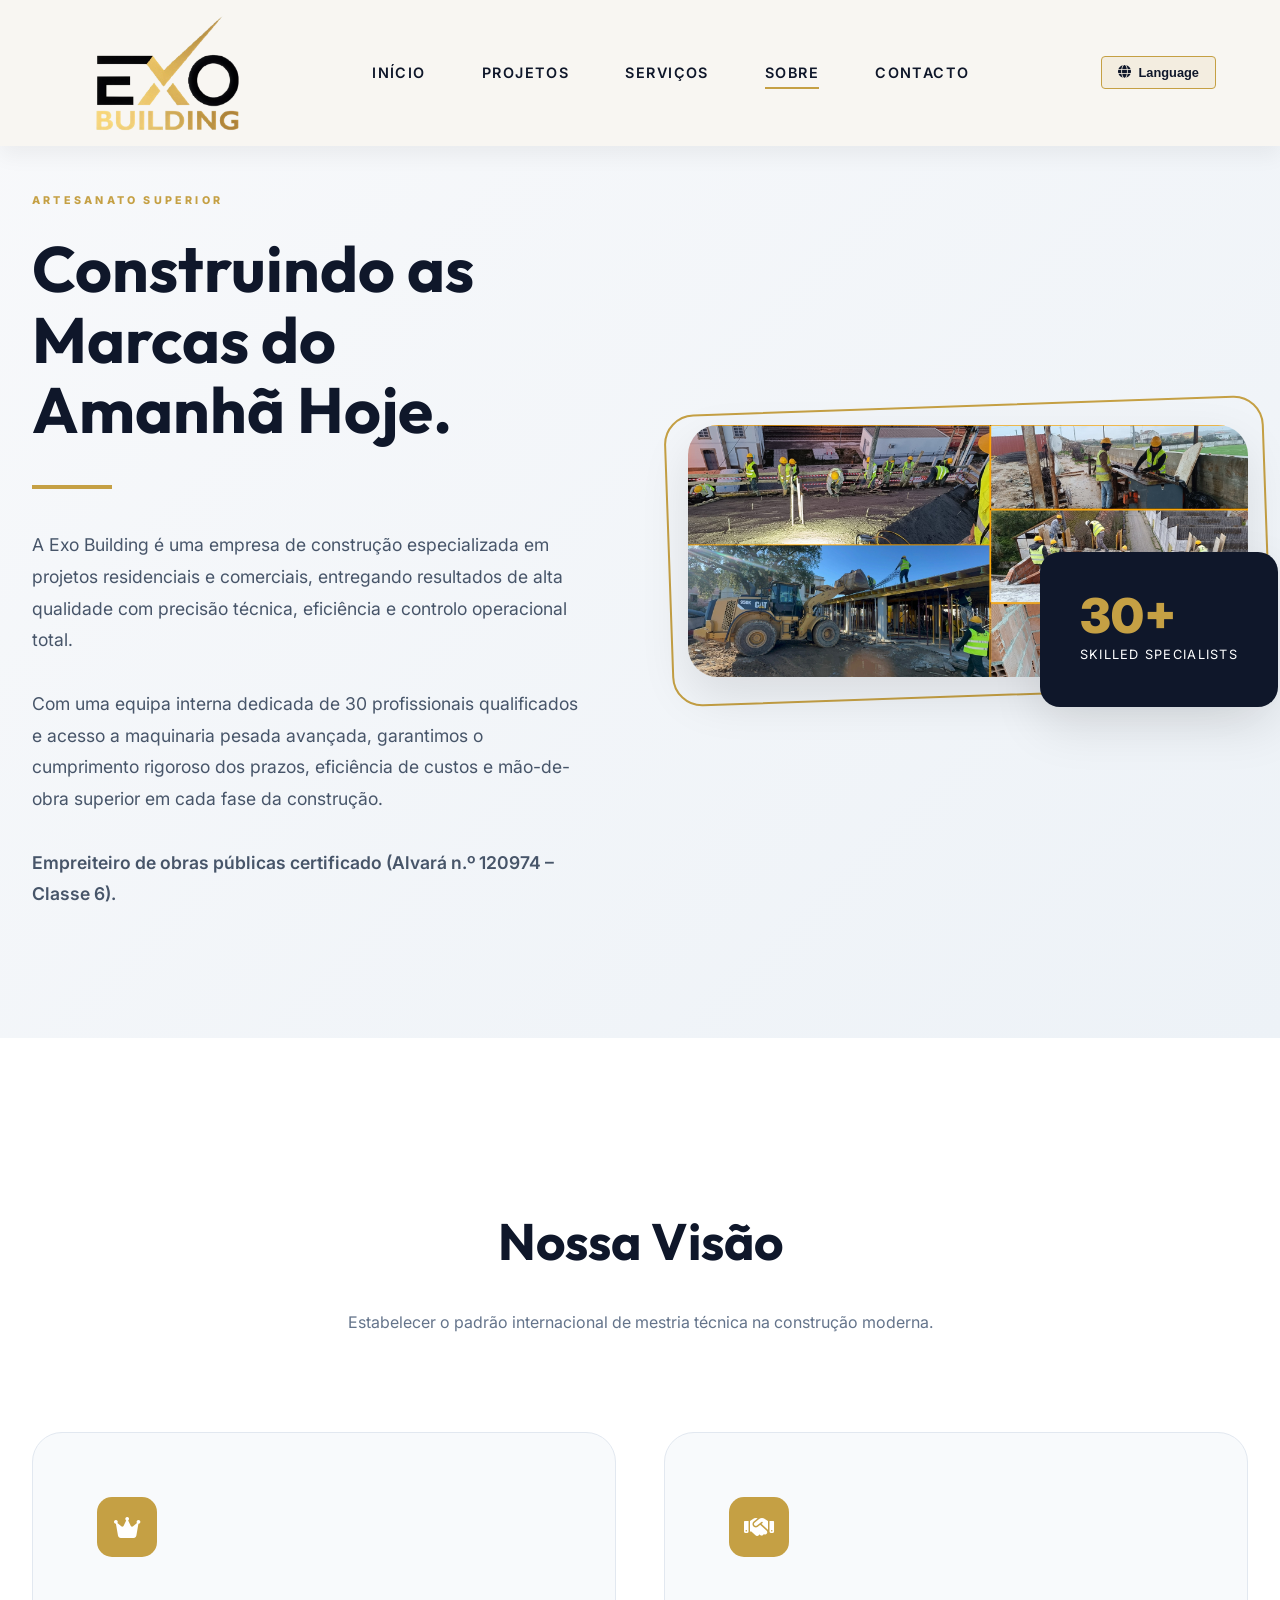
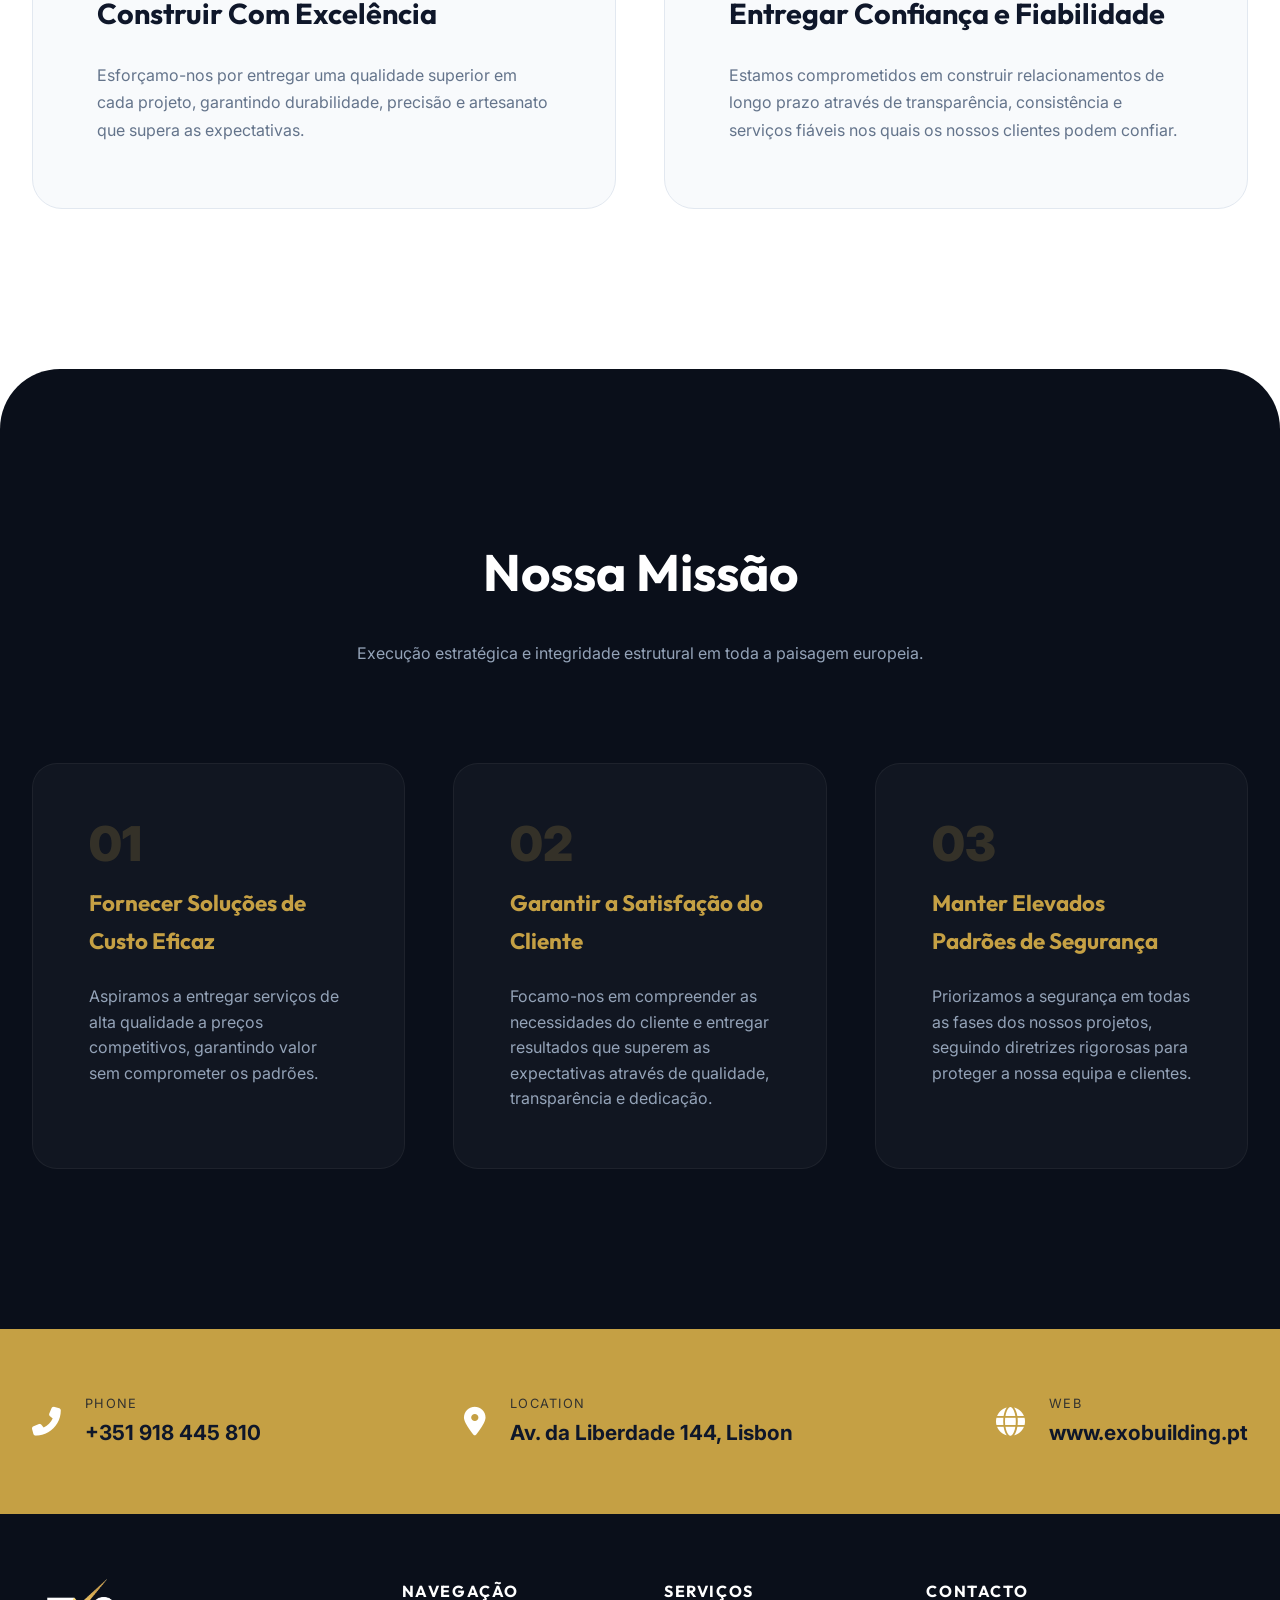
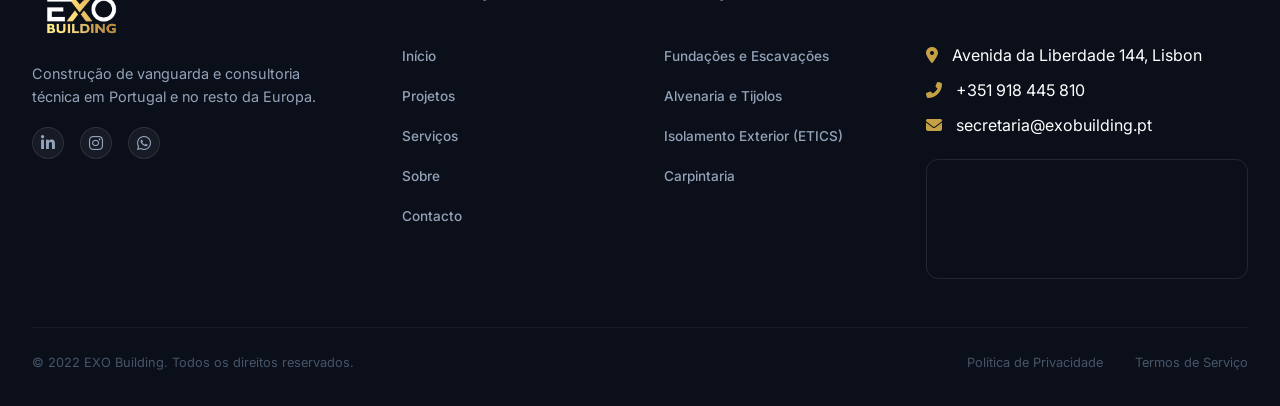
==== about.html @ 9ceac5ed "Standardized global footer: reduced size and padding for professional look, synchronized technical s" ====
<!DOCTYPE html>
<html lang="pt">
<head>
    <meta charset="UTF-8">
    <meta name="viewport" content="width=device-width, initial-scale=1.0">
    <title>About Us | EXO Building</title>
    <link rel="stylesheet" href="style.css">
    <link rel="icon" type="image/png" href="logo.png">
    <link rel="stylesheet" href="https://cdnjs.cloudflare.com/ajax/libs/font-awesome/6.4.0/css/all.min.css">
</head>
<body>

    <header class="scrolled">
        <div class="container nav-container">
            <nav>
                <a href="index.html" class="logo"><img src="logo.png" alt="EXO Building Logo"></a>
                <ul class="nav-links">
                    <li><a href="index.html" class="nav-link" data-i18n="nav_home">Início</a></li>
                    <li><a href="projects.html" class="nav-link" data-i18n="nav_projects">Projetos</a></li>
                    <li><a href="services.html" class="nav-link" data-i18n="nav_services">Serviços</a></li>
                    <li><a href="about.html" class="nav-link active" data-i18n="nav_about">Sobre</a></li>
                    <li><a href="contact.html" class="nav-link" data-i18n="nav_contact">Contacto</a></li>
                </ul>
                <div class="lang-switcher">
                    <button class="lang-btn"><i class="fas fa-globe"></i> Language</button>
                    <div class="lang-dropdown">
                        <span class="lang-option" onclick="changeLanguage('pt')">Português</span>
                        <span class="lang-option" onclick="changeLanguage('en')">English</span>
                        <span class="lang-option" onclick="changeLanguage('fr')">Français</span>
                        <span class="lang-option" onclick="changeLanguage('nl')">Nederlands</span>
                        <span class="lang-option" onclick="changeLanguage('zh')">中文</span>
                        <span class="lang-option" onclick="changeLanguage('ur')">اردو</span>
                    </div>
                </div>
            </nav>
        </div>
    </header>

    <!-- About Hero Section -->
    <section class="about-hero" style="padding: 12rem 0 8rem; background: linear-gradient(135deg, #f8f9fb 0%, #edf2f7 100%); overflow: hidden;">
        <div class="container">
            <div class="split-section" style="align-items: center; gap: 6rem;">
                <div class="reveal">
                    <h6 style="color: var(--primary); text-transform: uppercase; letter-spacing: 0.3em; font-weight: 800; margin-bottom: 1.5rem;" data-i18n="about_tagline">Artesanato Superior</h6>
                    <h1 style="color: var(--secondary); font-size: clamp(2.5rem, 5vw, 4rem); line-height: 1.1; margin-bottom: 2.5rem;" data-i18n="about_title">Construindo as Marcas do Amanhã Hoje.</h1>
                    <div style="width: 80px; height: 4px; background: var(--primary); margin-bottom: 2.5rem;"></div>
                    <p style="font-size: 1.1rem; color: #475569; line-height: 1.8; margin-bottom: 2rem;" data-i18n="about_p1">
                        A Exo Building é uma empresa de construção especializada em projetos residenciais e comerciais, entregando resultados de alta qualidade com precisão técnica, eficiência e controlo operacional total.
                    </p>
                    <p style="font-size: 1.1rem; color: #475569; line-height: 1.8; margin-bottom: 2rem;" data-i18n="about_p2">
                        Com uma equipa interna dedicada de 30 profissionais qualificados e acesso a maquinaria pesada avançada, garantimos o cumprimento rigoroso dos prazos, eficiência de custos e mão-de-obra superior em cada fase da construção.
                    </p>
                    <p style="font-size: 1.1rem; color: #475569; line-height: 1.8; font-weight: 600;" data-i18n="about_p3">
                        Empreiteiro de obras públicas certificado (Alvará n.º 120974 – Classe 6).
                    </p>
                </div>
                <div class="reveal" style="position: relative;">
                    <div style="position: absolute; inset: -20px; border: 2px solid var(--primary); border-radius: 30px; z-index: 0; transform: rotate(-2deg);"></div>
                    <img src="services-image/Screenshot_20-4-2026_11041_.jpeg" alt="EXO Building Operations" style="width: 100%; border-radius: 30px; box-shadow: var(--shadow); position: relative; z-index: 1;">
                    <div style="position: absolute; bottom: -30px; right: -30px; background: var(--secondary); color: white; padding: 2.5rem; border-radius: 20px; box-shadow: var(--shadow); z-index: 2;" class="reveal">
                        <span style="font-size: 3rem; font-weight: 900; color: var(--primary); display: block; line-height: 1;">30+</span>
                        <span style="text-transform: uppercase; letter-spacing: 0.1em; font-size: 0.8rem;">Skilled Specialists</span>
                    </div>
                </div>
            </div>
        </div>
    </section>

    <!-- Vision Section -->
    <section style="padding: 10rem 0; background: white;">
        <div class="container">
            <div style="text-align: center; margin-bottom: 6rem;" class="reveal">
                <h2 style="font-size: clamp(2.5rem, 4vw, 3.5rem); color: var(--secondary); margin-bottom: 1.5rem;" data-i18n="vision_title">Nossa Visão</h2>
                <p style="color: var(--text-muted); max-width: 600px; margin: 0 auto;" data-i18n="vision_subtitle">Estabelecer o padrão internacional de mestria técnica na construção moderna.</p>
            </div>
            
            <div class="grid-2-col">
                <div class="vision-card reveal">
                    <div class="vision-icon"><i class="fas fa-crown"></i></div>
                    <h3 data-i18n="vision_card1_t">Construir Com Excelência</h3>
                    <p data-i18n="vision_card1_p">Esforçamo-nos por entregar uma qualidade superior em cada projeto, garantindo durabilidade, precisão e artesanato que supera as expectativas.</p>
                </div>
                <div class="vision-card reveal">
                    <div class="vision-icon"><i class="fas fa-handshake"></i></div>
                    <h3 data-i18n="vision_card2_t">Entregar Confiança e Fiabilidade</h3>
                    <p data-i18n="vision_card2_p">Estamos comprometidos em construir relacionamentos de longo prazo através de transparência, consistência e serviços fiáveis nos quais os nossos clientes podem confiar.</p>
                </div>
            </div>
        </div>
    </section>

    <!-- Mission Section -->
    <section style="padding: 10rem 0; background: #0a0f1a; color: white; border-radius: 60px 60px 0 0;">
        <div class="container">
            <div style="text-align: center; margin-bottom: 6rem;" class="reveal">
                <h2 style="color: white; font-size: clamp(2.5rem, 4vw, 3.5rem); margin-bottom: 1.5rem;" data-i18n="mission_title">Nossa Missão</h2>
                <p style="color: #94a3b8; max-width: 600px; margin: 0 auto;" data-i18n="mission_subtitle">Execução estratégica e integridade estrutural em toda a paisagem europeia.</p>
            </div>

            <div class="grid-3-col">
                <div class="mission-card reveal">
                    <div class="mission-number">01</div>
                    <h4 data-i18n="mission_card1_t">Fornecer Soluções de Custo Eficaz</h4>
                    <p data-i18n="mission_card1_p">Aspiramos a entregar serviços de alta qualidade a preços competitivos, garantindo valor sem comprometer os padrões.</p>
                </div>
                <div class="mission-card reveal">
                    <div class="mission-number">02</div>
                    <h4 data-i18n="mission_card2_t">Garantir a Satisfação do Cliente</h4>
                    <p data-i18n="mission_card2_p">Focamo-nos em compreender as necessidades do cliente e entregar resultados que superem as expectativas através de qualidade, transparência e dedicação.</p>
                </div>
                <div class="mission-card reveal">
                    <div class="mission-number">03</div>
                    <h4 data-i18n="mission_card3_t">Manter Elevados Padrões de Segurança</h4>
                    <p data-i18n="mission_card3_p">Priorizamos a segurança em todas as fases dos nossos projetos, seguindo diretrizes rigorosas para proteger a nossa equipa e clientes.</p>
                </div>
            </div>
        </div>
    </section>

    <!-- Contact Strip -->
    <section style="background: var(--primary); padding: 4rem 0;">
        <div class="container">
            <div class="contact-strip reveal">
                <div class="strip-item">
                    <i class="fas fa-phone-alt"></i>
                    <div>
                        <span>Phone</span>
                        <strong>+351 918 445 810</strong>
                    </div>
                </div>
                <div class="strip-item">
                    <i class="fas fa-map-marker-alt"></i>
                    <div>
                        <span>Location</span>
                        <strong>Av. da Liberdade 144, Lisbon</strong>
                    </div>
                </div>
                <div class="strip-item">
                    <i class="fas fa-globe"></i>
                    <div>
                        <span>Web</span>
                        <strong>www.exobuilding.pt</strong>
                    </div>
                </div>
            </div>
        </div>
    </section>

    <footer>
        <div class="container">
            <div class="footer-grid reveal">
                <!-- Col 1: Brand -->
                <div class="footer-brand">
                    <img src="logo2.png" alt="EXO Building" class="footer-logo">
                    <p data-i18n="footer_brand">Construção de vanguarda e consultoria técnica em Portugal e no resto da Europa.</p>
                    <div class="social-icons">
                        <a href="#" target="_blank"><i class="fab fa-linkedin-in"></i></a>
                        <a href="https://www.instagram.com/exobuilding/" target="_blank"><i class="fab fa-instagram"></i></a>
                        <a href="https://wa.me/351918445810" target="_blank"><i class="fab fa-whatsapp"></i></a>
                    </div>
                </div>
                
                <!-- Col 2: Navigation -->
                <div class="footer-col">
                    <h4 data-i18n="f_nav">Navegação</h4>
                    <ul class="footer-links">
                        <li><a href="index.html" data-i18n="nav_home">Home</a></li>
                        <li><a href="projects.html" data-i18n="nav_projects">Projetos</a></li>
                        <li><a href="services.html" data-i18n="nav_services">Serviços</a></li>
                        <li><a href="about.html" data-i18n="nav_about">Sobre Nós</a></li>
                        <li><a href="contact.html" data-i18n="nav_contact">Contacto</a></li>
                    </ul>
                </div>

                <!-- Col 3: Services -->
                <div class="footer-col">
                    <h4 data-i18n="f_serv">Serviços</h4>
                    <ul class="footer-links">
                        <li><a href="services.html" data-i18n="serv_f_t">Fundações</a></li>
                        <li><a href="services.html" data-i18n="serv_m_t">Alvenaria</a></li>
                        <li><a href="services.html" data-i18n="serv_et_t">Isolamento</a></li>
                        <li><a href="services.html" data-i18n="serv_cr_t">Carpintaria</a></li>
                    </ul>
                </div>

                <!-- Col 4: Contact & Map -->
                <div class="footer-col">
                    <h4 data-i18n="nav_contact">Contacto</h4>
                    <p style="margin-bottom: 0.5rem;"><i class="fas fa-map-marker-alt" style="color: var(--primary); margin-right: 10px;"></i> Avenida da Liberdade 144, Lisbon</p>
                    <p style="margin-bottom: 0.5rem;"><i class="fas fa-phone-alt" style="color: var(--primary); margin-right: 10px;"></i> <a href="tel:+351918445810" style="color: inherit; text-decoration: none;">+351 918 445 810</a></p>
                    <p><i class="fas fa-envelope" style="color: var(--primary); margin-right: 10px;"></i> <a href="mailto:secretaria@exobuilding.pt" style="color: inherit; text-decoration: none;">secretaria@exobuilding.pt</a></p>
                    
                    <div class="map-container">
                        <iframe src="https://www.google.com/maps/embed?pb=!1m18!1m12!1m3!1d3113.3444738569424!2d-9.14660852342938!3d38.72141527176241!2m3!1f0!2f0!3f0!3m2!i1024!2i768!4f13.1!3m3!1m2!1s0xd1933777d967f3f%3A0xb35a39665679e099!2sAv.%20da%20Liberdade%20144%2C%201250-146%20Lisboa!5e0!3m2!1sen!2spt!4v1713697943567!5m2!1sen!2spt" allowfullscreen="" loading="lazy"></iframe>
                    </div>
                </div>
            </div>
            
            <div class="footer-bottom">
                <p data-i18n="copyright">© 2022 EXO Building. Todos os direitos reservados.</p>
                <div style="display: flex; gap: 2rem;">
                    <a href="#" style="color: inherit; text-decoration: none;" data-i18n="privacy">Política de Privacidade</a>
                    <a href="#" style="color: inherit; text-decoration: none;" data-i18n="terms">Termos de Serviço</a>
                </div>
            </div>
        </div>
    </footer>

    <script src="script.js"></script>
</body>
</html>
---- style.css ----
@import url('https://fonts.googleapis.com/css2?family=Inter:wght@400;500;600&family=Outfit:wght@400;600;700;800;900&display=swap');

:root {
    --primary: #c5a044;
    --primary-dark: #a68535;
    --secondary: #0f172a;
    --accent: #f8f6f2;
    --text: #1e293b;
    --text-muted: #64748b;
    --white: #ffffff;
    --glass: rgba(248, 246, 242, 0.9);
    --glass-dark: rgba(15, 23, 42, 0.8);
    --shadow: 0 20px 50px rgba(0, 0, 0, 0.1);
    --shadow-sm: 0 10px 20px rgba(0, 0, 0, 0.05);
    --font-h: 'Outfit', sans-serif;
    --font-p: 'Inter', sans-serif;
    --transition: 0.5s cubic-bezier(0.16, 1, 0.3, 1);
    --radius: 24px;
    --radius-sm: 12px;
}

/* --- Base --- */
* {
    margin: 0;
    padding: 0;
    box-sizing: border-box;
}

html {
    scroll-behavior: smooth;
}

body {
    font-family: var(--font-p);
    background: var(--white);
    color: var(--text);
    line-height: 1.7;
    overflow-x: hidden;
}

h1, h2, h3, h4 {
    font-family: var(--font-h);
    color: var(--secondary);
    font-weight: 700;
}

img {
    width: 100%;
    height: 100%;
    object-fit: cover;
    object-position: center;
    display: block;
}

.container {
    max-width: 1400px;
    margin: 0 auto;
    padding: 0 2rem;
}

section {
    padding: 10rem 0;
}

/* --- Navigation --- */
header {
    position: fixed;
    top: 0;
    width: 100%;
    z-index: 1000;
    padding: 0.8rem 0;
    background: var(--accent);
    box-shadow: var(--shadow-sm);
    transition: var(--transition);
}

header.scrolled {
    padding: 0.5rem 0;
}

.nav-container {
    max-width: 100% !important;
    padding: 0 4rem !important;
}

nav {
    display: flex;
    justify-content: space-between;
    align-items: center;
}

.logo img {
    height: 120px;
    transition: var(--transition);
}

header.scrolled .logo img {
    height: 80px;
}

.nav-links {
    display: flex;
    list-style: none;
    gap: 3.5rem;
    align-items: center;
}

.nav-link {
    text-decoration: none;
    color: var(--secondary);
    font-weight: 600;
    font-size: 0.9rem;
    letter-spacing: 0.1em;
    text-transform: uppercase;
    transition: var(--transition);
    position: relative;
}

.nav-link::after {
    content: '';
    position: absolute;
    bottom: -8px;
    left: 0;
    width: 0;
    height: 2px;
    background: var(--primary);
    transition: var(--transition);
}

.nav-link:hover::after, .nav-link.active::after {
    width: 100%;
}

/* --- Hero --- */
.hero {
    height: 100vh;
    display: flex;
    align-items: center;
    position: relative;
    overflow: hidden;
    background: var(--secondary);
}

.hero-bg {
    position: absolute;
    inset: 0;
    background: linear-gradient(to right, rgba(15, 23, 42, 0.9), rgba(15, 23, 42, 0.2)),
                url('abrantesastaiton4/img-6.jpeg');
    background-size: cover;
    background-position: center;
    z-index: 0;
}

.hero-content {
    max-width: 1000px;
    color: var(--white);
    position: relative;
    z-index: 1;
    padding-top: 5rem;
    text-align: center;
    margin: 0 auto;
}

.hero h1 {
    font-size: 5.5rem;
    color: var(--white);
    line-height: 1;
    margin-bottom: 2rem;
    font-weight: 900;
}

.hero p {
    font-size: 1.4rem;
    margin-bottom: 3.5rem;
    color: #cbd5e1;
    max-width: 800px;
    margin-left: auto;
    margin-right: auto;
}

/* --- Buttons --- */
.btn {
    display: inline-block;
    padding: 1.5rem 3.5rem;
    border-radius: 8px;
    text-decoration: none;
    font-weight: 800;
    font-size: 0.9rem;
    letter-spacing: 0.2em;
    text-transform: uppercase;
    transition: var(--transition);
    cursor: pointer;
    border: none;
}

.btn-primary {
    background: var(--primary);
    color: var(--white);
    box-shadow: 0 15px 35px rgba(197, 160, 68, 0.3);
}

.btn-primary:hover {
    background: var(--primary-dark);
    transform: translateY(-5px);
    box-shadow: 0 20px 45px rgba(197, 160, 68, 0.4);
}

.btn-outline {
    background: transparent;
    border: 2px solid var(--white);
    color: var(--white);
}

.btn-outline:hover {
    background: var(--white);
    color: var(--secondary);
}

/* --- Cards --- */
.card-section-header {
    margin-bottom: 6rem;
    max-width: 800px;
}

.card-section-header h2 {
    font-size: 3.5rem;
    margin-bottom: 1.5rem;
}

.service-grid {
    display: grid;
    grid-template-columns: repeat(auto-fit, minmax(320px, 1fr));
    gap: 3rem;
}

.service-card {
    background: var(--white);
    border-radius: var(--radius);
    padding: 3.5rem;
    border: 1px solid rgba(0,0,0,0.05);
    transition: var(--transition);
    height: 100%;
    display: flex;
    flex-direction: column;
}

.service-card:hover {
    transform: translateY(-15px);
    box-shadow: var(--shadow);
    border-color: var(--primary);
}

.service-card i {
    font-size: 3rem;
    color: var(--primary);
    margin-bottom: 2rem;
}

.service-card h3 {
    font-size: 1.75rem;
    margin-bottom: 1.5rem;
}

.service-image-container {
    height: 240px;
    border-radius: var(--radius-sm);
    overflow: hidden;
    margin-bottom: 2rem;
}

/* --- Project Grid --- */
.gallery-grid {
    display: grid;
    grid-template-columns: repeat(auto-fill, minmax(400px, 1fr));
    gap: 2rem;
}

.project-card {
    position: relative;
    height: 500px;
    border-radius: var(--radius);
    overflow: hidden;
    cursor: pointer;
    text-decoration: none;
}

.project-card img {
    transition: 1s ease;
}

.project-card:hover img {
    transform: scale(1.1);
}

.project-overlay {
    position: absolute;
    bottom: 0;
    left: 0;
    width: 100%;
    padding: 2.5rem;
    background: linear-gradient(to top, rgba(15, 23, 42, 0.95), transparent);
    color: white;
    transition: var(--transition);
}

.project-overlay h3 {
    font-size: 1.5rem;
    font-weight: 800;
    letter-spacing: 0.1em;
    text-transform: uppercase;
    color: var(--primary);
    white-space: nowrap;
    overflow: hidden;
    text-overflow: ellipsis;
}

.project-card:hover .project-overlay {
    background: linear-gradient(to top, var(--secondary), transparent);
}

@media (min-width: 1200px) {
    .project-card.santarem {
        grid-column: span 2;
    }
}

/* --- Split Section --- */
.split-section {
    display: grid;
    grid-template-columns: 1fr 1fr;
    align-items: center;
    gap: 8rem;
}

.split-image {
    position: relative;
}

.split-image img {
    border-radius: var(--radius);
    box-shadow: var(--shadow);
}

.badge-float {
    position: absolute;
    bottom: 2rem;
    right: -2rem;
    background: var(--primary);
    color: var(--white);
    padding: 1.5rem 2.5rem;
    border-radius: var(--radius-sm);
    font-weight: 900;
    box-shadow: var(--shadow);
}

/* --- Footer --- */
footer {
    background: #0a0f1a;
    color: var(--white);
    padding: 4rem 0 2rem;
    position: relative;
    overflow: hidden;
}

.footer-grid {
    display: grid;
    grid-template-columns: 1.2fr 0.8fr 0.8fr 1.2fr;
    gap: 3rem;
}

.footer-brand .footer-logo {
    height: 60px;
    width: auto;
    margin-bottom: 1.5rem;
    transition: var(--transition);
    mix-blend-mode: lighten;
    filter: brightness(1.1);
}

.footer-brand .footer-logo:hover {
    transform: scale(1.05);
    filter: drop-shadow(0 0 15px rgba(197, 160, 68, 0.3));
}

.footer-brand p {
    font-size: 0.9rem;
    color: #94a3b8;
    line-height: 1.6;
    max-width: 300px;
}

.footer-col h4 {
    color: var(--white);
    font-size: 1rem;
    margin-bottom: 1.5rem;
    position: relative;
    padding-bottom: 0.8rem;
    text-transform: uppercase;
    letter-spacing: 0.1em;
}

.footer-links li {
    margin-bottom: 0.8rem;
}

.footer-links a {
    font-size: 0.85rem;
}

.footer-links {
    list-style: none;
}

.footer-links a {
    color: #94a3b8;
    text-decoration: none;
    transition: var(--transition);
    font-weight: 500;
}

.footer-links a:hover {
    color: var(--primary);
    padding-left: 8px;
}

.social-icons {
    display: flex;
    gap: 1rem;
    margin-top: 1.2rem;
}

.social-icons a {
    width: 32px;
    height: 32px;
    background: rgba(255, 255, 255, 0.05);
    display: flex;
    align-items: center;
    justify-content: center;
    border-radius: 50%;
    color: #94a3b8;
    text-decoration: none;
    transition: var(--transition);
    border: 1px solid rgba(255, 255, 255, 0.1);
}

.social-icons a:hover {
    background: var(--primary);
    color: var(--white);
    transform: translateY(-3px);
}

.map-container {
    height: 120px;
    width: 100%;
    border-radius: var(--radius-sm);
    overflow: hidden;
    margin-top: 1.2rem;
    border: 1px solid rgba(255, 255, 255, 0.1);
}

.map-container iframe {
    width: 100%;
    height: 100%;
    border: 0;
    filter: invert(90%) hue-rotate(180deg) brightness(95%) contrast(90%);
}

.footer-bottom {
    border-top: 1px solid rgba(255, 255, 255, 0.05);
    margin-top: 3rem;
    padding-top: 1.5rem;
    display: flex;
    justify-content: space-between;
    align-items: center;
    color: #475569;
    font-size: 0.8rem;
}
.lightbox {
    position: fixed;
    inset: 0;
    background: rgba(15, 23, 42, 0.98);
    z-index: 2000;
    display: none;
    align-items: center;
    justify-content: center;
    padding: 4rem;
}

.lightbox.active {
    display: flex;
}

.lightbox-content {
    max-width: 90%;
    max-height: 90%;
}

.lightbox-close {
    position: absolute;
    top: 2rem;
    right: 2rem;
    color: white;
    font-size: 3rem;
    cursor: pointer;
}

/* --- Filter --- */
.filter-bar {
    display: flex;
    justify-content: center;
    gap: 1.5rem;
    margin-bottom: 5rem;
    flex-wrap: wrap;
}

.filter-btn {
    background: var(--accent);
    padding: 1rem 2.5rem;
    border-radius: 50px;
    font-weight: 700;
    font-size: 0.8rem;
    letter-spacing: 0.1em;
    cursor: pointer;
    transition: var(--transition);
    border: 1px solid transparent;
}

.filter-btn.active {
    background: var(--primary);
    color: var(--white);
}

/* --- Animations --- */
.reveal {
    opacity: 0;
    transform: translateY(40px);
    transition: 1s cubic-bezier(0.16, 1, 0.3, 1);
}

.reveal.active {
    opacity: 1;
    transform: translateY(0);
}

/* --- Responsive --- */
@media (max-width: 1200px) {
    .hero h1 { font-size: 4rem; }
    .split-section { gap: 4rem; }
}

@media (max-width: 992px) {
    .nav-links { display: none; }
    .split-section { grid-template-columns: 1fr; text-align: center; }
    .footer-grid { grid-template-columns: 1fr 1fr; }
}

/* --- Grid Utilities --- */
.grid-2-col {
    display: grid;
    grid-template-columns: 1fr 1fr;
    gap: 3rem;
}

.grid-3-col {
    display: grid;
    grid-template-columns: repeat(3, 1fr);
    gap: 3rem;
}

/* --- About Page Components --- */
.vision-card {
    background: #f8fafc;
    padding: 4rem;
    border-radius: 30px;
    border: 1px solid #e2e8f0;
    transition: var(--transition);
    position: relative;
    overflow: hidden;
}

.vision-card:hover {
    transform: translateY(-10px);
    box-shadow: 0 30px 60px rgba(0,0,0,0.05);
    background: white;
}

.vision-icon {
    width: 60px;
    height: 60px;
    background: var(--primary);
    color: white;
    display: flex;
    align-items: center;
    justify-content: center;
    border-radius: 15px;
    font-size: 1.5rem;
    margin-bottom: 2rem;
}

.vision-card h3 {
    font-size: 1.8rem;
    margin-bottom: 1.5rem;
    color: var(--secondary);
}

.vision-card p {
    color: #64748b;
    line-height: 1.7;
}

.mission-card {
    background: rgba(255,255,255,0.03);
    padding: 3.5rem;
    border-radius: 25px;
    border: 1px solid rgba(255,255,255,0.05);
    transition: var(--transition);
}

.mission-card:hover {
    background: rgba(255,255,255,0.07);
    border-color: var(--primary);
}

.mission-number {
    font-size: 3rem;
    font-weight: 900;
    color: rgba(197, 160, 68, 0.2);
    margin-bottom: 1rem;
    line-height: 1;
}

.mission-card h4 {
    font-size: 1.4rem;
    color: var(--primary);
    margin-bottom: 1.5rem;
}

.mission-card p {
    color: #94a3b8;
    line-height: 1.6;
}

.contact-strip {
    display: flex;
    justify-content: space-between;
    align-items: center;
    gap: 3rem;
    color: var(--secondary);
}

.strip-item {
    display: flex;
    align-items: center;
    gap: 1.5rem;
}

.strip-item i {
    font-size: 1.8rem;
    color: white;
}

.strip-item span {
    display: block;
    font-size: 0.8rem;
    text-transform: uppercase;
    letter-spacing: 0.1em;
    opacity: 0.8;
}

.strip-item strong {
    font-size: 1.3rem;
    display: block;
}

@media (max-width: 992px) {
    .grid-2-col, .grid-3-col { grid-template-columns: 1fr; }
    .contact-strip { flex-direction: column; align-items: flex-start; }
}

/* --- Social Buttons --- */
.contact-header-socials a:hover {
    transform: translateY(-5px);
    opacity: 0.8;
}

/* --- Language Switcher --- */
.lang-switcher {
    position: relative;
    margin-left: 2rem;
}

.lang-btn {
    background: rgba(197, 160, 68, 0.1);
    border: 1px solid var(--primary);
    color: var(--secondary);
    padding: 0.5rem 1rem;
    border-radius: 4px;
    font-size: 0.8rem;
    font-weight: 700;
    cursor: pointer;
    display: flex;
    align-items: center;
    gap: 0.5rem;
    transition: var(--transition);
}

.lang-btn:hover {
    background: var(--primary);
    color: var(--white);
}

.lang-dropdown {
    position: absolute;
    top: 100%;
    right: 0;
    background: var(--white);
    box-shadow: 0 10px 30px rgba(0,0,0,0.1);
    border-radius: 8px;
    margin-top: 1rem;
    display: none;
    z-index: 1000;
    min-width: 150px;
    overflow: hidden;
}

.lang-switcher:hover .lang-dropdown {
    display: block;
}

.lang-option {
    padding: 0.8rem 1.5rem;
    cursor: pointer;
    font-size: 0.9rem;
    color: var(--secondary);
    transition: var(--transition);
    display: block;
    text-align: left;
}

.lang-option:hover {
    background: #f8fafc;
    color: var(--primary);
}

.lang-option.active {
    font-weight: 700;
    color: var(--primary);
}

@media (max-width: 992px) {
    .lang-switcher { margin: 1rem 0; width: 100%; }
    .lang-dropdown { position: static; width: 100%; box-shadow: none; display: block; background: none; }
}

.form-group {
    margin-bottom: 2rem;
}

.form-group label {
    display: block;
    font-size: 0.9rem;
    font-weight: 700;
    margin-bottom: 0.8rem;
    text-transform: uppercase;
    letter-spacing: 1px;
    color: var(--secondary);
}

.form-control {
    width: 100%;
    padding: 1.2rem;
    border: 1px solid #e2e8f0;
    border-radius: var(--radius-sm);
    font-family: inherit;
    font-size: 1rem;
    transition: var(--transition);
    background: #f8fafc;
}

.form-control:focus {
    outline: none;
    border-color: var(--primary);
    background: var(--white);
    box-shadow: 0 0 0 4px rgba(197, 160, 68, 0.1);
}

select.form-control {
    appearance: none;
    background-image: url("data:image/svg+xml,%3Csvg xmlns='http://www.w3.org/2000/svg' fill='none' viewBox='0 0 24 24' stroke='%23475569'%3E%3Cpath stroke-linecap='round' stroke-linejoin='round' stroke-width='2' d='M19 9l-7 7-7-7'%3E%3C/path%3E%3C/svg%3E");
    background-repeat: no-repeat;
    background-position: right 1.2rem center;
    background-size: 1.2rem;
}

textarea.form-control {
    min-height: 150px;
    resize: vertical;
}
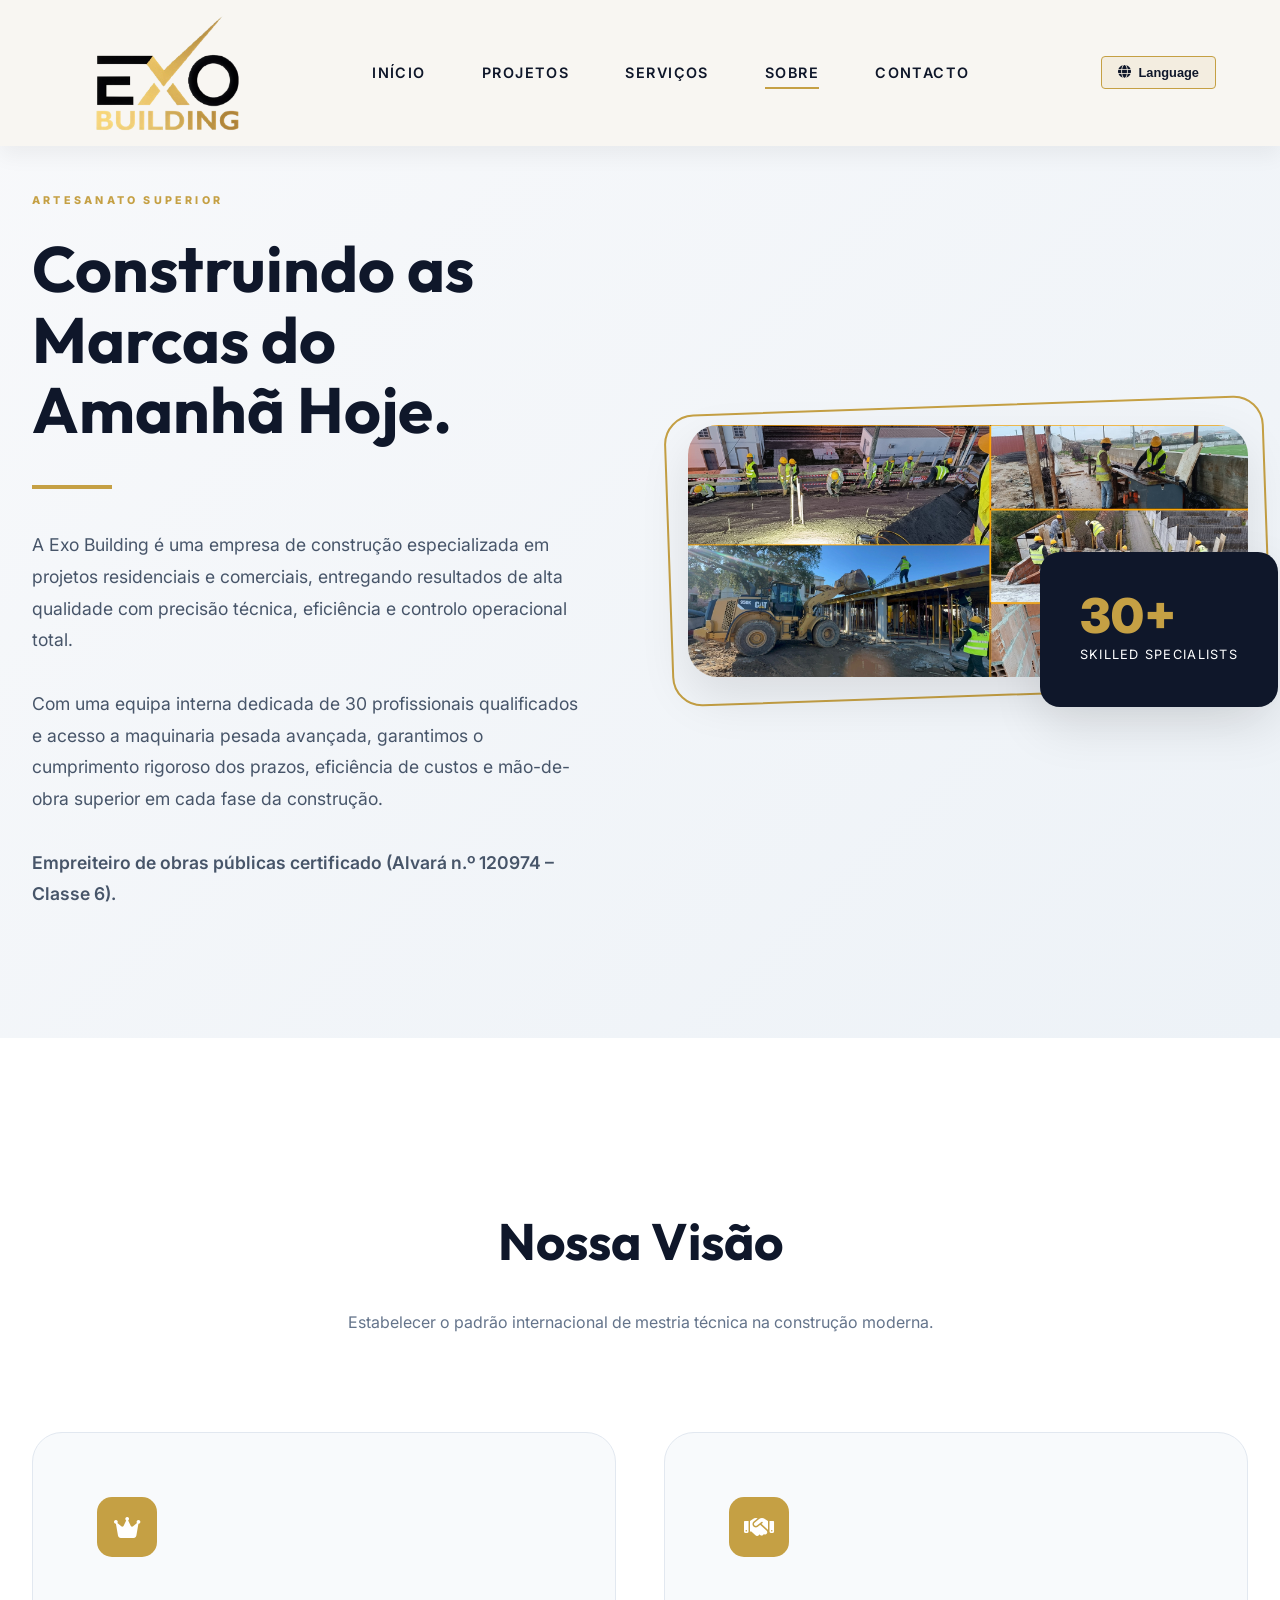
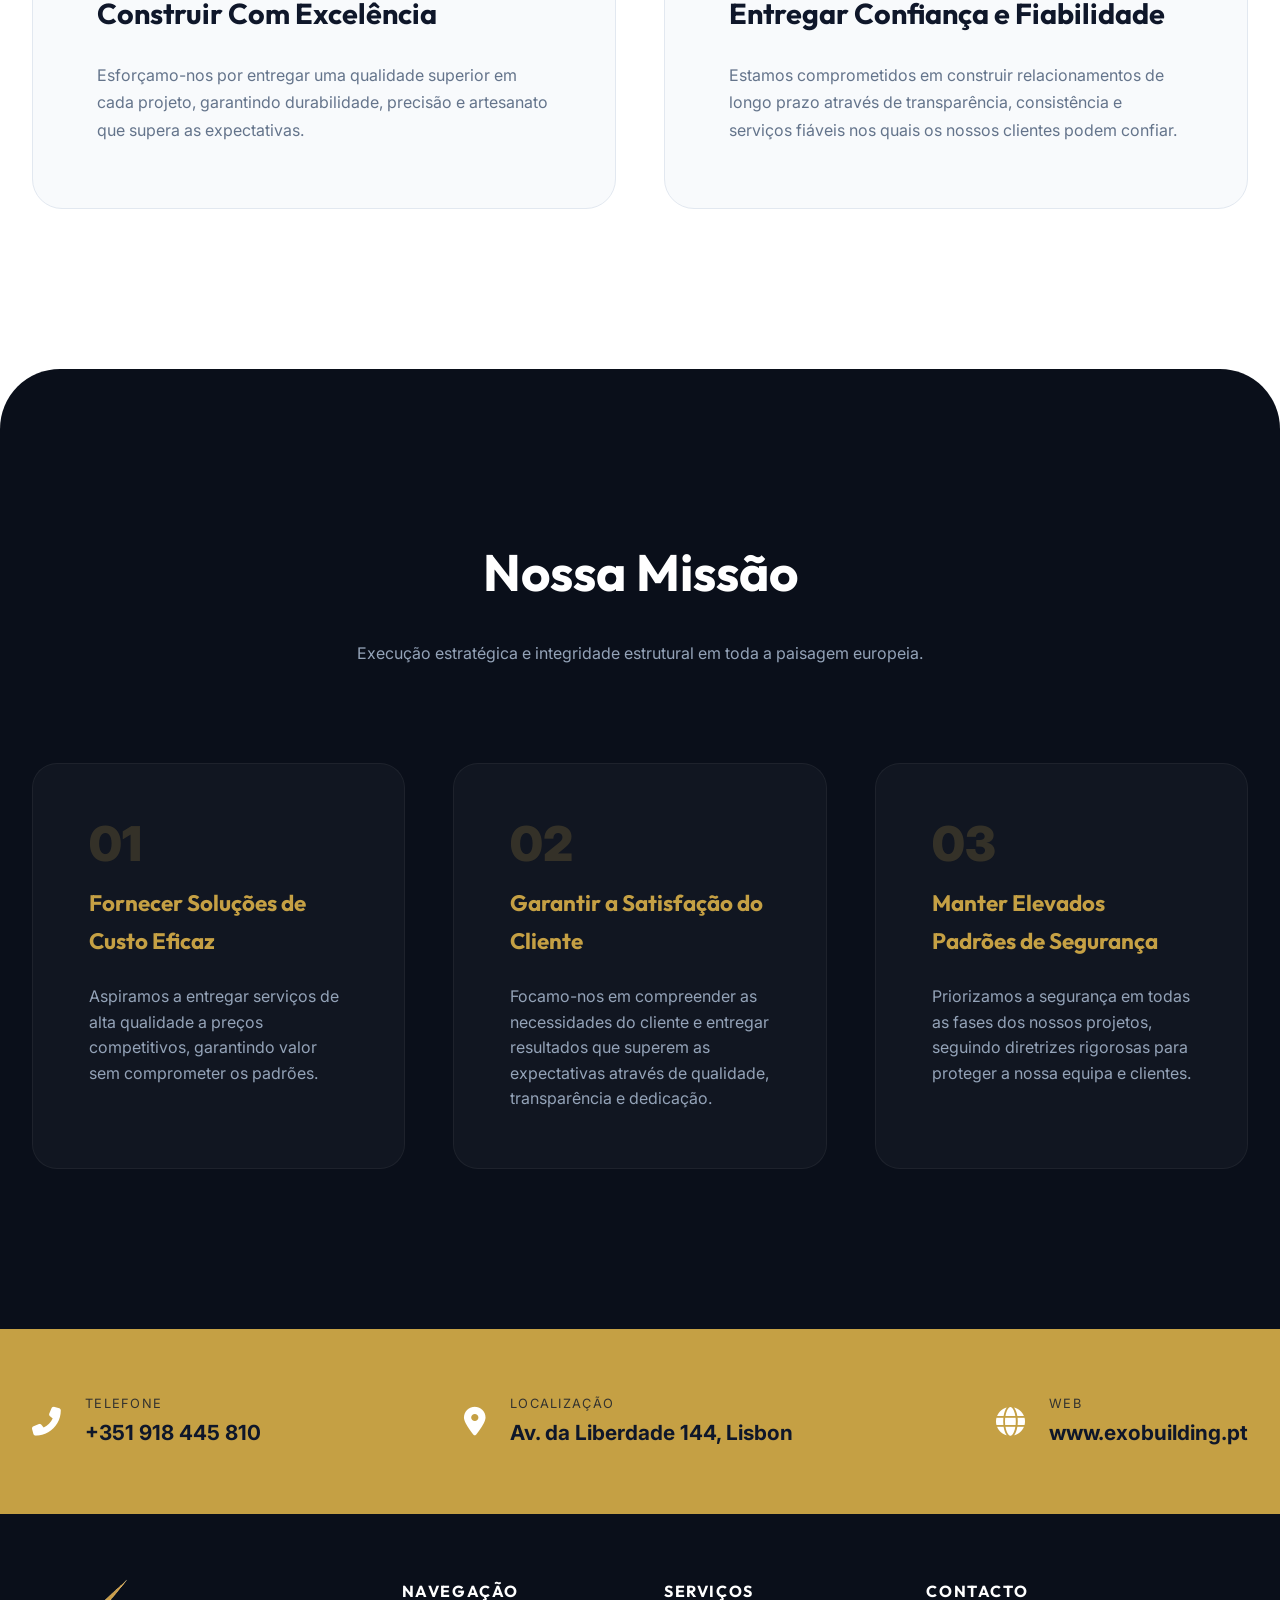
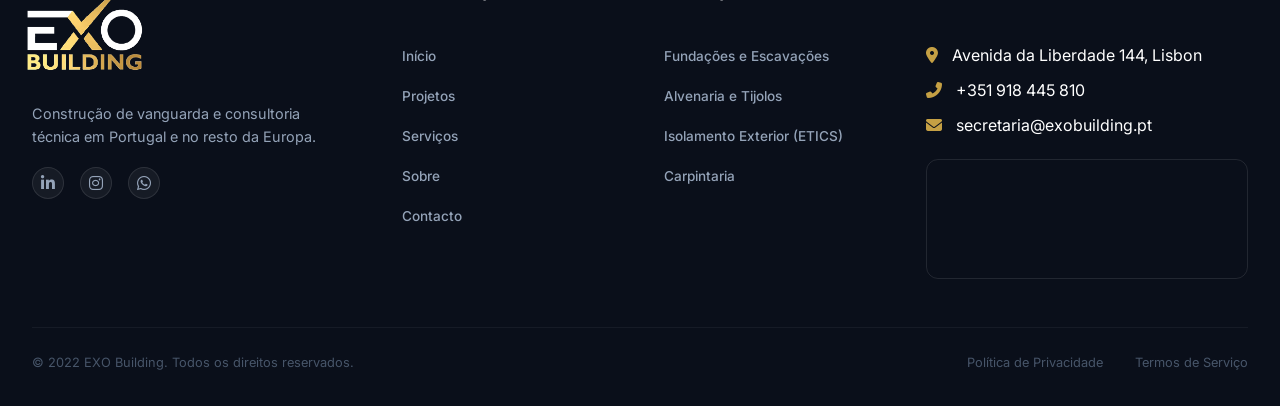
==== commit d6125118: "Comprehensive site-wide localization: completed i18n mapping for homepage services, about contact st" ====
--- a/about.html
+++ b/about.html
@@ -124,21 +124,21 @@
                 <div class="strip-item">
                     <i class="fas fa-phone-alt"></i>
                     <div>
-                        <span>Phone</span>
+                        <span data-i18n="phone_label">Telefone</span>
                         <strong>+351 918 445 810</strong>
                     </div>
                 </div>
                 <div class="strip-item">
                     <i class="fas fa-map-marker-alt"></i>
                     <div>
-                        <span>Location</span>
+                        <span data-i18n="location_label">Localização</span>
                         <strong>Av. da Liberdade 144, Lisbon</strong>
                     </div>
                 </div>
                 <div class="strip-item">
                     <i class="fas fa-globe"></i>
                     <div>
-                        <span>Web</span>
+                        <span data-i18n="web_label">Web</span>
                         <strong>www.exobuilding.pt</strong>
                     </div>
                 </div>
--- a/style.css
+++ b/style.css
@@ -369,12 +369,15 @@
 }
 
 .footer-brand .footer-logo {
-    height: 60px;
+    display: block;
+    height: 100px;
     width: auto;
+    margin-left: -30px;
     margin-bottom: 1.5rem;
     transition: var(--transition);
     mix-blend-mode: lighten;
     filter: brightness(1.1);
+    transform-origin: left;
 }
 
 .footer-brand .footer-logo:hover {
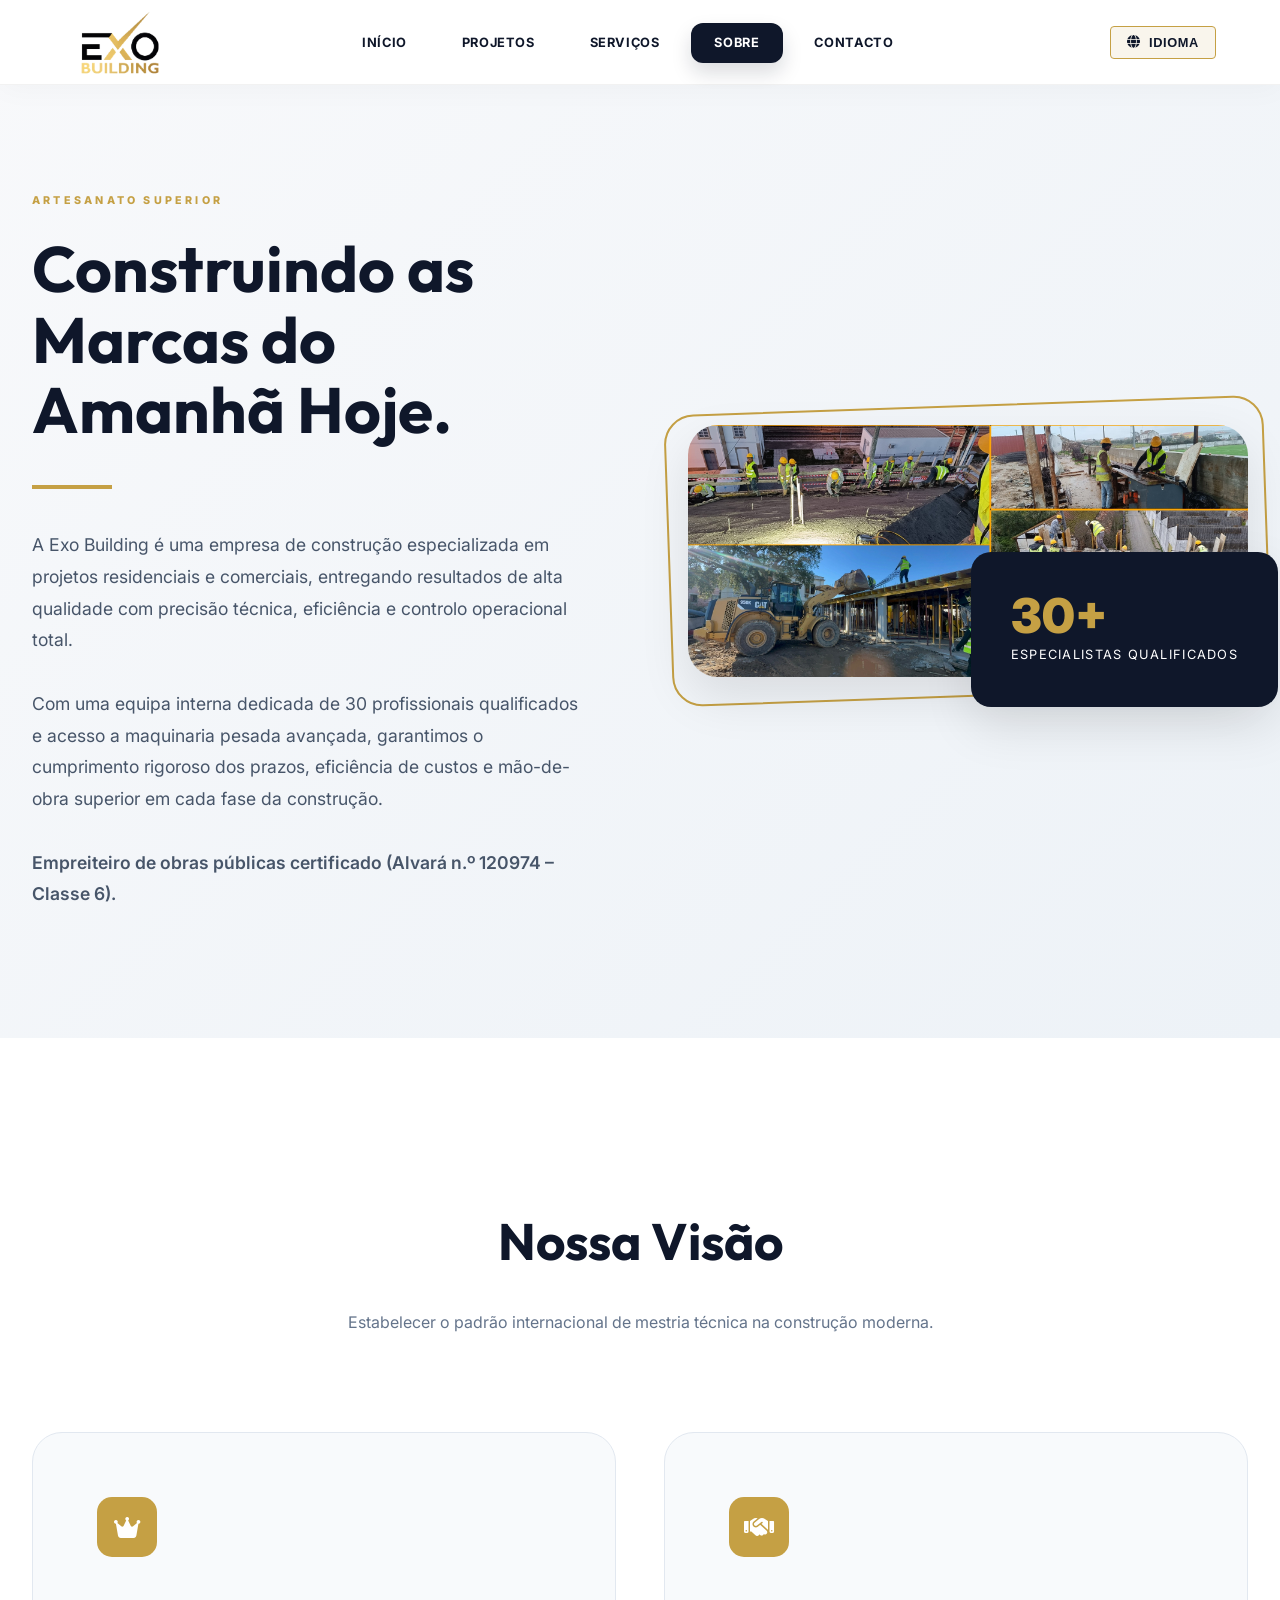
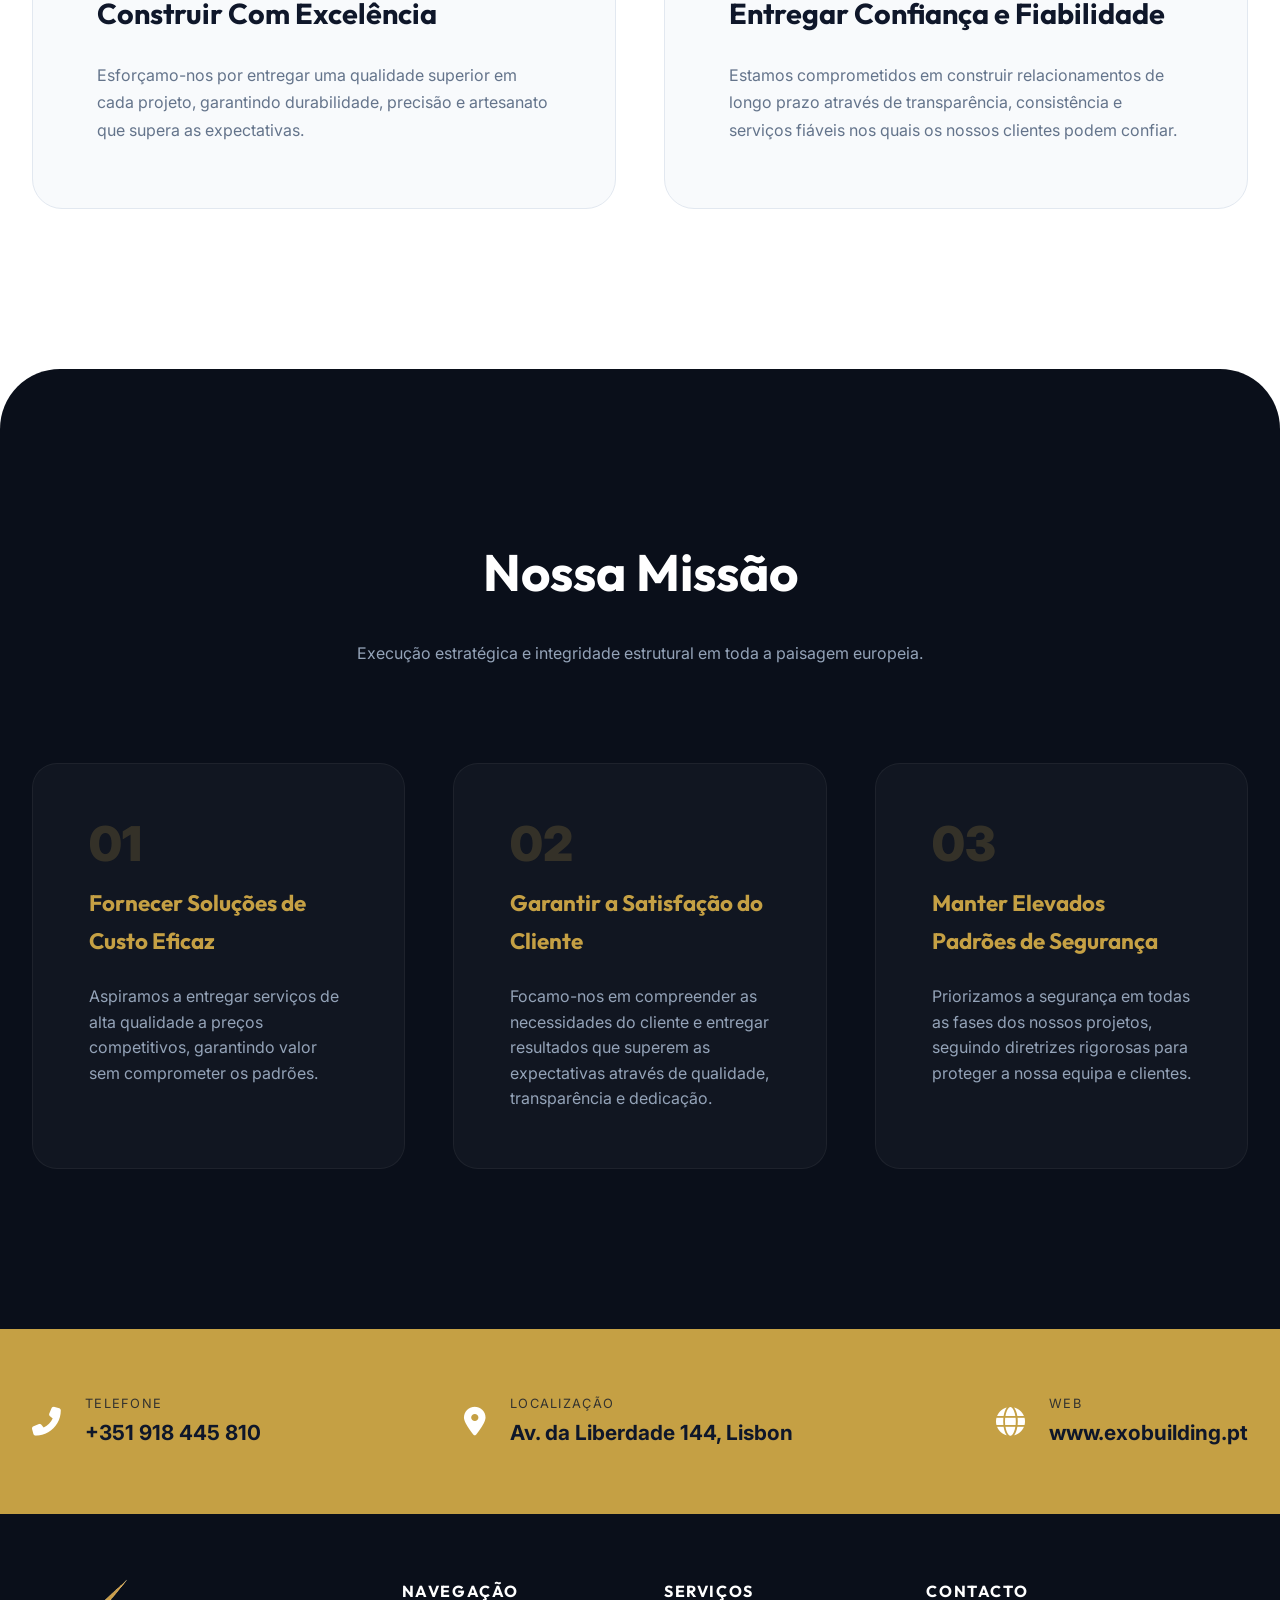
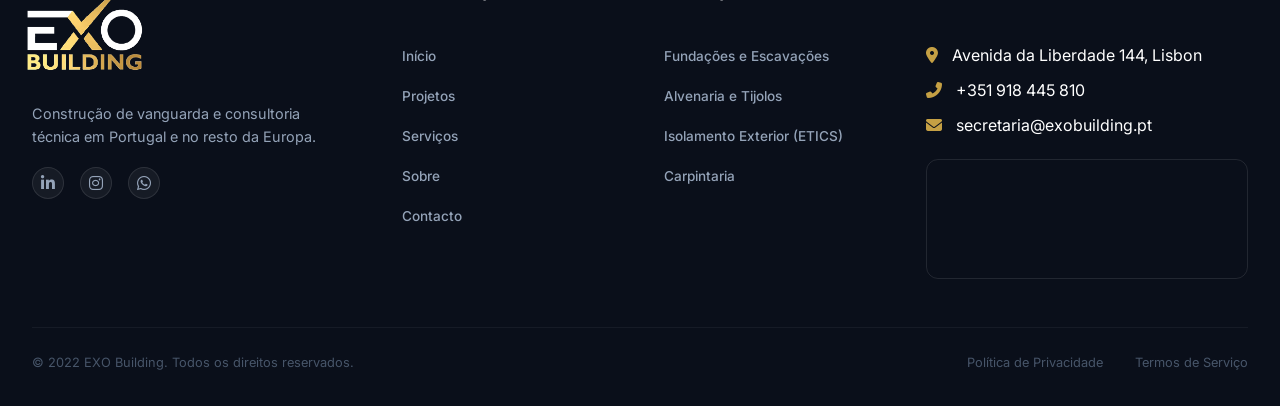
==== commit 600504aa: "Navbar Design Overhaul: unified header structure across all pages, reduced logo scale, implemented g" ====
--- a/about.html
+++ b/about.html
@@ -10,7 +10,7 @@
 </head>
 <body>
 
-    <header class="scrolled">
+    <header>
         <div class="container nav-container">
             <nav>
                 <a href="index.html" class="logo"><img src="logo.png" alt="EXO Building Logo"></a>
@@ -22,7 +22,7 @@
                     <li><a href="contact.html" class="nav-link" data-i18n="nav_contact">Contacto</a></li>
                 </ul>
                 <div class="lang-switcher">
-                    <button class="lang-btn"><i class="fas fa-globe"></i> Language</button>
+                    <button class="lang-btn"><i class="fas fa-globe"></i> <span data-i18n="lang_label">Idioma</span></button>
                     <div class="lang-dropdown">
                         <span class="lang-option" onclick="changeLanguage('pt')">Português</span>
                         <span class="lang-option" onclick="changeLanguage('en')">English</span>
@@ -59,7 +59,7 @@
                     <img src="services-image/Screenshot_20-4-2026_11041_.jpeg" alt="EXO Building Operations" style="width: 100%; border-radius: 30px; box-shadow: var(--shadow); position: relative; z-index: 1;">
                     <div style="position: absolute; bottom: -30px; right: -30px; background: var(--secondary); color: white; padding: 2.5rem; border-radius: 20px; box-shadow: var(--shadow); z-index: 2;" class="reveal">
                         <span style="font-size: 3rem; font-weight: 900; color: var(--primary); display: block; line-height: 1;">30+</span>
-                        <span style="text-transform: uppercase; letter-spacing: 0.1em; font-size: 0.8rem;">Skilled Specialists</span>
+                        <span style="text-transform: uppercase; letter-spacing: 0.1em; font-size: 0.8rem;" data-i18n="skilled_specialists">Especialistas Qualificados</span>
                     </div>
                 </div>
             </div>
--- a/style.css
+++ b/style.css
@@ -68,19 +68,22 @@
     top: 0;
     width: 100%;
     z-index: 1000;
-    padding: 0.8rem 0;
-    background: var(--accent);
-    box-shadow: var(--shadow-sm);
-    transition: var(--transition);
+    padding: 0.6rem 0;
+    background: rgba(255, 255, 255, 0.95);
+    backdrop-filter: blur(15px);
+    box-shadow: 0 4px 30px rgba(0, 0, 0, 0.03);
+    transition: all 0.4s cubic-bezier(0.16, 1, 0.3, 1);
+    border-bottom: 1px solid rgba(0,0,0,0.05);
 }
 
 header.scrolled {
-    padding: 0.5rem 0;
+    padding: 0.3rem 0;
+    background: rgba(255, 255, 255, 0.98);
 }
 
 .nav-container {
     max-width: 100% !important;
-    padding: 0 4rem !important;
+    padding: 0 5% !important;
 }
 
 nav {
@@ -90,45 +93,72 @@
 }
 
 .logo img {
-    height: 120px;
+    height: 65px;
+    width: auto;
     transition: var(--transition);
 }
 
 header.scrolled .logo img {
-    height: 80px;
+    height: 50px;
 }
 
 .nav-links {
     display: flex;
     list-style: none;
-    gap: 3.5rem;
+    gap: 0.5rem;
     align-items: center;
 }
 
 .nav-link {
     text-decoration: none;
     color: var(--secondary);
-    font-weight: 600;
-    font-size: 0.9rem;
-    letter-spacing: 0.1em;
+    font-weight: 700;
+    padding: 0.7rem 1.4rem;
+    border-radius: 12px;
+    font-size: 0.8rem;
+    letter-spacing: 0.05em;
     text-transform: uppercase;
-    transition: var(--transition);
+    transition: all 0.3s ease;
     position: relative;
-}
-
-.nav-link::after {
-    content: '';
-    position: absolute;
-    bottom: -8px;
-    left: 0;
-    width: 0;
-    height: 2px;
-    background: var(--primary);
-    transition: var(--transition);
-}
-
-.nav-link:hover::after, .nav-link.active::after {
-    width: 100%;
+    border: 1px solid transparent;
+}
+
+.nav-link:hover {
+    background: rgba(197, 160, 68, 0.08);
+    color: var(--primary);
+}
+
+.nav-link.active {
+    background: var(--secondary);
+    color: var(--white);
+    box-shadow: 0 10px 20px rgba(15, 23, 42, 0.15);
+}
+
+/* Lang switcher improvement */
+.lang-switcher {
+    margin-left: 2rem;
+}
+
+.lang-btn {
+    background: var(--accent);
+    color: var(--secondary);
+    padding: 0.6rem 1.2rem;
+    border: 1px solid rgba(0,0,0,0.05);
+    border-radius: 10px;
+    font-weight: 700;
+    font-size: 0.75rem;
+    text-transform: uppercase;
+    letter-spacing: 0.05em;
+    cursor: pointer;
+    transition: var(--transition);
+    display: flex;
+    align-items: center;
+    gap: 0.8rem;
+}
+
+.lang-btn:hover {
+    background: #e2e8f0;
+    border-color: var(--primary);
 }
 
 /* --- Hero --- */
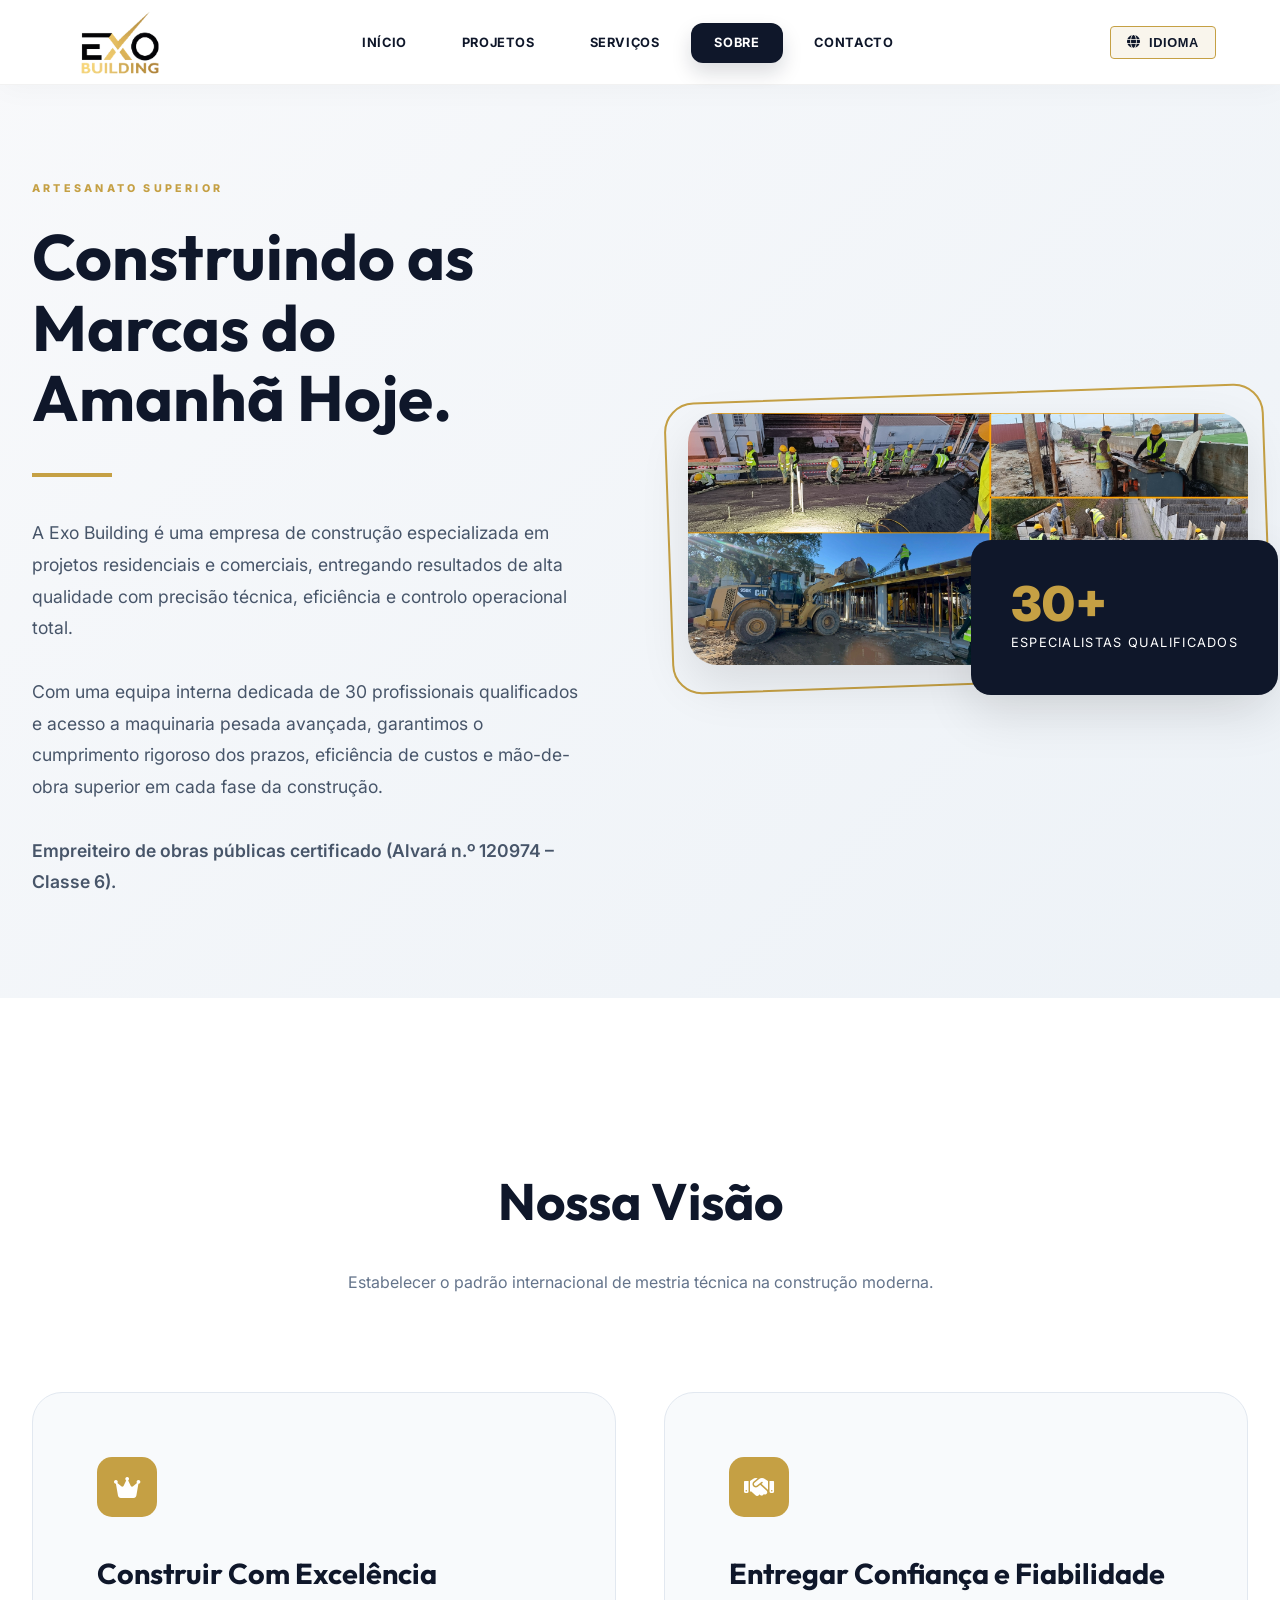
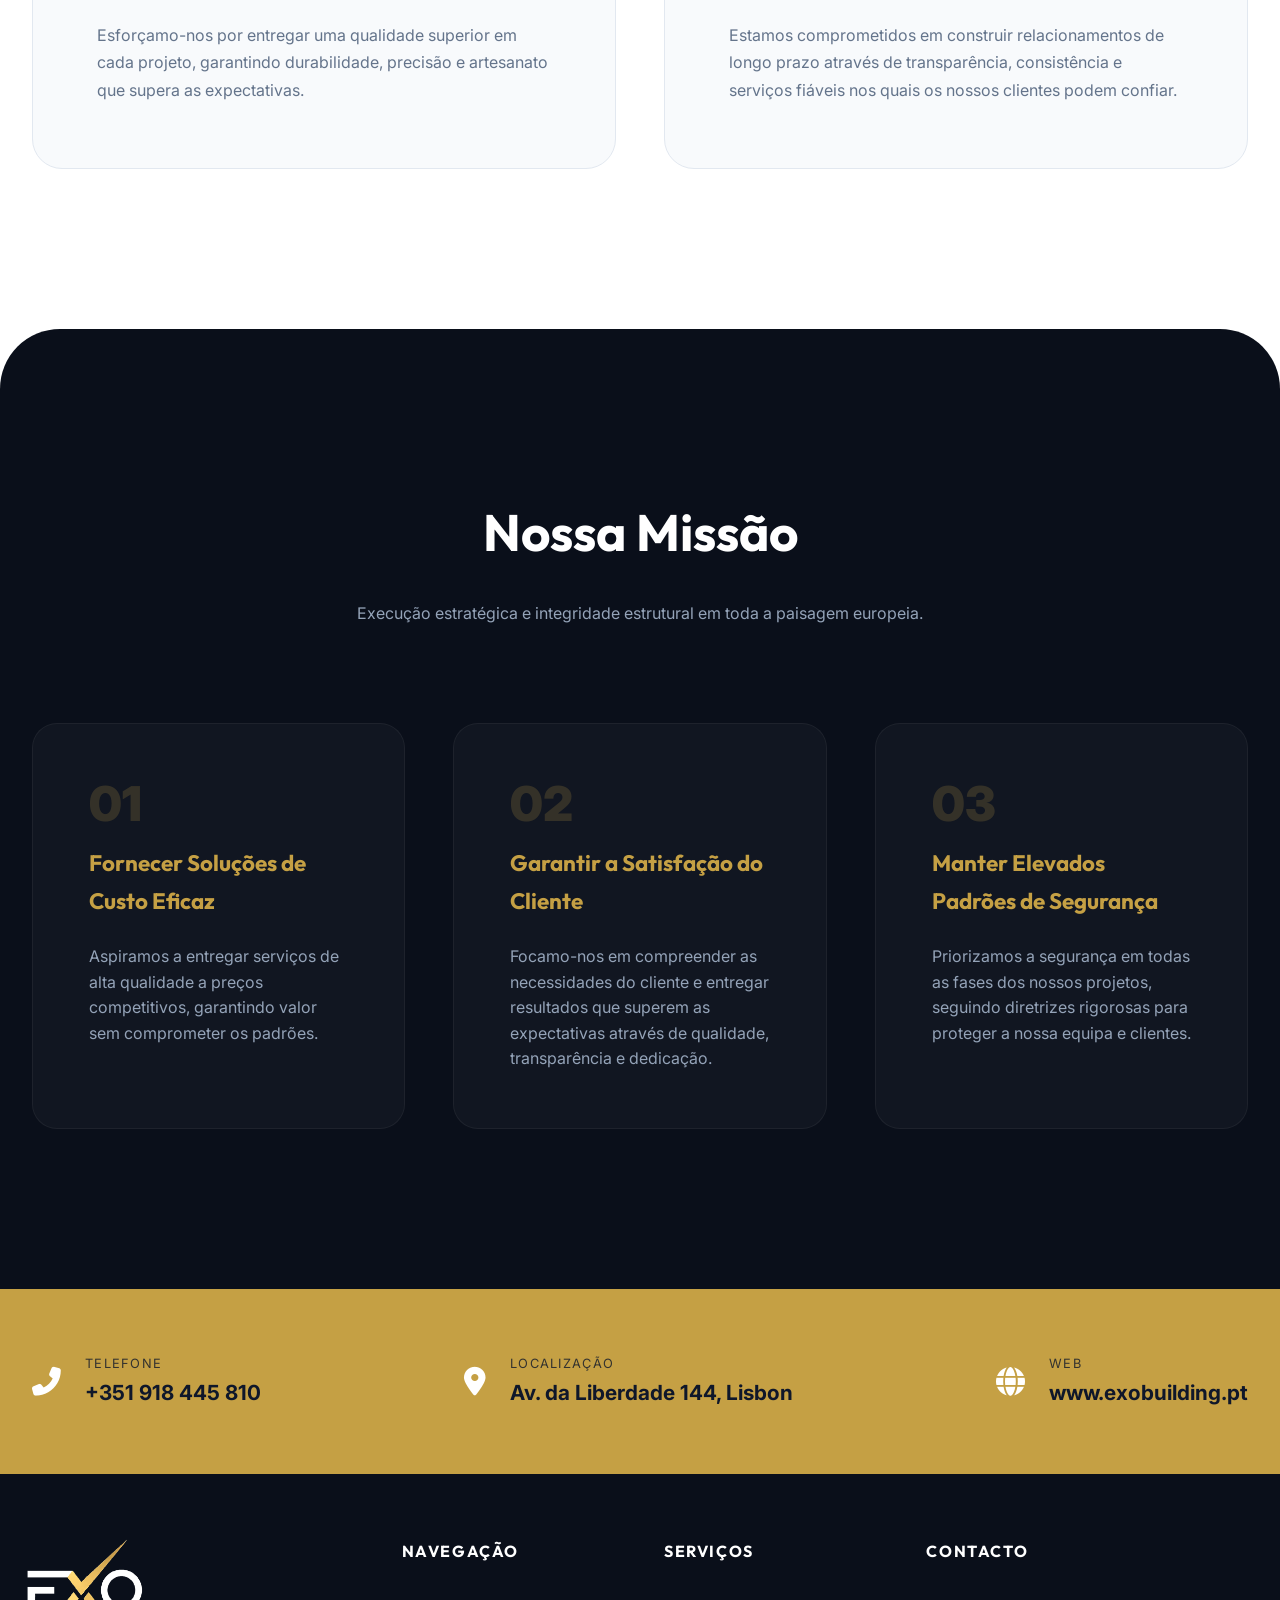
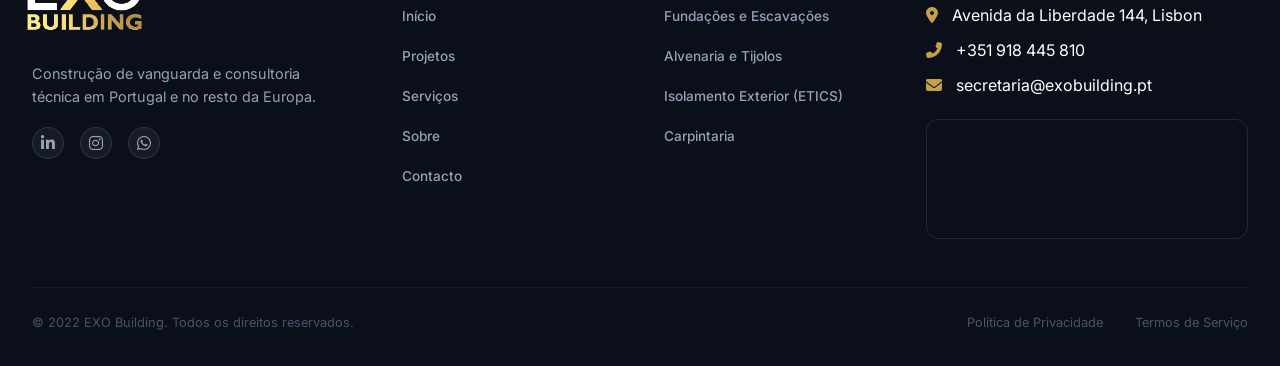
==== commit e4cb5b0e: "Layout & Localization: eliminated navbar gaps across all subpages and ensured Portuguese is the prim" ====
--- a/about.html
+++ b/about.html
@@ -37,7 +37,7 @@
     </header>
 
     <!-- About Hero Section -->
-    <section class="about-hero" style="padding: 12rem 0 8rem; background: linear-gradient(135deg, #f8f9fb 0%, #edf2f7 100%); overflow: hidden;">
+    <section class="about-hero" style="padding: 180px 0 100px; background: linear-gradient(135deg, #f8f9fb 0%, #edf2f7 100%); overflow: hidden;">
         <div class="container">
             <div class="split-section" style="align-items: center; gap: 6rem;">
                 <div class="reveal">
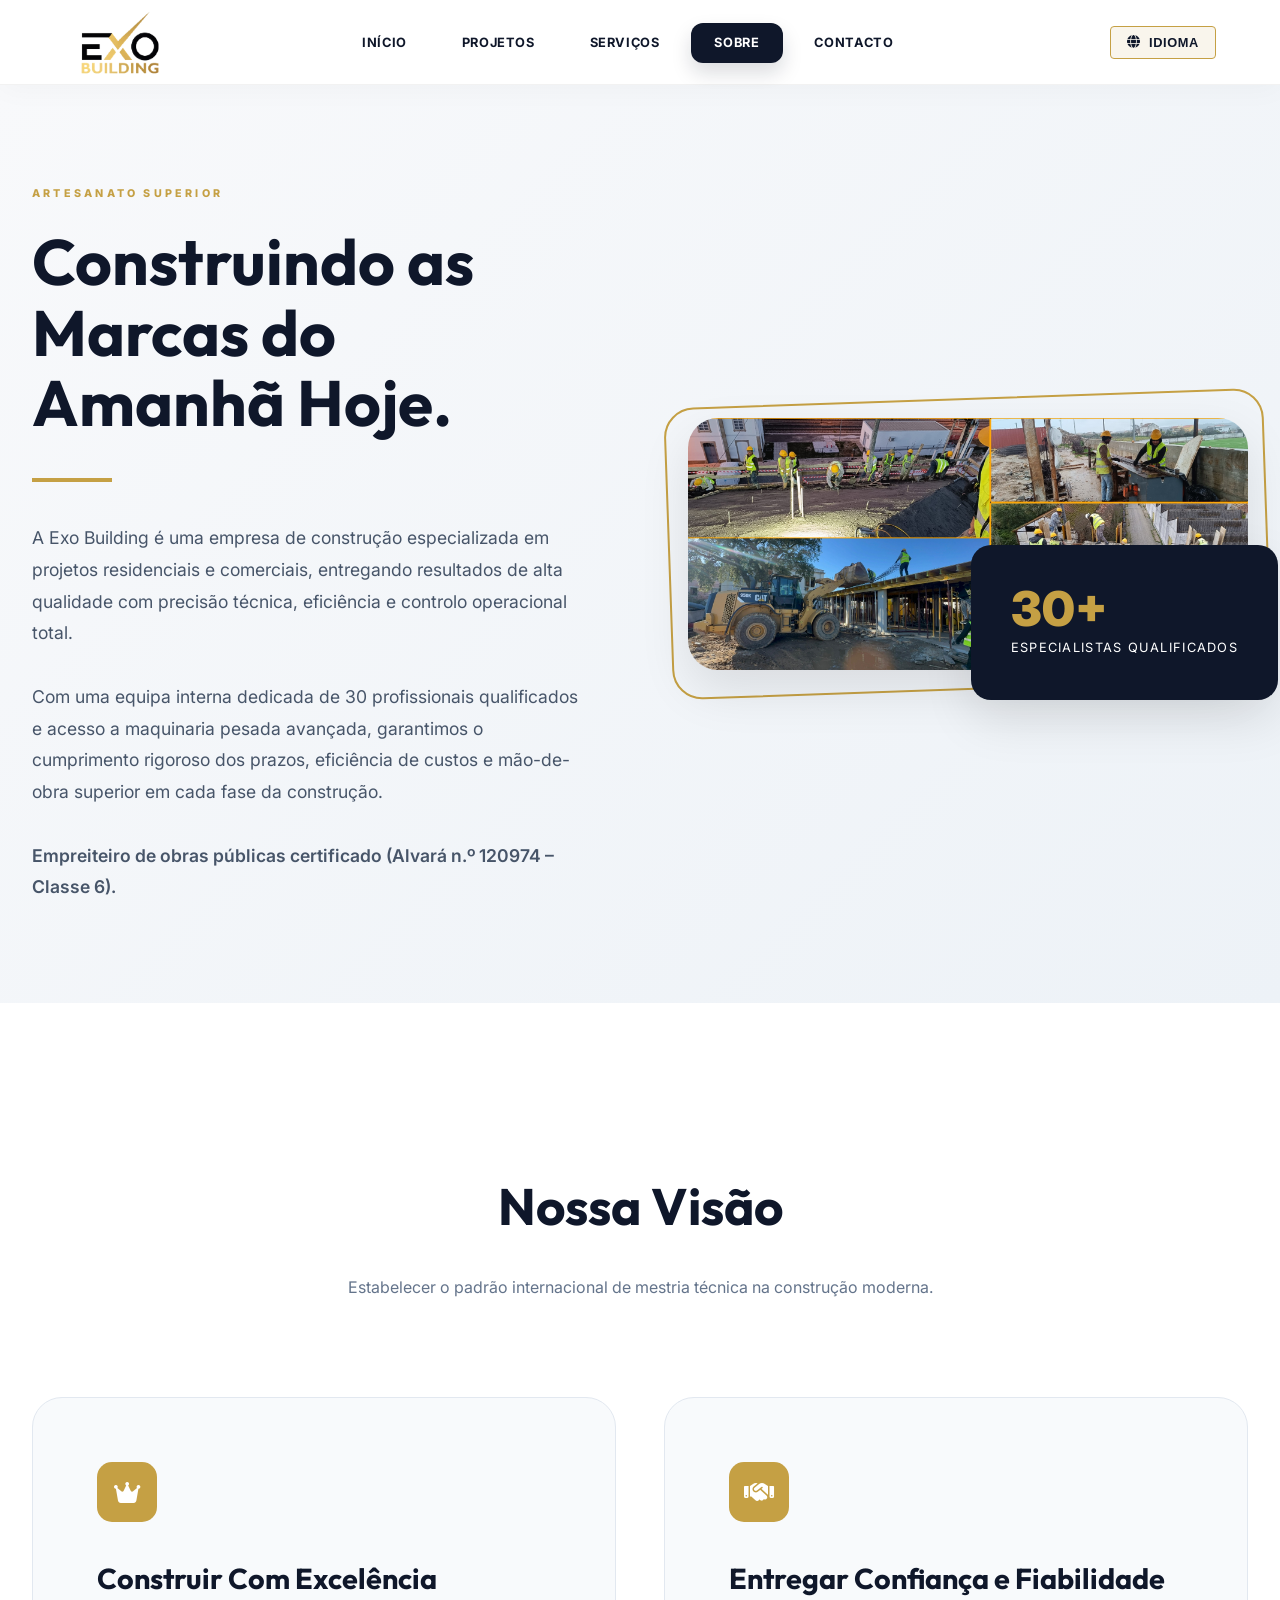
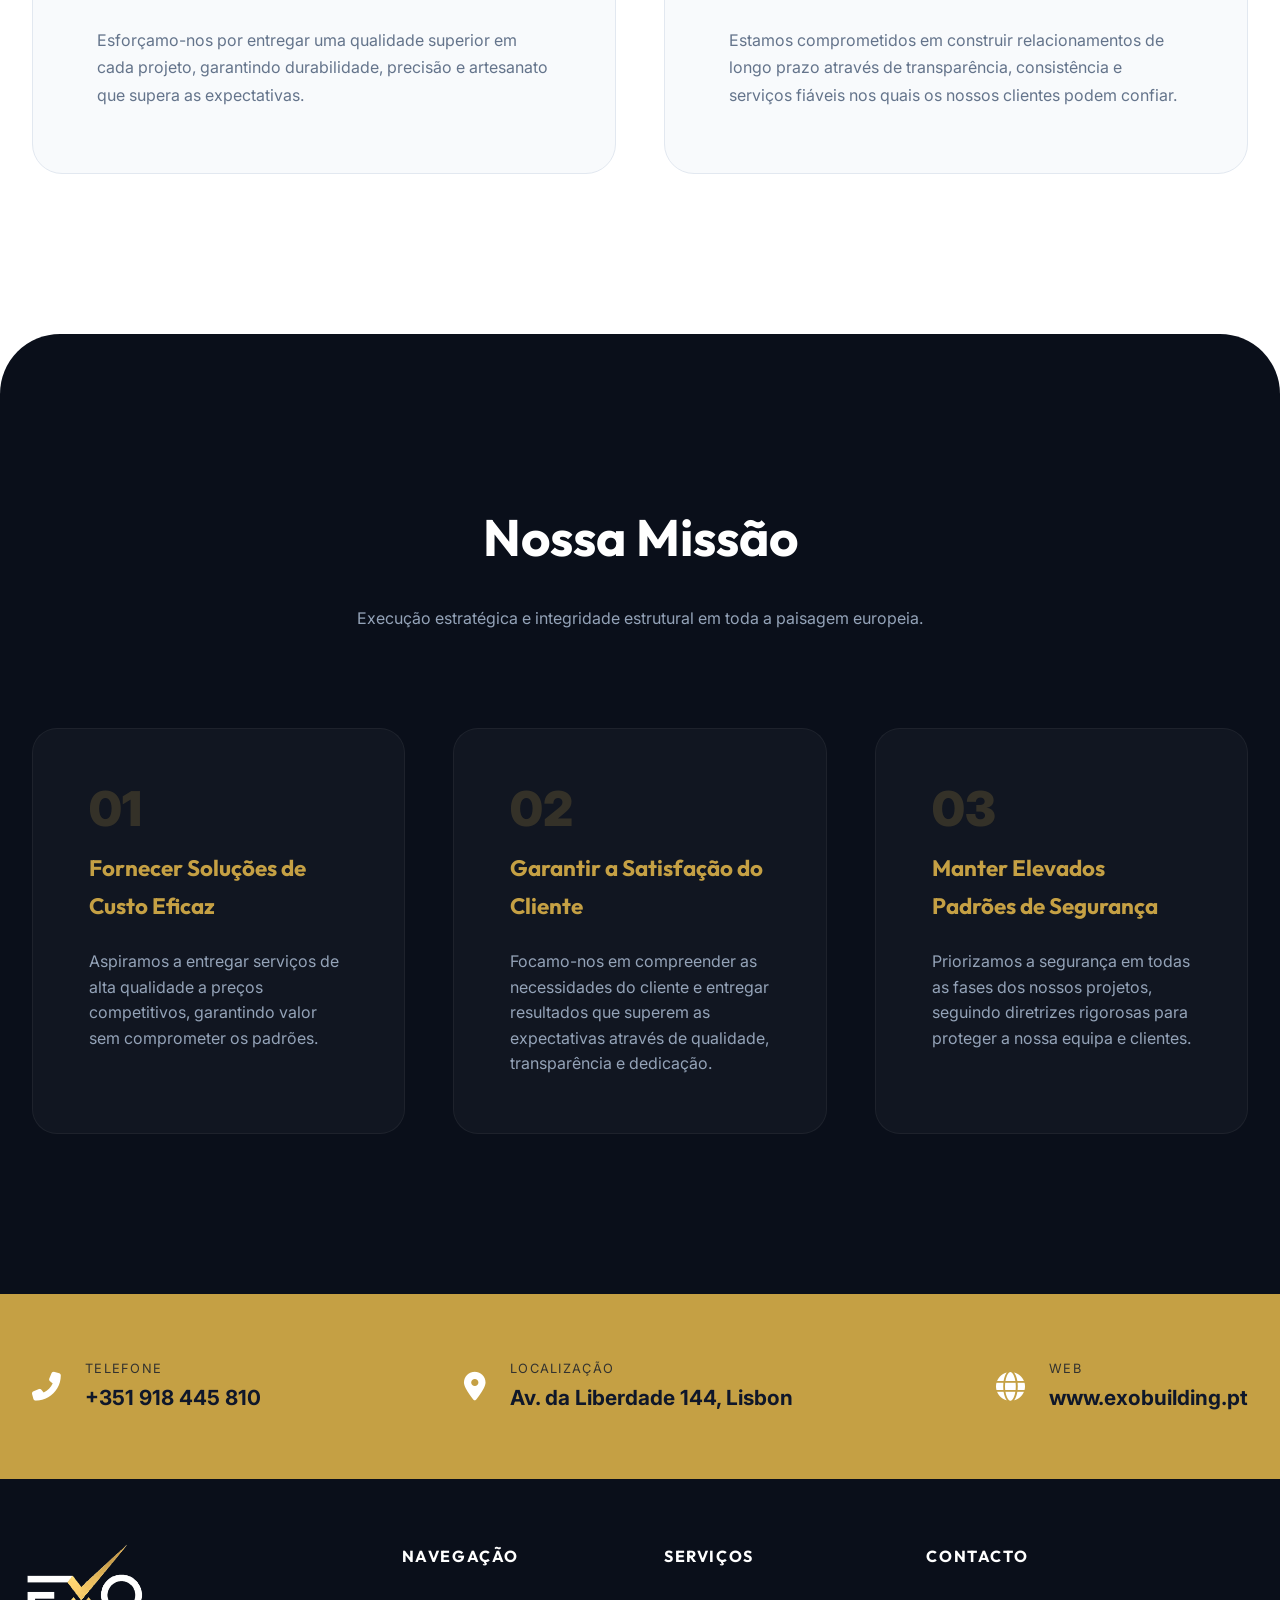
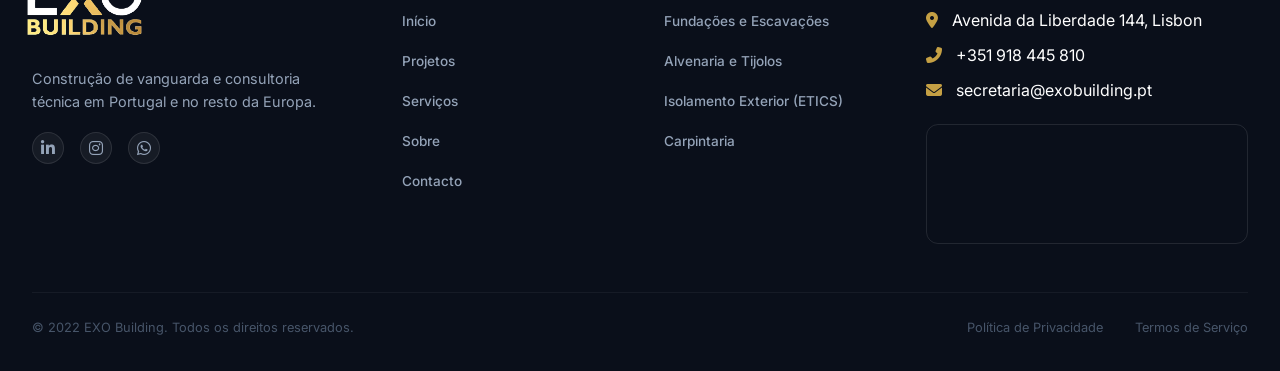
==== commit 65daa11d: "Layout Optimization: synchronized all hero sections to start precisely after the fixed navbar, preve" ====
--- a/about.html
+++ b/about.html
@@ -37,7 +37,7 @@
     </header>
 
     <!-- About Hero Section -->
-    <section class="about-hero" style="padding: 180px 0 100px; background: linear-gradient(135deg, #f8f9fb 0%, #edf2f7 100%); overflow: hidden;">
+    <section class="about-hero" style="position: relative; margin-top: 85px; padding: 100px 0; background: linear-gradient(135deg, #f8f9fb 0%, #edf2f7 100%); overflow: hidden;">
         <div class="container">
             <div class="split-section" style="align-items: center; gap: 6rem;">
                 <div class="reveal">
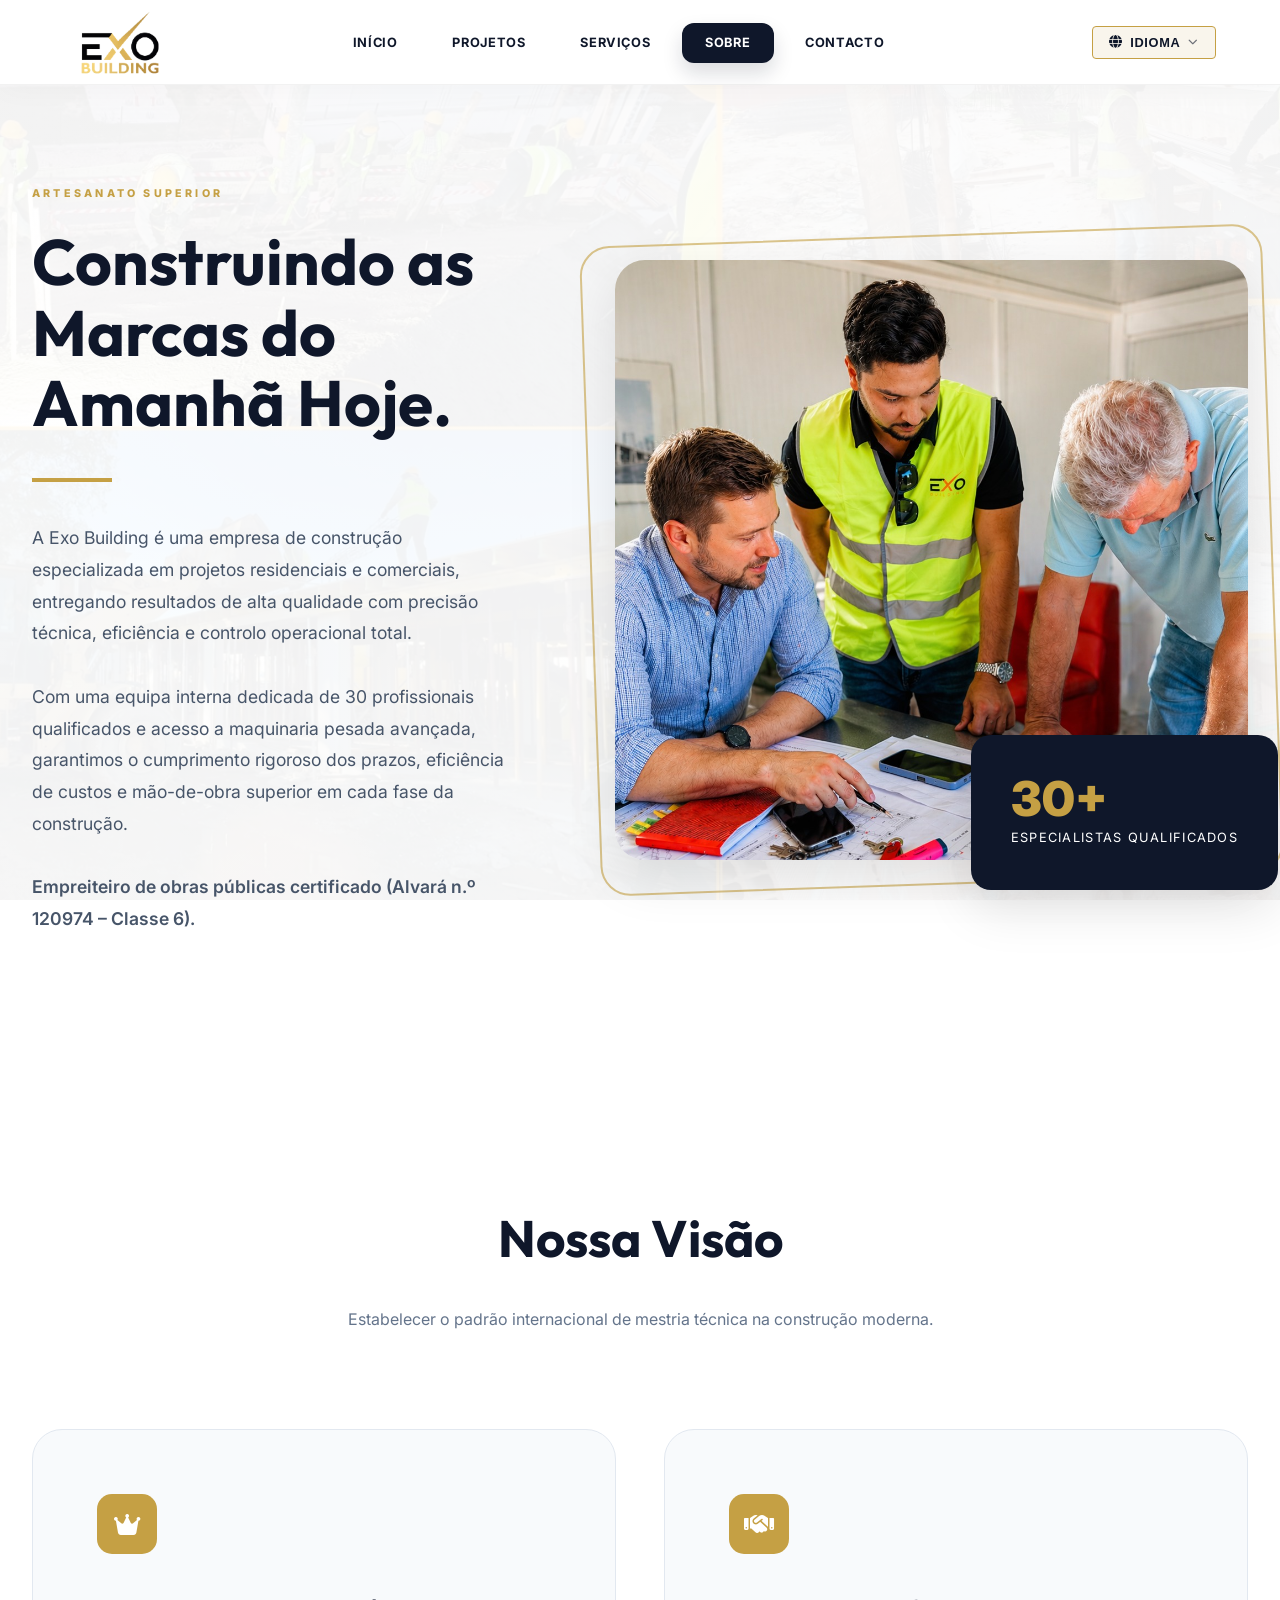
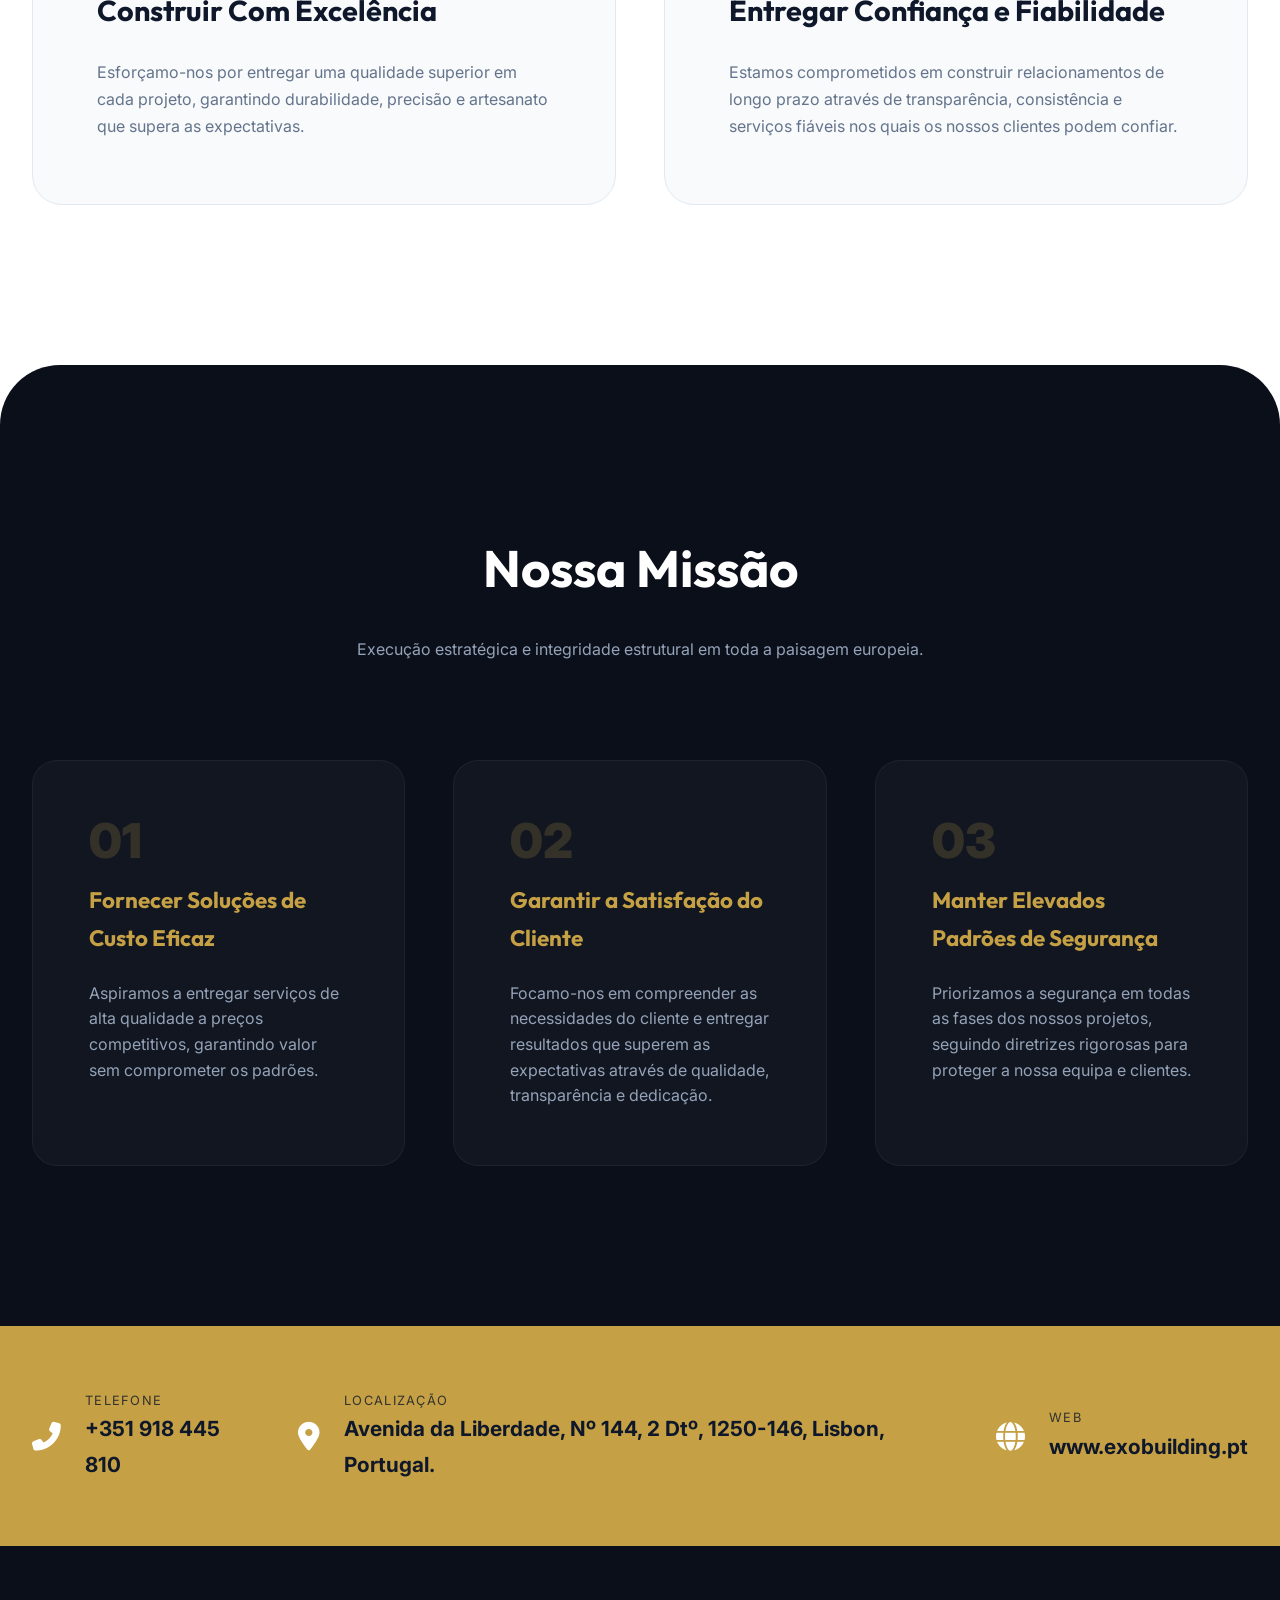
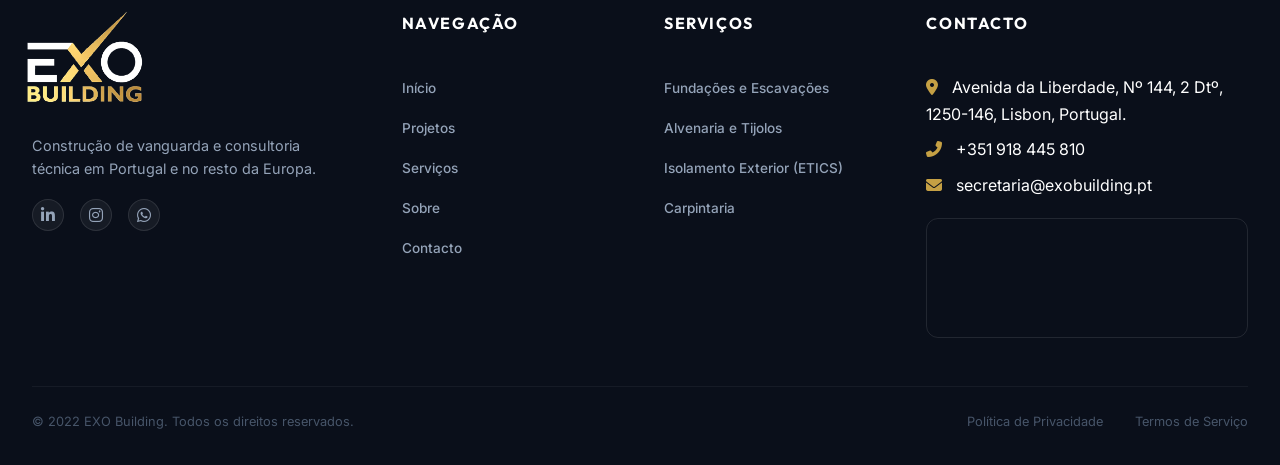
==== commit efc0d7cc: "Finalize localization, update images, and enhance UI with black card borders and lightbox" ====
--- a/about.html
+++ b/about.html
@@ -8,7 +8,7 @@
     <link rel="icon" type="image/png" href="logo.png">
     <link rel="stylesheet" href="https://cdnjs.cloudflare.com/ajax/libs/font-awesome/6.4.0/css/all.min.css">
 </head>
-<body>
+<body style="background: linear-gradient(rgba(255, 255, 255, 0.95), rgba(255, 255, 255, 0.95)), url('services-image/Screenshot_20-4-2026_11041_.jpeg'); background-attachment: fixed; background-size: cover; background-position: center;">
 
     <header>
         <div class="container nav-container">
@@ -22,14 +22,10 @@
                     <li><a href="contact.html" class="nav-link" data-i18n="nav_contact">Contacto</a></li>
                 </ul>
                 <div class="lang-switcher">
-                    <button class="lang-btn"><i class="fas fa-globe"></i> <span data-i18n="lang_label">Idioma</span></button>
+                    <button class="lang-btn"><i class="fas fa-globe"></i> <span data-i18n="lang_label">Idioma</span> <i class="fas fa-chevron-down" style="font-size: 0.6rem; opacity: 0.6;"></i></button>
                     <div class="lang-dropdown">
                         <span class="lang-option" onclick="changeLanguage('pt')">Português</span>
                         <span class="lang-option" onclick="changeLanguage('en')">English</span>
-                        <span class="lang-option" onclick="changeLanguage('fr')">Français</span>
-                        <span class="lang-option" onclick="changeLanguage('nl')">Nederlands</span>
-                        <span class="lang-option" onclick="changeLanguage('zh')">中文</span>
-                        <span class="lang-option" onclick="changeLanguage('ur')">اردو</span>
                     </div>
                 </div>
             </nav>
@@ -37,9 +33,9 @@
     </header>
 
     <!-- About Hero Section -->
-    <section class="about-hero" style="position: relative; margin-top: 85px; padding: 100px 0; background: linear-gradient(135deg, #f8f9fb 0%, #edf2f7 100%); overflow: hidden;">
-        <div class="container">
-            <div class="split-section" style="align-items: center; gap: 6rem;">
+    <section class="about-hero" style="position: relative; margin-top: 85px; padding: 100px 0; background: transparent; overflow: hidden;">
+        <div class="container">
+            <div class="split-section" style="align-items: center; gap: 6rem; grid-template-columns: 1fr 1.3fr;">
                 <div class="reveal">
                     <h6 style="color: var(--primary); text-transform: uppercase; letter-spacing: 0.3em; font-weight: 800; margin-bottom: 1.5rem;" data-i18n="about_tagline">Artesanato Superior</h6>
                     <h1 style="color: var(--secondary); font-size: clamp(2.5rem, 5vw, 4rem); line-height: 1.1; margin-bottom: 2.5rem;" data-i18n="about_title">Construindo as Marcas do Amanhã Hoje.</h1>
@@ -55,8 +51,8 @@
                     </p>
                 </div>
                 <div class="reveal" style="position: relative;">
-                    <div style="position: absolute; inset: -20px; border: 2px solid var(--primary); border-radius: 30px; z-index: 0; transform: rotate(-2deg);"></div>
-                    <img src="services-image/Screenshot_20-4-2026_11041_.jpeg" alt="EXO Building Operations" style="width: 100%; border-radius: 30px; box-shadow: var(--shadow); position: relative; z-index: 1;">
+                    <div style="position: absolute; inset: -25px; border: 2px solid var(--primary); border-radius: 30px; z-index: 0; transform: rotate(-2deg); opacity: 0.6;"></div>
+                    <img src="aboutback.jpeg" alt="EXO Building Operations" style="width: 100%; height: 600px; object-fit: cover; border-radius: 30px; box-shadow: var(--shadow); position: relative; z-index: 1;">
                     <div style="position: absolute; bottom: -30px; right: -30px; background: var(--secondary); color: white; padding: 2.5rem; border-radius: 20px; box-shadow: var(--shadow); z-index: 2;" class="reveal">
                         <span style="font-size: 3rem; font-weight: 900; color: var(--primary); display: block; line-height: 1;">30+</span>
                         <span style="text-transform: uppercase; letter-spacing: 0.1em; font-size: 0.8rem;" data-i18n="skilled_specialists">Especialistas Qualificados</span>
@@ -67,7 +63,7 @@
     </section>
 
     <!-- Vision Section -->
-    <section style="padding: 10rem 0; background: white;">
+    <section style="padding: 10rem 0; background: transparent;">
         <div class="container">
             <div style="text-align: center; margin-bottom: 6rem;" class="reveal">
                 <h2 style="font-size: clamp(2.5rem, 4vw, 3.5rem); color: var(--secondary); margin-bottom: 1.5rem;" data-i18n="vision_title">Nossa Visão</h2>
@@ -132,7 +128,7 @@
                     <i class="fas fa-map-marker-alt"></i>
                     <div>
                         <span data-i18n="location_label">Localização</span>
-                        <strong>Av. da Liberdade 144, Lisbon</strong>
+                        <strong data-i18n="address_text">Avenida da Liberdade, Nº 144, 2 Dtº, 1250-146, Lisbon, Portugal.</strong>
                     </div>
                 </div>
                 <div class="strip-item">
@@ -186,7 +182,7 @@
                 <!-- Col 4: Contact & Map -->
                 <div class="footer-col">
                     <h4 data-i18n="nav_contact">Contacto</h4>
-                    <p style="margin-bottom: 0.5rem;"><i class="fas fa-map-marker-alt" style="color: var(--primary); margin-right: 10px;"></i> Avenida da Liberdade 144, Lisbon</p>
+                    <p style="margin-bottom: 0.5rem;"><i class="fas fa-map-marker-alt" style="color: var(--primary); margin-right: 10px;"></i> <span data-i18n="address_text">Avenida da Liberdade, Nº 144, 2 Dtº, 1250-146, Lisbon, Portugal.</span></p>
                     <p style="margin-bottom: 0.5rem;"><i class="fas fa-phone-alt" style="color: var(--primary); margin-right: 10px;"></i> <a href="tel:+351918445810" style="color: inherit; text-decoration: none;">+351 918 445 810</a></p>
                     <p><i class="fas fa-envelope" style="color: var(--primary); margin-right: 10px;"></i> <a href="mailto:secretaria@exobuilding.pt" style="color: inherit; text-decoration: none;">secretaria@exobuilding.pt</a></p>
                     
@@ -206,6 +202,11 @@
         </div>
     </footer>
 
+    <div class="lightbox" id="lightbox">
+        <span class="lightbox-close" id="lightbox-close">&times;</span>
+        <img src="" alt="" class="lightbox-content" id="lightbox-img">
+    </div>
+
     <script src="script.js"></script>
 </body>
 </html>
--- a/style.css
+++ b/style.css
@@ -62,6 +62,13 @@
     padding: 10rem 0;
 }
 
+.services-overview-section {
+    background: linear-gradient(rgba(248, 246, 242, 0.95), rgba(248, 246, 242, 0.95)), url('services-image/Screenshot_20-4-2026_11041_.jpeg');
+    background-size: cover;
+    background-position: center;
+    background-attachment: fixed;
+}
+
 /* --- Navigation --- */
 header {
     position: fixed;
@@ -246,6 +253,12 @@
     color: var(--secondary);
 }
 
+.hero-btns {
+    display: flex;
+    gap: 1.5rem;
+    justify-content: center;
+}
+
 /* --- Cards --- */
 .card-section-header {
     margin-bottom: 6rem;
@@ -267,7 +280,7 @@
     background: var(--white);
     border-radius: var(--radius);
     padding: 3.5rem;
-    border: 1px solid rgba(0,0,0,0.05);
+    border: 2px solid #000000;
     transition: var(--transition);
     height: 100%;
     display: flex;
@@ -276,8 +289,8 @@
 
 .service-card:hover {
     transform: translateY(-15px);
-    box-shadow: var(--shadow);
-    border-color: var(--primary);
+    box-shadow: 0 25px 50px rgba(0, 0, 0, 0.1);
+    border-color: #000000;
 }
 
 .service-card i {
@@ -312,9 +325,12 @@
     overflow: hidden;
     cursor: pointer;
     text-decoration: none;
+    border: 2px solid #000000;
+    background: #ffffff;
 }
 
 .project-card img {
+    object-fit: contain;
     transition: 1s ease;
 }
 
@@ -348,6 +364,11 @@
     background: linear-gradient(to top, var(--secondary), transparent);
 }
 
+.project-card:hover {
+    box-shadow: 0 0 30px rgba(0, 0, 0, 0.2);
+    border-color: #000000;
+}
+
 @media (min-width: 1200px) {
     .project-card.santarem {
         grid-column: span 2;
@@ -526,6 +547,7 @@
 .lightbox-content {
     max-width: 90%;
     max-height: 90%;
+    object-fit: contain;
 }
 
 .lightbox-close {
@@ -582,9 +604,74 @@
 }
 
 @media (max-width: 992px) {
-    .nav-links { display: none; }
+    /* Tablet Optimizations */
     .split-section { grid-template-columns: 1fr; text-align: center; }
     .footer-grid { grid-template-columns: 1fr 1fr; }
+    .hero p { font-size: 1.2rem; }
+    .service-grid { grid-template-columns: repeat(2, 1fr); }
+    .gallery-grid { grid-template-columns: repeat(2, 1fr); gap: 1rem; }
+    .vision-card { padding: 3rem; }
+    .contact-header-socials { justify-content: center; }
+    .badge-float { left: 50%; transform: translateX(-50%); top: auto; bottom: 20px; }
+}
+
+@media (max-width: 768px) {
+    /* Mobile App-Like Optimizations */
+    section { padding: 5rem 0; }
+    
+    /* Elegant Mobile Navigation */
+    .nav-container { padding: 0 1rem !important; }
+    nav { 
+        flex-wrap: wrap;
+        justify-content: space-between;
+        gap: 0.5rem;
+    }
+    .logo img { height: 45px; }
+    .nav-links { 
+        display: flex; 
+        gap: 0.5rem; 
+        overflow-x: auto; 
+        width: 100%; 
+        padding-bottom: 0.5rem; 
+        justify-content: flex-start;
+        -webkit-overflow-scrolling: touch;
+        order: 3;
+    }
+    .nav-links::-webkit-scrollbar { display: none; }
+    .nav-link { font-size: 0.8rem; padding: 0.5rem 0.8rem; white-space: nowrap; }
+    .lang-switcher { margin-left: 0; }
+    header { padding: 0.8rem 0; }
+    
+    /* Typography & Spacing */
+    .hero-content { padding-top: 3rem; }
+    .hero h1 { font-size: 2.5rem; }
+    h2 { font-size: 2rem !important; }
+    h3 { font-size: 1.5rem; }
+    .hero p { font-size: 1rem; margin-bottom: 2rem; }
+    .hero-btns { display: flex; flex-direction: column; gap: 1rem; width: 100%; padding: 0 1rem; box-sizing: border-box; }
+    .btn { padding: 1rem 2rem; width: 100%; text-align: center; box-sizing: border-box; }
+    
+    .filter-btn { padding: 0.8rem 1.5rem; width: 100%; text-align: center; margin-bottom: 0.5rem; }
+    .filter-bar { flex-direction: column; gap: 0; }
+    
+    /* Grids & Cards */
+    .service-grid { grid-template-columns: 1fr; gap: 1.5rem; }
+    .gallery-grid { grid-template-columns: 1fr; gap: 1rem; }
+    .footer-grid { grid-template-columns: 1fr; text-align: center; }
+    .footer-bottom { flex-direction: column; gap: 1rem; text-align: center; }
+    .footer-brand { align-items: center; }
+    .footer-links { text-align: center; }
+    .footer-links li:before { display: none; }
+    .footer-links li { padding-left: 0; }
+    .vision-card { padding: 2rem; }
+    .vision-icon { margin: 0 auto 1.5rem; }
+    
+    /* Hero Adjustments */
+    .projects-hero-bg { background-position: center !important; }
+    section[style*="aspect-ratio"] { aspect-ratio: auto !important; min-height: 400px !important; padding: 150px 0 50px !important; }
+    .about-hero { padding: 150px 0 50px !important; }
+    
+    .lightbox-content { max-width: 100%; max-height: 80%; }
 }
 
 /* --- Grid Utilities --- */
@@ -749,14 +836,26 @@
     background: var(--white);
     box-shadow: 0 10px 30px rgba(0,0,0,0.1);
     border-radius: 8px;
-    margin-top: 1rem;
     display: none;
     z-index: 1000;
     min-width: 150px;
     overflow: hidden;
-}
-
-.lang-switcher:hover .lang-dropdown {
+    /* Bridge to prevent losing hover */
+    padding-top: 5px;
+    margin-top: 5px;
+}
+
+.lang-dropdown::before {
+    content: '';
+    position: absolute;
+    top: -10px;
+    left: 0;
+    width: 100%;
+    height: 10px;
+}
+
+.lang-switcher:hover .lang-dropdown,
+.lang-dropdown.active {
     display: block;
 }
 
@@ -781,8 +880,8 @@
 }
 
 @media (max-width: 992px) {
-    .lang-switcher { margin: 1rem 0; width: 100%; }
-    .lang-dropdown { position: static; width: 100%; box-shadow: none; display: block; background: none; }
+    .lang-switcher { margin: 0; }
+    .lang-dropdown { position: absolute; right: 0; width: auto; }
 }
 
 .form-group {
@@ -829,3 +928,41 @@
     min-height: 150px;
     resize: vertical;
 }
+
+/* --- Team & Testimonials Enhancements --- */
+.team-socials {
+    position: absolute;
+    bottom: -60px;
+    left: 0;
+    width: 100%;
+    display: flex;
+    justify-content: center;
+    gap: 1.5rem;
+    padding: 1.5rem;
+    background: linear-gradient(to top, rgba(15, 23, 42, 0.95), transparent);
+    transition: var(--transition);
+}
+
+.team-card:hover .team-socials {
+    bottom: 0;
+}
+
+.team-socials a {
+    color: var(--white);
+    font-size: 1.4rem;
+    transition: var(--transition);
+}
+
+.team-socials a:hover {
+    color: var(--primary);
+    transform: translateY(-3px);
+}
+
+.team-card:hover img {
+    transform: scale(1.05);
+}
+
+.testimonial-card:hover {
+    transform: translateY(-10px);
+    border-bottom: 4px solid var(--primary);
+}
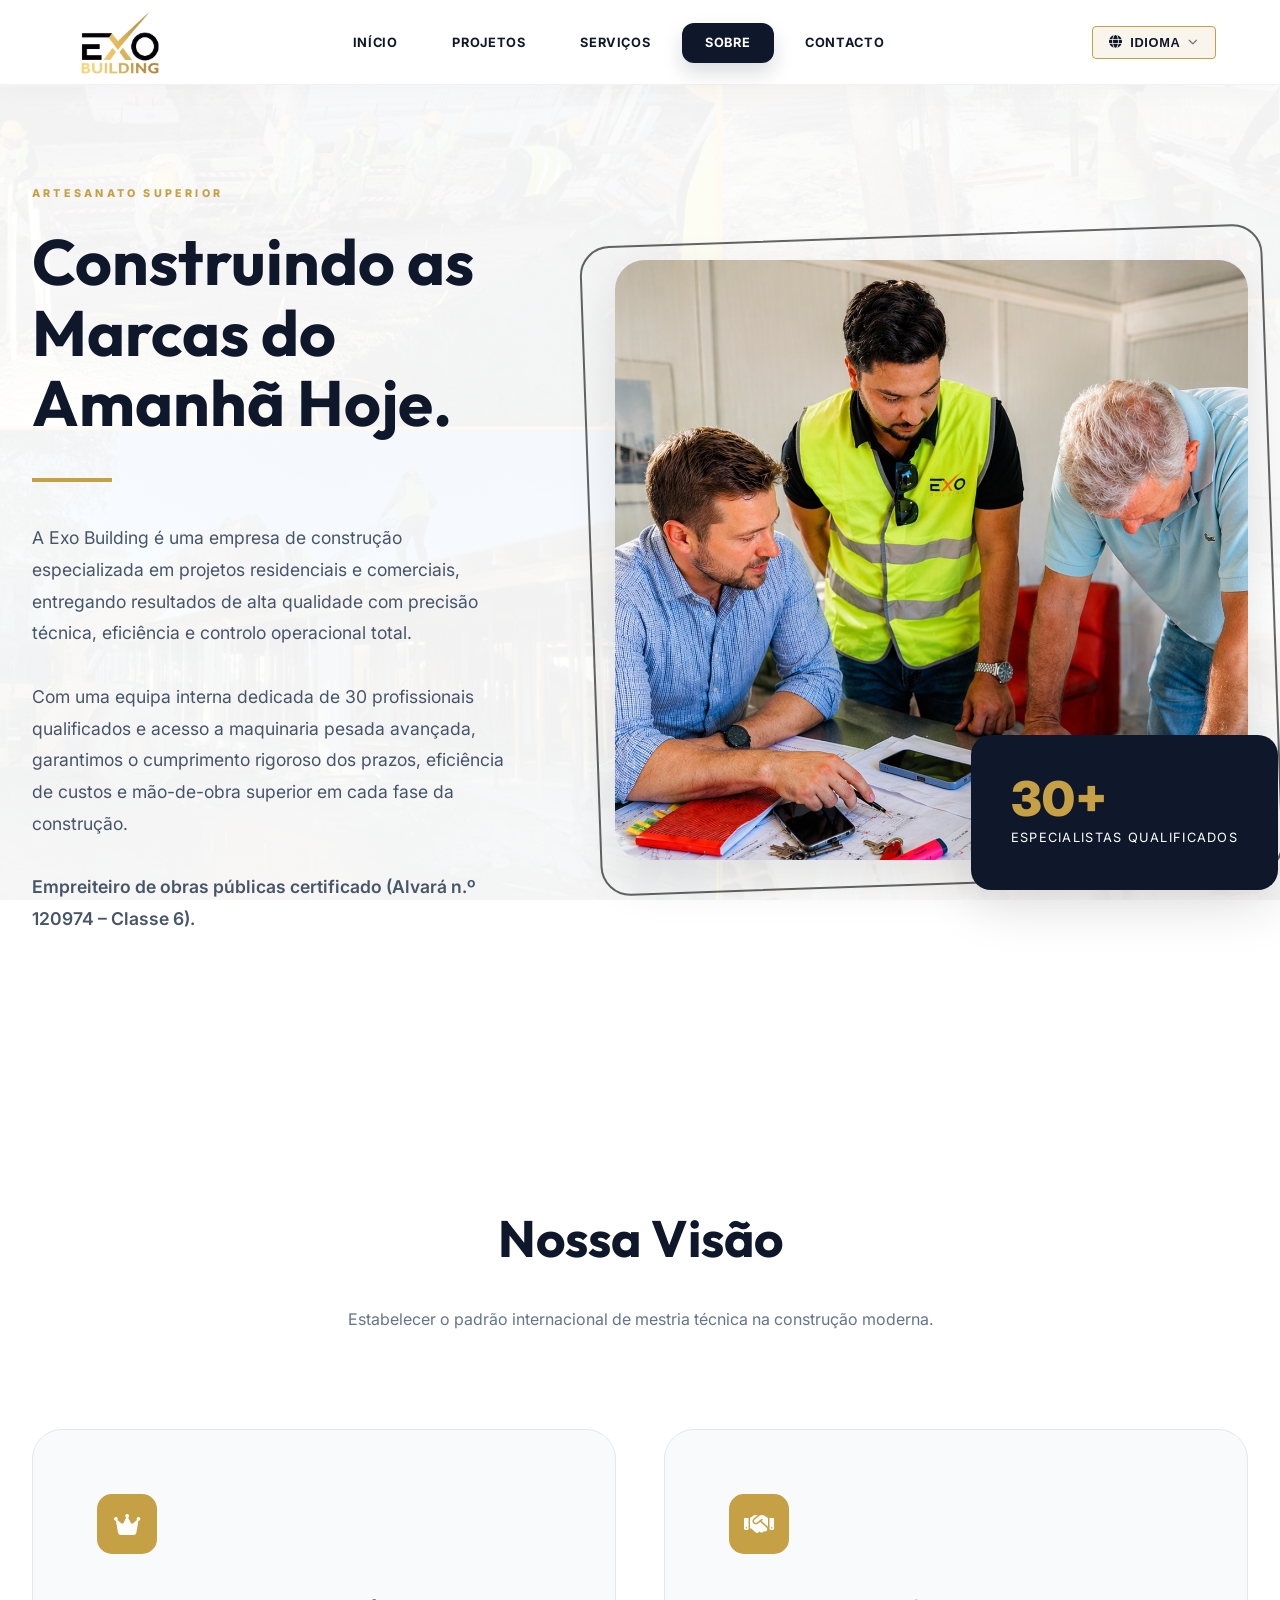
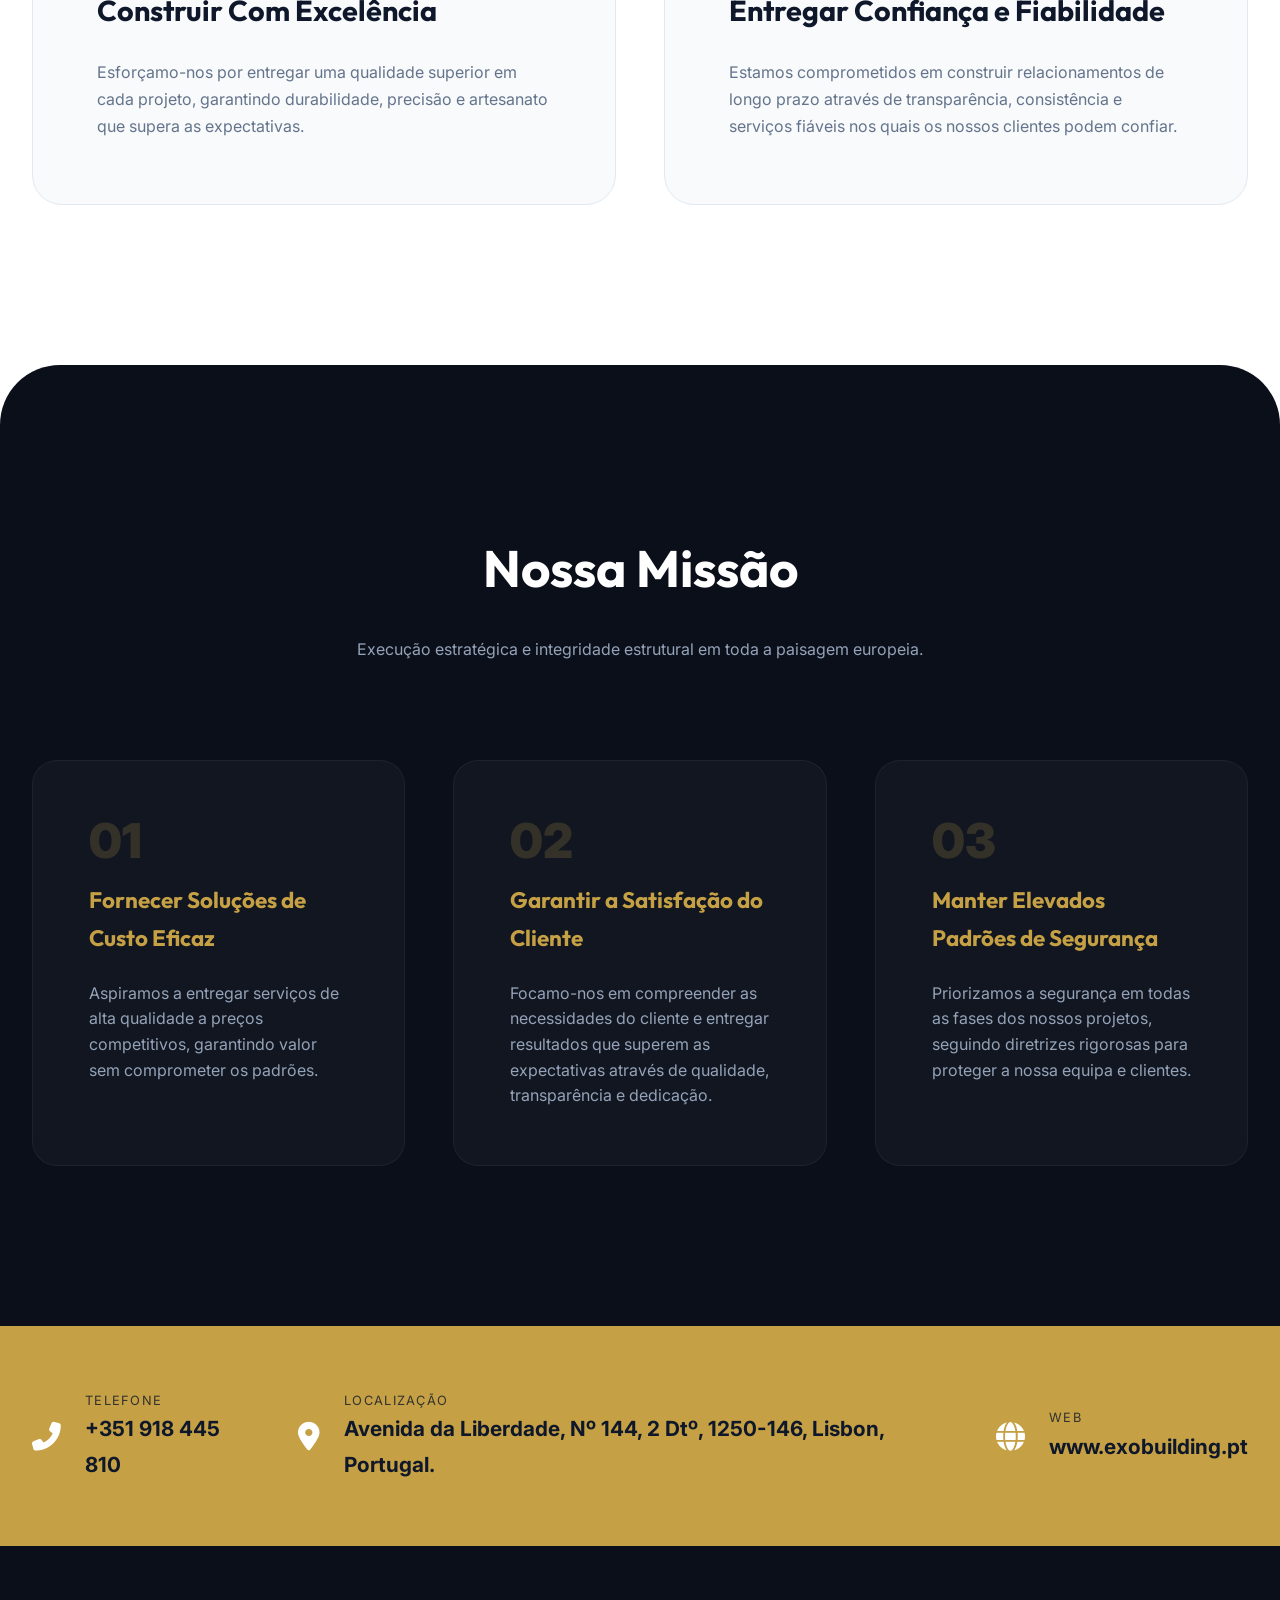
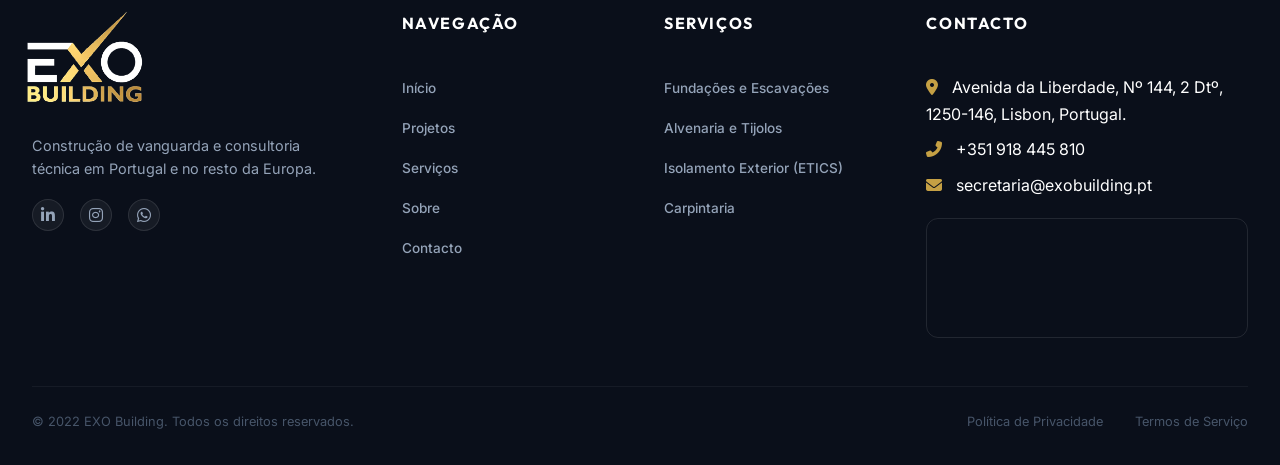
==== commit 9dc523e1: "Change About Us image frame to black" ====
--- a/about.html
+++ b/about.html
@@ -51,7 +51,7 @@
                     </p>
                 </div>
                 <div class="reveal" style="position: relative;">
-                    <div style="position: absolute; inset: -25px; border: 2px solid var(--primary); border-radius: 30px; z-index: 0; transform: rotate(-2deg); opacity: 0.6;"></div>
+                    <div style="position: absolute; inset: -25px; border: 2px solid #000000; border-radius: 30px; z-index: 0; transform: rotate(-2deg); opacity: 0.6;"></div>
                     <img src="aboutback.jpeg" alt="EXO Building Operations" style="width: 100%; height: 600px; object-fit: cover; border-radius: 30px; box-shadow: var(--shadow); position: relative; z-index: 1;">
                     <div style="position: absolute; bottom: -30px; right: -30px; background: var(--secondary); color: white; padding: 2.5rem; border-radius: 20px; box-shadow: var(--shadow); z-index: 2;" class="reveal">
                         <span style="font-size: 3rem; font-weight: 900; color: var(--primary); display: block; line-height: 1;">30+</span>
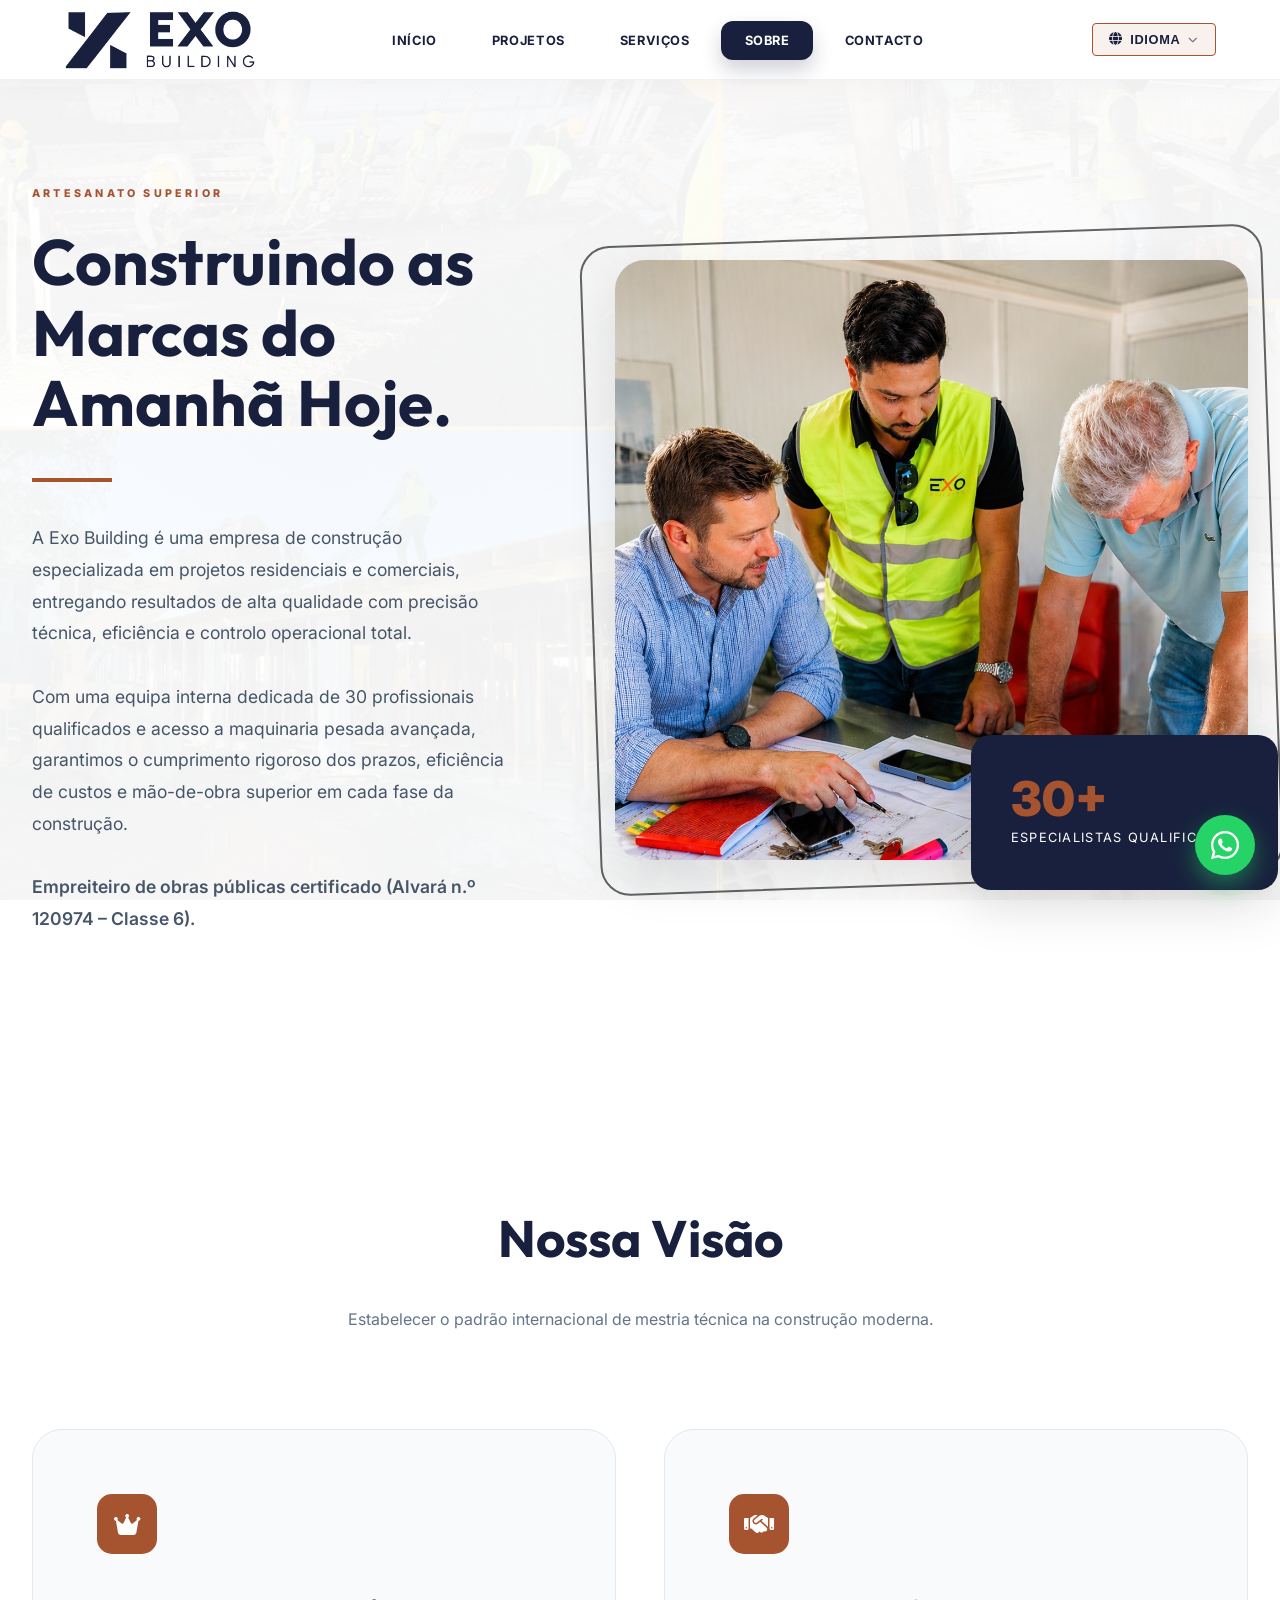
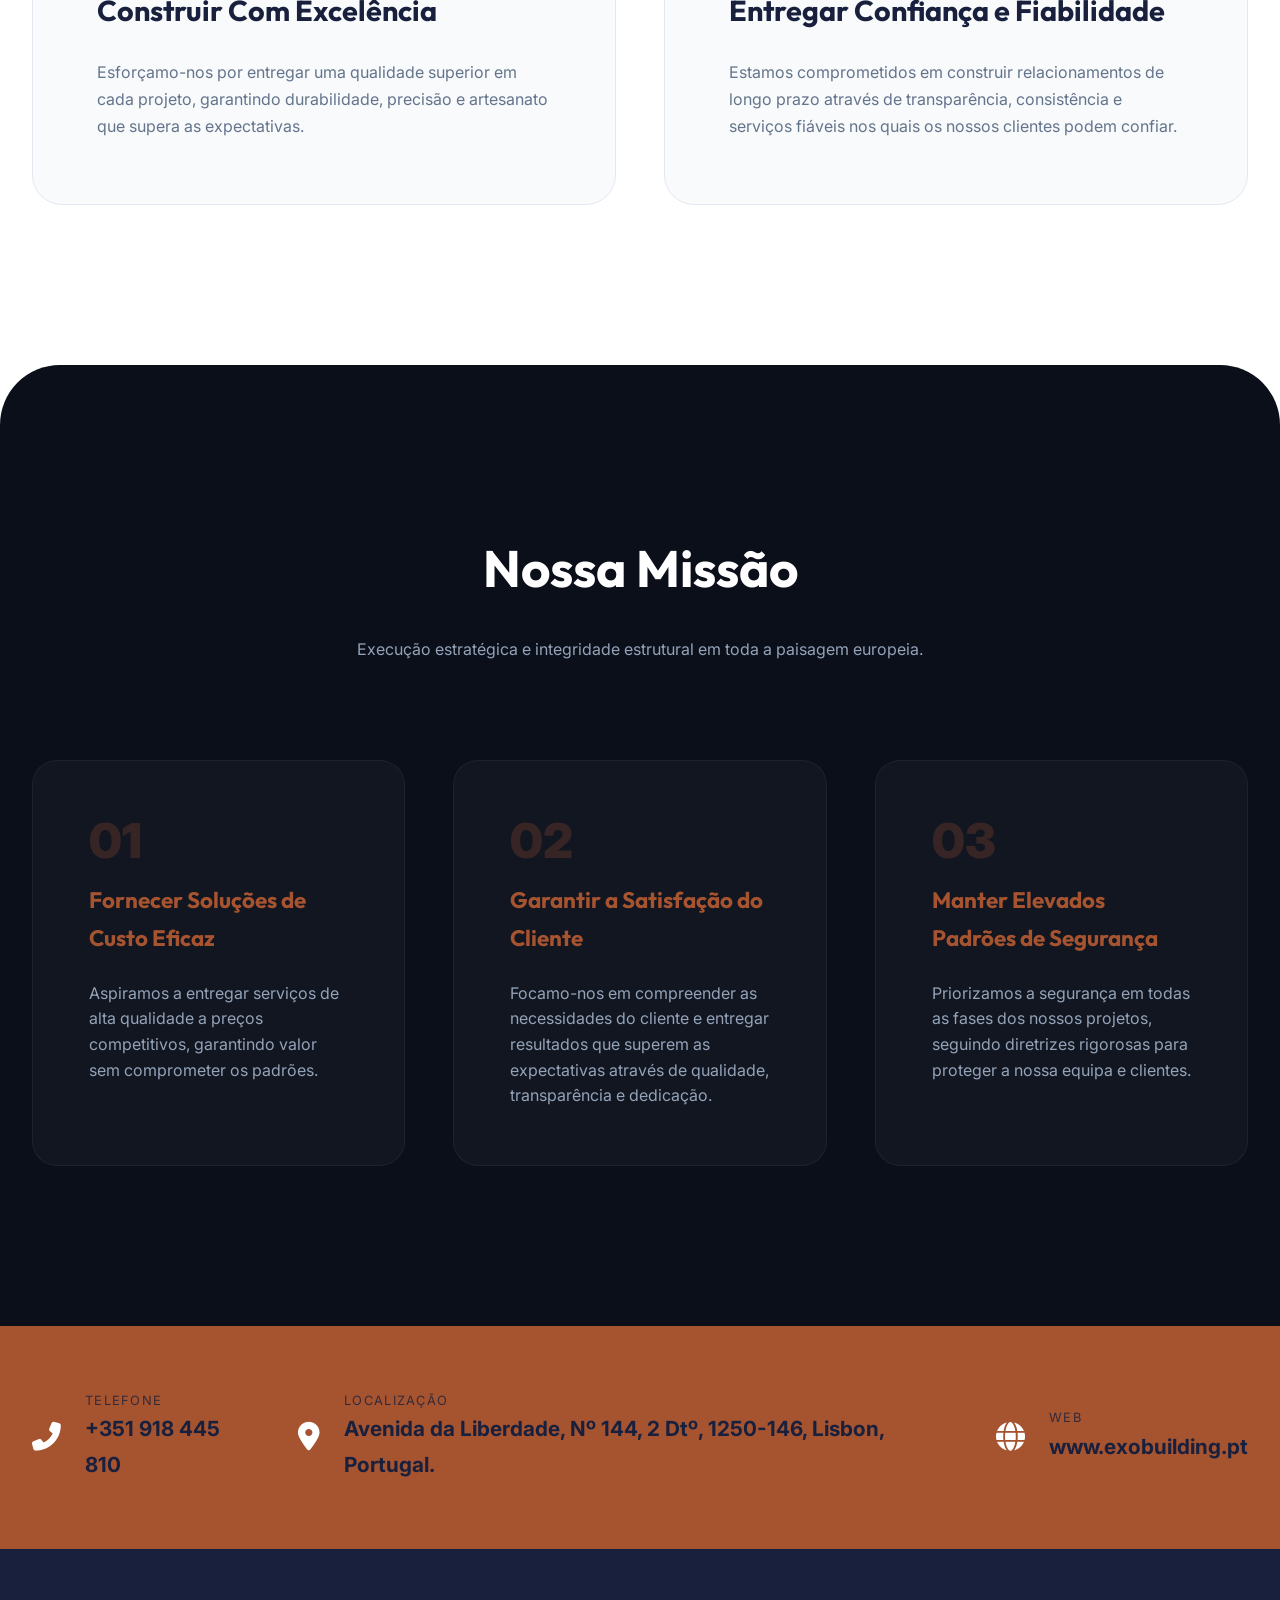
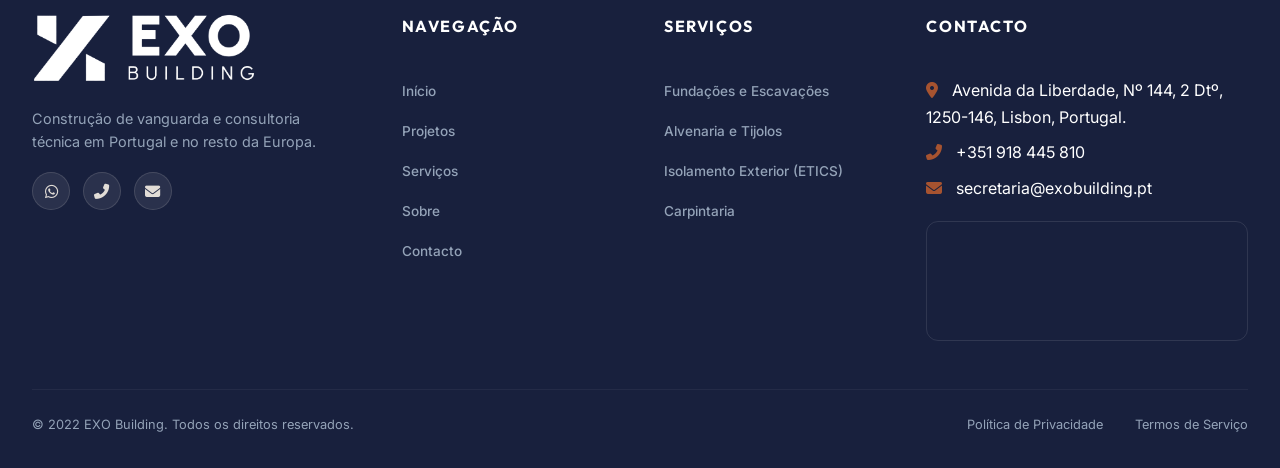
==== commit 49dde34d: "Update brand theme, services modal, Condeixa project gallery, and UI redesign" ====
--- a/about.html
+++ b/about.html
@@ -150,9 +150,9 @@
                     <img src="logo2.png" alt="EXO Building" class="footer-logo">
                     <p data-i18n="footer_brand">Construção de vanguarda e consultoria técnica em Portugal e no resto da Europa.</p>
                     <div class="social-icons">
-                        <a href="#" target="_blank"><i class="fab fa-linkedin-in"></i></a>
-                        <a href="https://www.instagram.com/exobuilding/" target="_blank"><i class="fab fa-instagram"></i></a>
-                        <a href="https://wa.me/351918445810" target="_blank"><i class="fab fa-whatsapp"></i></a>
+                        <a href="https://wa.me/351918445810" target="_blank" rel="noopener noreferrer" title="WhatsApp" aria-label="WhatsApp"><i class="fab fa-whatsapp"></i></a>
+                        <a href="tel:+351918445810" title="Telefone / Call" aria-label="Telefone"><i class="fas fa-phone-alt"></i></a>
+                        <a href="mailto:secretaria@exobuilding.pt" title="Email" aria-label="Email"><i class="fas fa-envelope"></i></a>
                     </div>
                 </div>
                 
@@ -207,6 +207,11 @@
         <img src="" alt="" class="lightbox-content" id="lightbox-img">
     </div>
 
+    <!-- Floating WhatsApp Button -->
+    <a href="https://wa.me/351918445810" target="_blank" rel="noopener noreferrer" class="floating-whatsapp" title="WhatsApp Chat" aria-label="WhatsApp">
+        <i class="fab fa-whatsapp"></i>
+    </a>
+
     <script src="script.js"></script>
 </body>
 </html>
--- a/style.css
+++ b/style.css
@@ -1,15 +1,30 @@
 @import url('https://fonts.googleapis.com/css2?family=Inter:wght@400;500;600&family=Outfit:wght@400;600;700;800;900&display=swap');
 
 :root {
-    --primary: #c5a044;
-    --primary-dark: #a68535;
-    --secondary: #0f172a;
-    --accent: #f8f6f2;
-    --text: #1e293b;
+    --primary: #A65330;
+    /* Terracotta */
+    --primary-dark: #8c4223;
+    /* Deep Terracotta */
+    --primary-light: #c26943;
+    /* Light Terracotta */
+    --secondary: #18203D;
+    /* Midnight Navy */
+    --secondary-dark: #10162b;
+    /* Deep Midnight Navy */
+    --secondary-light: #252e52;
+    /* Slate Navy */
+    --accent: #E2DDD7;
+    /* Soft Greige */
+    --accent-light: #f5f3f0;
+    /* Warm off-white Greige tint */
+    --black: #000000;
+    /* Classic Black */
+    --text: #18203D;
+    /* Midnight Navy text */
     --text-muted: #64748b;
     --white: #ffffff;
-    --glass: rgba(248, 246, 242, 0.9);
-    --glass-dark: rgba(15, 23, 42, 0.8);
+    --glass: rgba(226, 221, 215, 0.9);
+    --glass-dark: rgba(24, 32, 61, 0.85);
     --shadow: 0 20px 50px rgba(0, 0, 0, 0.1);
     --shadow-sm: 0 10px 20px rgba(0, 0, 0, 0.05);
     --font-h: 'Outfit', sans-serif;
@@ -38,7 +53,10 @@
     overflow-x: hidden;
 }
 
-h1, h2, h3, h4 {
+h1,
+h2,
+h3,
+h4 {
     font-family: var(--font-h);
     color: var(--secondary);
     font-weight: 700;
@@ -63,7 +81,7 @@
 }
 
 .services-overview-section {
-    background: linear-gradient(rgba(248, 246, 242, 0.95), rgba(248, 246, 242, 0.95)), url('services-image/Screenshot_20-4-2026_11041_.jpeg');
+    background: linear-gradient(rgba(226, 221, 215, 0.95), rgba(226, 221, 215, 0.95)), url('services-image/Screenshot_20-4-2026_11041_.jpeg');
     background-size: cover;
     background-position: center;
     background-attachment: fixed;
@@ -80,7 +98,7 @@
     backdrop-filter: blur(15px);
     box-shadow: 0 4px 30px rgba(0, 0, 0, 0.03);
     transition: all 0.4s cubic-bezier(0.16, 1, 0.3, 1);
-    border-bottom: 1px solid rgba(0,0,0,0.05);
+    border-bottom: 1px solid rgba(0, 0, 0, 0.05);
 }
 
 header.scrolled {
@@ -100,13 +118,13 @@
 }
 
 .logo img {
-    height: 65px;
+    height: 60px;
     width: auto;
     transition: var(--transition);
 }
 
 header.scrolled .logo img {
-    height: 50px;
+    height: 48px;
 }
 
 .nav-links {
@@ -131,14 +149,14 @@
 }
 
 .nav-link:hover {
-    background: rgba(197, 160, 68, 0.08);
+    background: rgba(166, 83, 48, 0.08);
     color: var(--primary);
 }
 
 .nav-link.active {
     background: var(--secondary);
     color: var(--white);
-    box-shadow: 0 10px 20px rgba(15, 23, 42, 0.15);
+    box-shadow: 0 10px 20px rgba(24, 32, 61, 0.2);
 }
 
 /* Lang switcher improvement */
@@ -150,7 +168,7 @@
     background: var(--accent);
     color: var(--secondary);
     padding: 0.6rem 1.2rem;
-    border: 1px solid rgba(0,0,0,0.05);
+    border: 1px solid rgba(0, 0, 0, 0.05);
     border-radius: 10px;
     font-weight: 700;
     font-size: 0.75rem;
@@ -181,8 +199,8 @@
 .hero-bg {
     position: absolute;
     inset: 0;
-    background: linear-gradient(to right, rgba(15, 23, 42, 0.9), rgba(15, 23, 42, 0.2)),
-                url('abrantesastaiton4/img-6.jpeg');
+    background: linear-gradient(to right, rgba(24, 32, 61, 0.92), rgba(24, 32, 61, 0.35)),
+        url('abrantesastaiton4/img-6.jpeg');
     background-size: cover;
     background-position: center;
     z-index: 0;
@@ -233,13 +251,13 @@
 .btn-primary {
     background: var(--primary);
     color: var(--white);
-    box-shadow: 0 15px 35px rgba(197, 160, 68, 0.3);
+    box-shadow: 0 15px 35px rgba(166, 83, 48, 0.35);
 }
 
 .btn-primary:hover {
     background: var(--primary-dark);
     transform: translateY(-5px);
-    box-shadow: 0 20px 45px rgba(197, 160, 68, 0.4);
+    box-shadow: 0 20px 45px rgba(166, 83, 48, 0.45);
 }
 
 .btn-outline {
@@ -272,101 +290,199 @@
 
 .service-grid {
     display: grid;
-    grid-template-columns: repeat(auto-fit, minmax(320px, 1fr));
-    gap: 3rem;
+    grid-template-columns: repeat(auto-fill, minmax(360px, 1fr));
+    gap: 2.5rem;
 }
 
 .service-card {
     background: var(--white);
-    border-radius: var(--radius);
-    padding: 3.5rem;
-    border: 2px solid #000000;
-    transition: var(--transition);
+    border-radius: 20px;
+    overflow: hidden;
+    border: 1px solid rgba(24, 32, 61, 0.09);
+    box-shadow: 0 10px 30px rgba(24, 32, 61, 0.05);
+    transition: all 0.4s cubic-bezier(0.16, 1, 0.3, 1);
+    display: flex;
+    flex-direction: column;
     height: 100%;
-    display: flex;
-    flex-direction: column;
+    text-decoration: none;
+    color: inherit;
+    position: relative;
 }
 
 .service-card:hover {
-    transform: translateY(-15px);
-    box-shadow: 0 25px 50px rgba(0, 0, 0, 0.1);
-    border-color: #000000;
-}
-
-.service-card i {
-    font-size: 3rem;
-    color: var(--primary);
-    margin-bottom: 2rem;
-}
-
-.service-card h3 {
-    font-size: 1.75rem;
-    margin-bottom: 1.5rem;
+    transform: translateY(-8px);
+    border-color: var(--primary);
+    box-shadow: 0 22px 45px rgba(24, 32, 61, 0.12);
 }
 
 .service-image-container {
     height: 240px;
-    border-radius: var(--radius-sm);
+    position: relative;
     overflow: hidden;
-    margin-bottom: 2rem;
+    width: 100%;
+    background: var(--secondary);
+}
+
+.service-image-container img {
+    width: 100%;
+    height: 100%;
+    object-fit: cover;
+    object-position: center;
+    transition: transform 0.7s cubic-bezier(0.16, 1, 0.3, 1);
+}
+
+.service-card:hover .service-image-container img {
+    transform: scale(1.08);
+}
+
+.service-badge {
+    position: absolute;
+    top: 1.2rem;
+    left: 1.2rem;
+    z-index: 2;
+    background: rgba(24, 32, 61, 0.85);
+    backdrop-filter: blur(8px);
+    -webkit-backdrop-filter: blur(8px);
+    color: var(--accent);
+    padding: 0.35rem 0.85rem;
+    border-radius: 50px;
+    font-size: 0.75rem;
+    font-weight: 700;
+    letter-spacing: 0.08em;
+    text-transform: uppercase;
+    border: 1px solid rgba(226, 221, 215, 0.2);
+    display: inline-flex;
+    align-items: center;
+    gap: 0.5rem;
+}
+
+.service-badge i {
+    color: var(--primary);
+    font-size: 0.75rem;
+}
+
+.service-content {
+    padding: 2.2rem 2rem 1.8rem;
+    display: flex;
+    flex-direction: column;
+    flex: 1;
+    justify-content: space-between;
+}
+
+.service-content h3 {
+    font-size: 1.3rem;
+    font-weight: 800;
+    color: var(--secondary);
+    margin-bottom: 0.9rem;
+    line-height: 1.35;
+    transition: color 0.3s ease;
+}
+
+.service-card:hover .service-content h3 {
+    color: var(--primary);
+}
+
+.service-content p {
+    color: var(--text-muted);
+    font-size: 0.95rem;
+    line-height: 1.65;
+    margin-bottom: 1.6rem;
+    flex: 1;
+}
+
+.service-card-action {
+    display: inline-flex;
+    align-items: center;
+    justify-content: space-between;
+    width: 100%;
+    padding-top: 1.2rem;
+    border-top: 1px solid rgba(24, 32, 61, 0.06);
+    color: var(--primary);
+    font-size: 0.82rem;
+    font-weight: 700;
+    letter-spacing: 0.08em;
+    text-transform: uppercase;
+    transition: all 0.3s ease;
+}
+
+.service-card-action i {
+    transition: transform 0.3s ease;
+}
+
+.service-card:hover .service-card-action i {
+    transform: translateX(5px);
 }
 
 /* --- Project Grid --- */
 .gallery-grid {
     display: grid;
-    grid-template-columns: repeat(auto-fill, minmax(400px, 1fr));
-    gap: 2rem;
+    grid-template-columns: repeat(auto-fill, minmax(360px, 1fr));
+    gap: 2.2rem;
 }
 
 .project-card {
     position: relative;
-    height: 500px;
-    border-radius: var(--radius);
+    height: 380px;
+    border-radius: 18px;
     overflow: hidden;
     cursor: pointer;
     text-decoration: none;
-    border: 2px solid #000000;
-    background: #ffffff;
+    border: 1px solid rgba(24, 32, 61, 0.12);
+    background: #101628;
+    box-shadow: 0 10px 25px rgba(24, 32, 61, 0.08);
+    transition: all 0.4s cubic-bezier(0.16, 1, 0.3, 1);
+    display: flex;
+    flex-direction: column;
+    justify-content: flex-end;
 }
 
 .project-card img {
-    object-fit: contain;
-    transition: 1s ease;
+    position: absolute;
+    inset: 0;
+    width: 100%;
+    height: 100%;
+    object-fit: cover;
+    object-position: center;
+    transition: transform 0.7s cubic-bezier(0.16, 1, 0.3, 1);
 }
 
 .project-card:hover img {
-    transform: scale(1.1);
+    transform: scale(1.06);
 }
 
 .project-overlay {
-    position: absolute;
-    bottom: 0;
-    left: 0;
+    position: relative;
+    z-index: 2;
     width: 100%;
-    padding: 2.5rem;
-    background: linear-gradient(to top, rgba(15, 23, 42, 0.95), transparent);
+    padding: 1.2rem 1.5rem;
+    background: linear-gradient(to top, rgba(24, 32, 61, 0.92) 0%, rgba(24, 32, 61, 0.45) 60%, transparent 100%);
     color: white;
     transition: var(--transition);
 }
 
 .project-overlay h3 {
-    font-size: 1.5rem;
-    font-weight: 800;
-    letter-spacing: 0.1em;
-    text-transform: uppercase;
+    font-size: 1.05rem;
+    font-weight: 700;
+    letter-spacing: 0.03em;
+    color: var(--white);
+    line-height: 1.35;
+    margin: 0;
+    transition: color 0.3s ease;
+}
+
+.project-card:hover {
+    transform: translateY(-6px);
+    box-shadow: 0 20px 40px rgba(24, 32, 61, 0.18);
+    border-color: var(--primary);
+}
+
+.project-card:hover .project-overlay h3 {
     color: var(--primary);
-    white-space: nowrap;
-    overflow: hidden;
-    text-overflow: ellipsis;
-}
-
-.project-card:hover .project-overlay {
-    background: linear-gradient(to top, var(--secondary), transparent);
-}
-
-.project-card:hover {
-    box-shadow: 0 0 30px rgba(0, 0, 0, 0.2);
-    border-color: #000000;
+}
+
+.project-card:hover .project-overlay .project-cta i {
+    transform: translateX(5px);
+    color: var(--primary);
 }
 
 @media (min-width: 1200px) {
@@ -406,11 +522,12 @@
 
 /* --- Footer --- */
 footer {
-    background: #0a0f1a;
+    background: var(--secondary);
     color: var(--white);
     padding: 4rem 0 2rem;
     position: relative;
     overflow: hidden;
+    border-top: 3px solid var(--primary);
 }
 
 .footer-grid {
@@ -421,19 +538,17 @@
 
 .footer-brand .footer-logo {
     display: block;
-    height: 100px;
+    height: 70px;
     width: auto;
-    margin-left: -30px;
+    margin-left: 0;
     margin-bottom: 1.5rem;
     transition: var(--transition);
-    mix-blend-mode: lighten;
-    filter: brightness(1.1);
     transform-origin: left;
 }
 
 .footer-brand .footer-logo:hover {
     transform: scale(1.05);
-    filter: drop-shadow(0 0 15px rgba(197, 160, 68, 0.3));
+    filter: drop-shadow(0 0 15px rgba(166, 83, 48, 0.4));
 }
 
 .footer-brand p {
@@ -479,28 +594,57 @@
 
 .social-icons {
     display: flex;
-    gap: 1rem;
+    gap: 0.8rem;
     margin-top: 1.2rem;
 }
 
 .social-icons a {
-    width: 32px;
-    height: 32px;
-    background: rgba(255, 255, 255, 0.05);
+    width: 38px;
+    height: 38px;
+    background: rgba(255, 255, 255, 0.08);
     display: flex;
     align-items: center;
     justify-content: center;
     border-radius: 50%;
-    color: #94a3b8;
+    color: var(--accent);
     text-decoration: none;
     transition: var(--transition);
-    border: 1px solid rgba(255, 255, 255, 0.1);
+    border: 1px solid rgba(226, 221, 215, 0.15);
+    font-size: 0.95rem;
 }
 
 .social-icons a:hover {
     background: var(--primary);
     color: var(--white);
+    border-color: var(--primary);
     transform: translateY(-3px);
+    box-shadow: 0 8px 18px rgba(166, 83, 48, 0.35);
+}
+
+/* Floating WhatsApp Button */
+.floating-whatsapp {
+    position: fixed;
+    bottom: 25px;
+    right: 25px;
+    width: 60px;
+    height: 60px;
+    background: #25D366;
+    color: #ffffff !important;
+    border-radius: 50%;
+    display: flex;
+    align-items: center;
+    justify-content: center;
+    font-size: 32px;
+    box-shadow: 0 10px 25px rgba(37, 211, 102, 0.45);
+    z-index: 9999;
+    transition: all 0.3s cubic-bezier(0.16, 1, 0.3, 1);
+    text-decoration: none;
+}
+
+.floating-whatsapp:hover {
+    transform: scale(1.1) translateY(-4px);
+    box-shadow: 0 14px 30px rgba(37, 211, 102, 0.6);
+    color: #ffffff !important;
 }
 
 .map-container {
@@ -526,13 +670,14 @@
     display: flex;
     justify-content: space-between;
     align-items: center;
-    color: #475569;
+    color: #94a3b8;
     font-size: 0.8rem;
 }
+
 .lightbox {
     position: fixed;
     inset: 0;
-    background: rgba(15, 23, 42, 0.98);
+    background: rgba(24, 32, 61, 0.98);
     z-index: 2000;
     display: none;
     align-items: center;
@@ -599,79 +744,222 @@
 
 /* --- Responsive --- */
 @media (max-width: 1200px) {
-    .hero h1 { font-size: 4rem; }
-    .split-section { gap: 4rem; }
+    .hero h1 {
+        font-size: 4rem;
+    }
+
+    .split-section {
+        gap: 4rem;
+    }
 }
 
 @media (max-width: 992px) {
+
     /* Tablet Optimizations */
-    .split-section { grid-template-columns: 1fr; text-align: center; }
-    .footer-grid { grid-template-columns: 1fr 1fr; }
-    .hero p { font-size: 1.2rem; }
-    .service-grid { grid-template-columns: repeat(2, 1fr); }
-    .gallery-grid { grid-template-columns: repeat(2, 1fr); gap: 1rem; }
-    .vision-card { padding: 3rem; }
-    .contact-header-socials { justify-content: center; }
-    .badge-float { left: 50%; transform: translateX(-50%); top: auto; bottom: 20px; }
+    .split-section {
+        grid-template-columns: 1fr;
+        text-align: center;
+    }
+
+    .footer-grid {
+        grid-template-columns: 1fr 1fr;
+    }
+
+    .hero p {
+        font-size: 1.2rem;
+    }
+
+    .service-grid {
+        grid-template-columns: repeat(2, 1fr);
+    }
+
+    .gallery-grid {
+        grid-template-columns: repeat(2, 1fr);
+        gap: 1rem;
+    }
+
+    .vision-card {
+        padding: 3rem;
+    }
+
+    .contact-header-socials {
+        justify-content: center;
+    }
+
+    .badge-float {
+        left: 50%;
+        transform: translateX(-50%);
+        top: auto;
+        bottom: 20px;
+    }
 }
 
 @media (max-width: 768px) {
+
     /* Mobile App-Like Optimizations */
-    section { padding: 5rem 0; }
-    
+    section {
+        padding: 5rem 0;
+    }
+
     /* Elegant Mobile Navigation */
-    .nav-container { padding: 0 1rem !important; }
-    nav { 
+    .nav-container {
+        padding: 0 1rem !important;
+    }
+
+    nav {
         flex-wrap: wrap;
         justify-content: space-between;
         gap: 0.5rem;
     }
-    .logo img { height: 45px; }
-    .nav-links { 
-        display: flex; 
-        gap: 0.5rem; 
-        overflow-x: auto; 
-        width: 100%; 
-        padding-bottom: 0.5rem; 
+
+    .logo img {
+        height: 45px;
+    }
+
+    .nav-links {
+        display: flex;
+        gap: 0.5rem;
+        overflow-x: auto;
+        width: 100%;
+        padding-bottom: 0.5rem;
         justify-content: flex-start;
         -webkit-overflow-scrolling: touch;
         order: 3;
     }
-    .nav-links::-webkit-scrollbar { display: none; }
-    .nav-link { font-size: 0.8rem; padding: 0.5rem 0.8rem; white-space: nowrap; }
-    .lang-switcher { margin-left: 0; }
-    header { padding: 0.8rem 0; }
-    
+
+    .nav-links::-webkit-scrollbar {
+        display: none;
+    }
+
+    .nav-link {
+        font-size: 0.8rem;
+        padding: 0.5rem 0.8rem;
+        white-space: nowrap;
+    }
+
+    .lang-switcher {
+        margin-left: 0;
+    }
+
+    header {
+        padding: 0.8rem 0;
+    }
+
     /* Typography & Spacing */
-    .hero-content { padding-top: 3rem; }
-    .hero h1 { font-size: 2.5rem; }
-    h2 { font-size: 2rem !important; }
-    h3 { font-size: 1.5rem; }
-    .hero p { font-size: 1rem; margin-bottom: 2rem; }
-    .hero-btns { display: flex; flex-direction: column; gap: 1rem; width: 100%; padding: 0 1rem; box-sizing: border-box; }
-    .btn { padding: 1rem 2rem; width: 100%; text-align: center; box-sizing: border-box; }
-    
-    .filter-btn { padding: 0.8rem 1.5rem; width: 100%; text-align: center; margin-bottom: 0.5rem; }
-    .filter-bar { flex-direction: column; gap: 0; }
-    
+    .hero-content {
+        padding-top: 3rem;
+    }
+
+    .hero h1 {
+        font-size: 2.5rem;
+    }
+
+    h2 {
+        font-size: 2rem !important;
+    }
+
+    h3 {
+        font-size: 1.5rem;
+    }
+
+    .hero p {
+        font-size: 1rem;
+        margin-bottom: 2rem;
+    }
+
+    .hero-btns {
+        display: flex;
+        flex-direction: column;
+        gap: 1rem;
+        width: 100%;
+        padding: 0 1rem;
+        box-sizing: border-box;
+    }
+
+    .btn {
+        padding: 1rem 2rem;
+        width: 100%;
+        text-align: center;
+        box-sizing: border-box;
+    }
+
+    .filter-btn {
+        padding: 0.8rem 1.5rem;
+        width: 100%;
+        text-align: center;
+        margin-bottom: 0.5rem;
+    }
+
+    .filter-bar {
+        flex-direction: column;
+        gap: 0;
+    }
+
     /* Grids & Cards */
-    .service-grid { grid-template-columns: 1fr; gap: 1.5rem; }
-    .gallery-grid { grid-template-columns: 1fr; gap: 1rem; }
-    .footer-grid { grid-template-columns: 1fr; text-align: center; }
-    .footer-bottom { flex-direction: column; gap: 1rem; text-align: center; }
-    .footer-brand { align-items: center; }
-    .footer-links { text-align: center; }
-    .footer-links li:before { display: none; }
-    .footer-links li { padding-left: 0; }
-    .vision-card { padding: 2rem; }
-    .vision-icon { margin: 0 auto 1.5rem; }
-    
+    .service-grid {
+        grid-template-columns: 1fr;
+        gap: 1.5rem;
+    }
+
+    .gallery-grid {
+        grid-template-columns: 1fr;
+        gap: 1rem;
+    }
+
+    .footer-grid {
+        grid-template-columns: 1fr;
+        text-align: center;
+    }
+
+    .footer-bottom {
+        flex-direction: column;
+        gap: 1rem;
+        text-align: center;
+    }
+
+    .footer-brand {
+        align-items: center;
+    }
+
+    .footer-links {
+        text-align: center;
+    }
+
+    .footer-links li:before {
+        display: none;
+    }
+
+    .footer-links li {
+        padding-left: 0;
+    }
+
+    .vision-card {
+        padding: 2rem;
+    }
+
+    .vision-icon {
+        margin: 0 auto 1.5rem;
+    }
+
     /* Hero Adjustments */
-    .projects-hero-bg { background-position: center !important; }
-    section[style*="aspect-ratio"] { aspect-ratio: auto !important; min-height: 400px !important; padding: 150px 0 50px !important; }
-    .about-hero { padding: 150px 0 50px !important; }
-    
-    .lightbox-content { max-width: 100%; max-height: 80%; }
+    .projects-hero-bg {
+        background-position: center !important;
+    }
+
+    section[style*="aspect-ratio"] {
+        aspect-ratio: auto !important;
+        min-height: 400px !important;
+        padding: 150px 0 50px !important;
+    }
+
+    .about-hero {
+        padding: 150px 0 50px !important;
+    }
+
+    .lightbox-content {
+        max-width: 100%;
+        max-height: 80%;
+    }
 }
 
 /* --- Grid Utilities --- */
@@ -700,7 +988,7 @@
 
 .vision-card:hover {
     transform: translateY(-10px);
-    box-shadow: 0 30px 60px rgba(0,0,0,0.05);
+    box-shadow: 0 30px 60px rgba(0, 0, 0, 0.05);
     background: white;
 }
 
@@ -729,22 +1017,22 @@
 }
 
 .mission-card {
-    background: rgba(255,255,255,0.03);
+    background: rgba(255, 255, 255, 0.03);
     padding: 3.5rem;
     border-radius: 25px;
-    border: 1px solid rgba(255,255,255,0.05);
+    border: 1px solid rgba(255, 255, 255, 0.05);
     transition: var(--transition);
 }
 
 .mission-card:hover {
-    background: rgba(255,255,255,0.07);
+    background: rgba(255, 255, 255, 0.07);
     border-color: var(--primary);
 }
 
 .mission-number {
     font-size: 3rem;
     font-weight: 900;
-    color: rgba(197, 160, 68, 0.2);
+    color: rgba(166, 83, 48, 0.25);
     margin-bottom: 1rem;
     line-height: 1;
 }
@@ -793,8 +1081,16 @@
 }
 
 @media (max-width: 992px) {
-    .grid-2-col, .grid-3-col { grid-template-columns: 1fr; }
-    .contact-strip { flex-direction: column; align-items: flex-start; }
+
+    .grid-2-col,
+    .grid-3-col {
+        grid-template-columns: 1fr;
+    }
+
+    .contact-strip {
+        flex-direction: column;
+        align-items: flex-start;
+    }
 }
 
 /* --- Social Buttons --- */
@@ -810,7 +1106,7 @@
 }
 
 .lang-btn {
-    background: rgba(197, 160, 68, 0.1);
+    background: rgba(166, 83, 48, 0.08);
     border: 1px solid var(--primary);
     color: var(--secondary);
     padding: 0.5rem 1rem;
@@ -834,7 +1130,7 @@
     top: 100%;
     right: 0;
     background: var(--white);
-    box-shadow: 0 10px 30px rgba(0,0,0,0.1);
+    box-shadow: 0 10px 30px rgba(0, 0, 0, 0.1);
     border-radius: 8px;
     display: none;
     z-index: 1000;
@@ -880,8 +1176,15 @@
 }
 
 @media (max-width: 992px) {
-    .lang-switcher { margin: 0; }
-    .lang-dropdown { position: absolute; right: 0; width: auto; }
+    .lang-switcher {
+        margin: 0;
+    }
+
+    .lang-dropdown {
+        position: absolute;
+        right: 0;
+        width: auto;
+    }
 }
 
 .form-group {
@@ -913,7 +1216,7 @@
     outline: none;
     border-color: var(--primary);
     background: var(--white);
-    box-shadow: 0 0 0 4px rgba(197, 160, 68, 0.1);
+    box-shadow: 0 0 0 4px rgba(166, 83, 48, 0.15);
 }
 
 select.form-control {
@@ -939,7 +1242,7 @@
     justify-content: center;
     gap: 1.5rem;
     padding: 1.5rem;
-    background: linear-gradient(to top, rgba(15, 23, 42, 0.95), transparent);
+    background: linear-gradient(to top, rgba(24, 32, 61, 0.95), transparent);
     transition: var(--transition);
 }
 
@@ -966,3 +1269,634 @@
     transform: translateY(-10px);
     border-bottom: 4px solid var(--primary);
 }
+
+/* --- Services Technical Hero Section --- */
+.services-hero-section {
+    position: relative;
+    margin-top: 85px;
+    padding: 190px 0 130px;
+    background: var(--secondary);
+    color: var(--white);
+    overflow: hidden;
+}
+
+.services-hero-bg {
+    position: absolute;
+    inset: 0;
+    background-image:
+        linear-gradient(135deg, rgba(24, 32, 61, 0.90) 0%, rgba(24, 32, 61, 0.72) 55%, rgba(166, 83, 48, 0.38) 100%),
+        url('services-image/Framework.jpeg');
+    background-size: cover;
+    background-position: center 35%;
+    z-index: 0;
+    transform: scale(1.02);
+    transition: background-image 0.5s ease-in-out, transform 0.6s ease;
+}
+
+.services-hero-blueprint {
+    position: absolute;
+    inset: 0;
+    background-image:
+        linear-gradient(to right, rgba(226, 221, 215, 0.05) 1px, transparent 1px),
+        linear-gradient(to bottom, rgba(226, 221, 215, 0.05) 1px, transparent 1px);
+    background-size: 45px 45px;
+    z-index: 1;
+    pointer-events: none;
+}
+
+.services-hero-tech-glow {
+    position: absolute;
+    top: 15%;
+    right: 5%;
+    width: 500px;
+    height: 500px;
+    background: radial-gradient(circle, rgba(166, 83, 48, 0.22) 0%, transparent 70%);
+    z-index: 1;
+    pointer-events: none;
+    filter: blur(50px);
+}
+
+.services-hero-cad-tag {
+    display: inline-flex;
+    align-items: center;
+    gap: 0.6rem;
+    background: rgba(24, 32, 61, 0.75);
+    backdrop-filter: blur(8px);
+    -webkit-backdrop-filter: blur(8px);
+    border: 1px solid rgba(166, 83, 48, 0.45);
+    padding: 0.4rem 1rem;
+    border-radius: 4px;
+    font-size: 0.75rem;
+    font-family: monospace, monospace;
+    letter-spacing: 0.15em;
+    color: var(--accent);
+    margin-bottom: 1.2rem;
+    text-transform: uppercase;
+}
+
+.services-hero-cad-tag i {
+    color: var(--primary);
+}
+
+.services-hero-badge {
+    color: var(--primary);
+    font-size: 0.88rem;
+    font-weight: 800;
+    letter-spacing: 0.22em;
+    text-transform: uppercase;
+    display: inline-flex;
+    align-items: center;
+    gap: 0.6rem;
+    margin-bottom: 1.2rem;
+}
+
+.services-hero-title {
+    color: var(--white);
+    font-size: clamp(3rem, 6.5vw, 4.8rem);
+    line-height: 1.1;
+    margin-bottom: 1.6rem;
+    font-weight: 900;
+    letter-spacing: -0.02em;
+}
+
+.services-hero-desc {
+    color: #cbd5e1;
+    font-size: 1.25rem;
+    max-width: 740px;
+    line-height: 1.7;
+    margin-bottom: 2.8rem;
+}
+
+.services-hero-cap-container {
+    display: flex;
+    gap: 1.2rem;
+    flex-wrap: wrap;
+}
+
+.services-hero-cap-pill {
+    background: rgba(24, 32, 61, 0.75);
+    backdrop-filter: blur(12px);
+    -webkit-backdrop-filter: blur(12px);
+    border: 1px solid rgba(166, 83, 48, 0.35);
+    padding: 0.8rem 1.6rem;
+    border-radius: 50px;
+    font-size: 0.9rem;
+    font-weight: 700;
+    color: var(--accent);
+    display: flex;
+    align-items: center;
+    gap: 0.75rem;
+    box-shadow: 0 10px 25px rgba(0, 0, 0, 0.25);
+    transition: all 0.35s cubic-bezier(0.16, 1, 0.3, 1);
+}
+
+.services-hero-cap-pill:hover {
+    transform: translateY(-4px);
+    border-color: var(--primary);
+    background: rgba(24, 32, 61, 0.92);
+    box-shadow: 0 14px 30px rgba(166, 83, 48, 0.25);
+}
+
+.services-hero-cap-pill i {
+    color: var(--primary);
+    font-size: 1.05rem;
+}
+
+.services-hero-bg-toggle {
+    position: absolute;
+    bottom: 1.5rem;
+    right: 2rem;
+    z-index: 2;
+    background: rgba(24, 32, 61, 0.8);
+    backdrop-filter: blur(8px);
+    -webkit-backdrop-filter: blur(8px);
+    border: 1px solid rgba(226, 221, 215, 0.2);
+    color: var(--accent);
+    padding: 0.5rem 1.1rem;
+    border-radius: 50px;
+    font-size: 0.8rem;
+    font-weight: 600;
+    cursor: pointer;
+    display: flex;
+    align-items: center;
+    gap: 0.5rem;
+    transition: all 0.3s ease;
+}
+
+.services-hero-bg-toggle:hover {
+    background: var(--primary);
+    color: #FFFFFF;
+    border-color: var(--primary);
+    transform: translateY(-2px);
+}
+
+/* --- Service Detail Modal & Card Enhancements --- */
+.service-card {
+    cursor: pointer;
+    position: relative;
+}
+
+.service-card-expand-icon {
+    position: absolute;
+    bottom: 1.2rem;
+    right: 1.2rem;
+    width: 38px;
+    height: 38px;
+    border-radius: 50%;
+    background: rgba(24, 32, 61, 0.88);
+    backdrop-filter: blur(8px);
+    -webkit-backdrop-filter: blur(8px);
+    color: var(--accent);
+    display: flex;
+    align-items: center;
+    justify-content: center;
+    font-size: 0.9rem;
+    opacity: 0;
+    transform: scale(0.8);
+    transition: all 0.3s cubic-bezier(0.16, 1, 0.3, 1);
+    z-index: 3;
+    box-shadow: 0 4px 15px rgba(0, 0, 0, 0.3);
+}
+
+.service-card:hover .service-card-expand-icon {
+    opacity: 1;
+    transform: scale(1);
+    background: var(--primary);
+    color: #FFFFFF;
+}
+
+.service-modal-overlay {
+    position: fixed;
+    top: 0;
+    left: 0;
+    width: 100vw;
+    height: 100vh;
+    background: rgba(10, 15, 30, 0.85);
+    backdrop-filter: blur(12px);
+    -webkit-backdrop-filter: blur(12px);
+    z-index: 999999;
+    display: flex;
+    align-items: center;
+    justify-content: center;
+    padding: 1.5rem;
+    opacity: 0;
+    visibility: hidden;
+    transition: opacity 0.35s ease, visibility 0.35s ease;
+}
+
+.service-modal-overlay.active {
+    opacity: 1;
+    visibility: visible;
+}
+
+.service-modal-dialog {
+    background: #FFFFFF;
+    color: var(--text-dark);
+    border-radius: 24px;
+    max-width: 960px;
+    width: 100%;
+    max-height: 90vh;
+    overflow-y: auto;
+    position: relative;
+    box-shadow: 0 35px 80px rgba(0, 0, 0, 0.5);
+    border: 1px solid rgba(166, 83, 48, 0.25);
+    display: grid;
+    grid-template-columns: 1fr 1.25fr;
+    transform: scale(0.92) translateY(20px);
+    transition: transform 0.35s cubic-bezier(0.16, 1, 0.3, 1);
+}
+
+.service-modal-overlay.active .service-modal-dialog {
+    transform: scale(1) translateY(0);
+}
+
+@media (max-width: 820px) {
+    .service-modal-dialog {
+        grid-template-columns: 1fr;
+        max-height: 92vh;
+    }
+}
+
+.service-modal-image-col {
+    position: relative;
+    min-height: 400px;
+    background: var(--secondary);
+    overflow: hidden;
+}
+
+@media (max-width: 820px) {
+    .service-modal-image-col {
+        min-height: 260px;
+        max-height: 280px;
+    }
+}
+
+.service-modal-image-col img {
+    width: 100%;
+    height: 100%;
+    object-fit: cover;
+    display: block;
+    transition: transform 0.6s cubic-bezier(0.16, 1, 0.3, 1);
+}
+
+.service-modal-image-col:hover img {
+    transform: scale(1.06);
+}
+
+.service-modal-content-col {
+    padding: 2.8rem 2.6rem;
+    display: flex;
+    flex-direction: column;
+    justify-content: space-between;
+    background: #FFFFFF;
+}
+
+@media (max-width: 600px) {
+    .service-modal-content-col {
+        padding: 1.8rem 1.4rem;
+    }
+}
+
+.service-modal-close {
+    position: absolute;
+    top: 1.2rem;
+    right: 1.2rem;
+    width: 44px;
+    height: 44px;
+    border-radius: 50%;
+    background: rgba(24, 32, 61, 0.08);
+    border: none;
+    color: var(--secondary);
+    font-size: 1.3rem;
+    cursor: pointer;
+    display: flex;
+    align-items: center;
+    justify-content: center;
+    transition: all 0.25s ease;
+    z-index: 10;
+}
+
+.service-modal-close:hover {
+    background: var(--primary);
+    color: #FFFFFF;
+    transform: rotate(90deg);
+}
+
+.service-modal-badge {
+    display: inline-flex;
+    align-items: center;
+    gap: 0.5rem;
+    background: rgba(166, 83, 48, 0.12);
+    color: var(--primary);
+    font-weight: 800;
+    font-size: 0.82rem;
+    letter-spacing: 0.08em;
+    text-transform: uppercase;
+    padding: 0.4rem 1rem;
+    border-radius: 50px;
+    margin-bottom: 1.2rem;
+}
+
+.service-modal-title {
+    font-size: 2rem;
+    font-weight: 800;
+    color: var(--secondary);
+    line-height: 1.25;
+    margin-bottom: 1rem;
+}
+
+@media (max-width: 600px) {
+    .service-modal-title {
+        font-size: 1.5rem;
+    }
+}
+
+.service-modal-desc {
+    color: #4b5563;
+    font-size: 1.02rem;
+    line-height: 1.7;
+    margin-bottom: 1.8rem;
+}
+
+.service-modal-features-title {
+    font-size: 0.85rem;
+    font-weight: 800;
+    letter-spacing: 0.1em;
+    text-transform: uppercase;
+    color: var(--primary);
+    margin-bottom: 0.8rem;
+}
+
+.service-modal-features {
+    list-style: none;
+    padding: 0;
+    margin: 0 0 2rem 0;
+    display: flex;
+    flex-direction: column;
+    gap: 0.75rem;
+}
+
+.service-modal-features li {
+    display: flex;
+    align-items: flex-start;
+    gap: 0.75rem;
+    font-size: 0.92rem;
+    color: var(--secondary);
+    font-weight: 600;
+    line-height: 1.5;
+}
+
+.service-modal-features li i {
+    color: var(--primary);
+    font-size: 1.1rem;
+    margin-top: 0.15rem;
+    flex-shrink: 0;
+}
+
+.service-modal-actions {
+    display: flex;
+    gap: 1rem;
+    flex-wrap: wrap;
+    align-items: center;
+    padding-top: 1.5rem;
+    border-top: 1px solid rgba(24, 32, 61, 0.08);
+}
+
+.service-modal-btn-primary {
+    background: var(--primary);
+    color: #FFFFFF !important;
+    padding: 0.95rem 1.8rem;
+    border-radius: 50px;
+    font-weight: 700;
+    font-size: 0.9rem;
+    text-decoration: none;
+    display: inline-flex;
+    align-items: center;
+    gap: 0.6rem;
+    transition: all 0.3s ease;
+    box-shadow: 0 8px 20px rgba(166, 83, 48, 0.3);
+}
+
+.service-modal-btn-primary:hover {
+    background: #8b3f21;
+    transform: translateY(-2px);
+    box-shadow: 0 12px 25px rgba(166, 83, 48, 0.4);
+}
+
+.service-modal-btn-wa {
+    background: #25D366;
+    color: #FFFFFF !important;
+    padding: 0.95rem 1.6rem;
+    border-radius: 50px;
+    font-weight: 700;
+    font-size: 0.9rem;
+    text-decoration: none;
+    display: inline-flex;
+    align-items: center;
+    gap: 0.6rem;
+    transition: all 0.3s ease;
+}
+
+.service-modal-btn-wa:hover {
+    background: #1eb956;
+    transform: translateY(-2px);
+}
+
+/* --- Contact Luxury Hero Section --- */
+.contact-hero-section {
+    position: relative;
+    margin-top: 85px;
+    padding: 190px 0 130px;
+    min-height: 600px;
+    background: var(--secondary);
+    color: var(--white);
+    overflow: hidden;
+    display: flex;
+    align-items: center;
+}
+
+.contact-hero-bg {
+    position: absolute;
+    inset: 0;
+    background-image:
+        linear-gradient(to right, rgba(24, 32, 61, 0.95) 0%, rgba(24, 32, 61, 0.86) 55%, rgba(24, 32, 61, 0.60) 100%),
+        url('CONTACTPAGEBACK.jpeg');
+    background-size: cover;
+    background-position: center top;
+    z-index: 0;
+}
+
+.contact-hero-blueprint {
+    position: absolute;
+    inset: 0;
+    background-image:
+        linear-gradient(to right, rgba(226, 221, 215, 0.04) 1px, transparent 1px),
+        linear-gradient(to bottom, rgba(226, 221, 215, 0.04) 1px, transparent 1px);
+    background-size: 45px 45px;
+    z-index: 1;
+    pointer-events: none;
+}
+
+.contact-hero-tech-glow {
+    position: absolute;
+    top: 10%;
+    right: 5%;
+    width: 500px;
+    height: 500px;
+    background: radial-gradient(circle, rgba(166, 83, 48, 0.22) 0%, transparent 70%);
+    z-index: 1;
+    pointer-events: none;
+    filter: blur(50px);
+}
+
+/* NO background box behind the text - completely removed */
+.contact-hero-card {
+    max-width: 860px;
+    background: transparent !important;
+    background-color: transparent !important;
+    border: none !important;
+    box-shadow: none !important;
+    backdrop-filter: none !important;
+    -webkit-backdrop-filter: none !important;
+    padding: 0 !important;
+    position: relative;
+    z-index: 2;
+}
+
+@media (max-width: 768px) {
+    .contact-hero-card {
+        padding: 0 !important;
+    }
+}
+
+.contact-hero-badge {
+    color: var(--primary);
+    font-size: 0.88rem;
+    font-weight: 800;
+    letter-spacing: 0.22em;
+    text-transform: uppercase;
+    display: inline-flex;
+    align-items: center;
+    gap: 0.6rem;
+    margin-bottom: 1.4rem;
+}
+
+.contact-hero-title {
+    color: #FFFFFF !important;
+    font-size: clamp(3rem, 7vw, 4.8rem);
+    line-height: 1.05;
+    margin-bottom: 1.6rem;
+    font-weight: 900;
+    letter-spacing: -0.025em;
+    text-shadow: 0 4px 20px rgba(0, 0, 0, 0.6);
+}
+
+.contact-hero-desc {
+    color: #E2DDD7 !important;
+    font-size: 1.35rem;
+    max-width: 780px;
+    line-height: 1.7;
+    margin-bottom: 2.8rem;
+    font-weight: 400;
+    text-shadow: 0 2px 12px rgba(0, 0, 0, 0.5);
+}
+
+.contact-hero-actions {
+    display: flex;
+    gap: 1.2rem;
+    flex-wrap: wrap;
+    align-items: center;
+}
+
+.contact-btn-wa {
+    display: inline-flex;
+    align-items: center;
+    gap: 0.8rem;
+    background: #25D366;
+    color: #FFFFFF !important;
+    padding: 1rem 2rem;
+    border-radius: 50px;
+    text-decoration: none;
+    font-weight: 700;
+    font-size: 1rem;
+    box-shadow: 0 10px 25px rgba(37, 211, 102, 0.35);
+    transition: all 0.3s cubic-bezier(0.16, 1, 0.3, 1);
+}
+
+.contact-btn-wa:hover {
+    background: #1eb956;
+    transform: translateY(-3px);
+    box-shadow: 0 14px 30px rgba(37, 211, 102, 0.45);
+}
+
+.contact-btn-call {
+    display: inline-flex;
+    align-items: center;
+    gap: 0.8rem;
+    background: var(--primary);
+    color: #FFFFFF !important;
+    padding: 1rem 2rem;
+    border-radius: 50px;
+    text-decoration: none;
+    font-weight: 700;
+    font-size: 1rem;
+    box-shadow: 0 10px 25px rgba(166, 83, 48, 0.35);
+    transition: all 0.3s cubic-bezier(0.16, 1, 0.3, 1);
+}
+
+.contact-btn-call:hover {
+    background: #8b3f21;
+    transform: translateY(-3px);
+    box-shadow: 0 14px 30px rgba(166, 83, 48, 0.45);
+}
+
+.contact-btn-call i {
+    color: #FFFFFF;
+}
+
+.contact-btn-mail {
+    display: inline-flex;
+    align-items: center;
+    gap: 0.8rem;
+    background: rgba(255, 255, 255, 0.1);
+    backdrop-filter: blur(8px);
+    -webkit-backdrop-filter: blur(8px);
+    border: 1px solid rgba(226, 221, 215, 0.35);
+    color: #FFFFFF !important;
+    padding: 1rem 2rem;
+    border-radius: 50px;
+    text-decoration: none;
+    font-weight: 700;
+    font-size: 1rem;
+    box-shadow: 0 8px 20px rgba(0, 0, 0, 0.2);
+    transition: all 0.3s cubic-bezier(0.16, 1, 0.3, 1);
+}
+
+.contact-btn-mail:hover {
+    background: rgba(255, 255, 255, 0.2);
+    border-color: #FFFFFF;
+    transform: translateY(-3px);
+    box-shadow: 0 12px 25px rgba(0, 0, 0, 0.3);
+}
+
+.contact-hero-trust {
+    margin-top: 2.5rem;
+    padding-top: 1.8rem;
+    border-top: 1px solid rgba(226, 221, 215, 0.15);
+    display: flex;
+    gap: 2.2rem;
+    flex-wrap: wrap;
+    color: #E2DDD7;
+    font-size: 0.9rem;
+    font-weight: 600;
+}
+
+.contact-hero-trust span {
+    display: inline-flex;
+    align-items: center;
+    gap: 0.6rem;
+}
+
+.contact-hero-trust span i {
+    color: var(--primary);
+}
